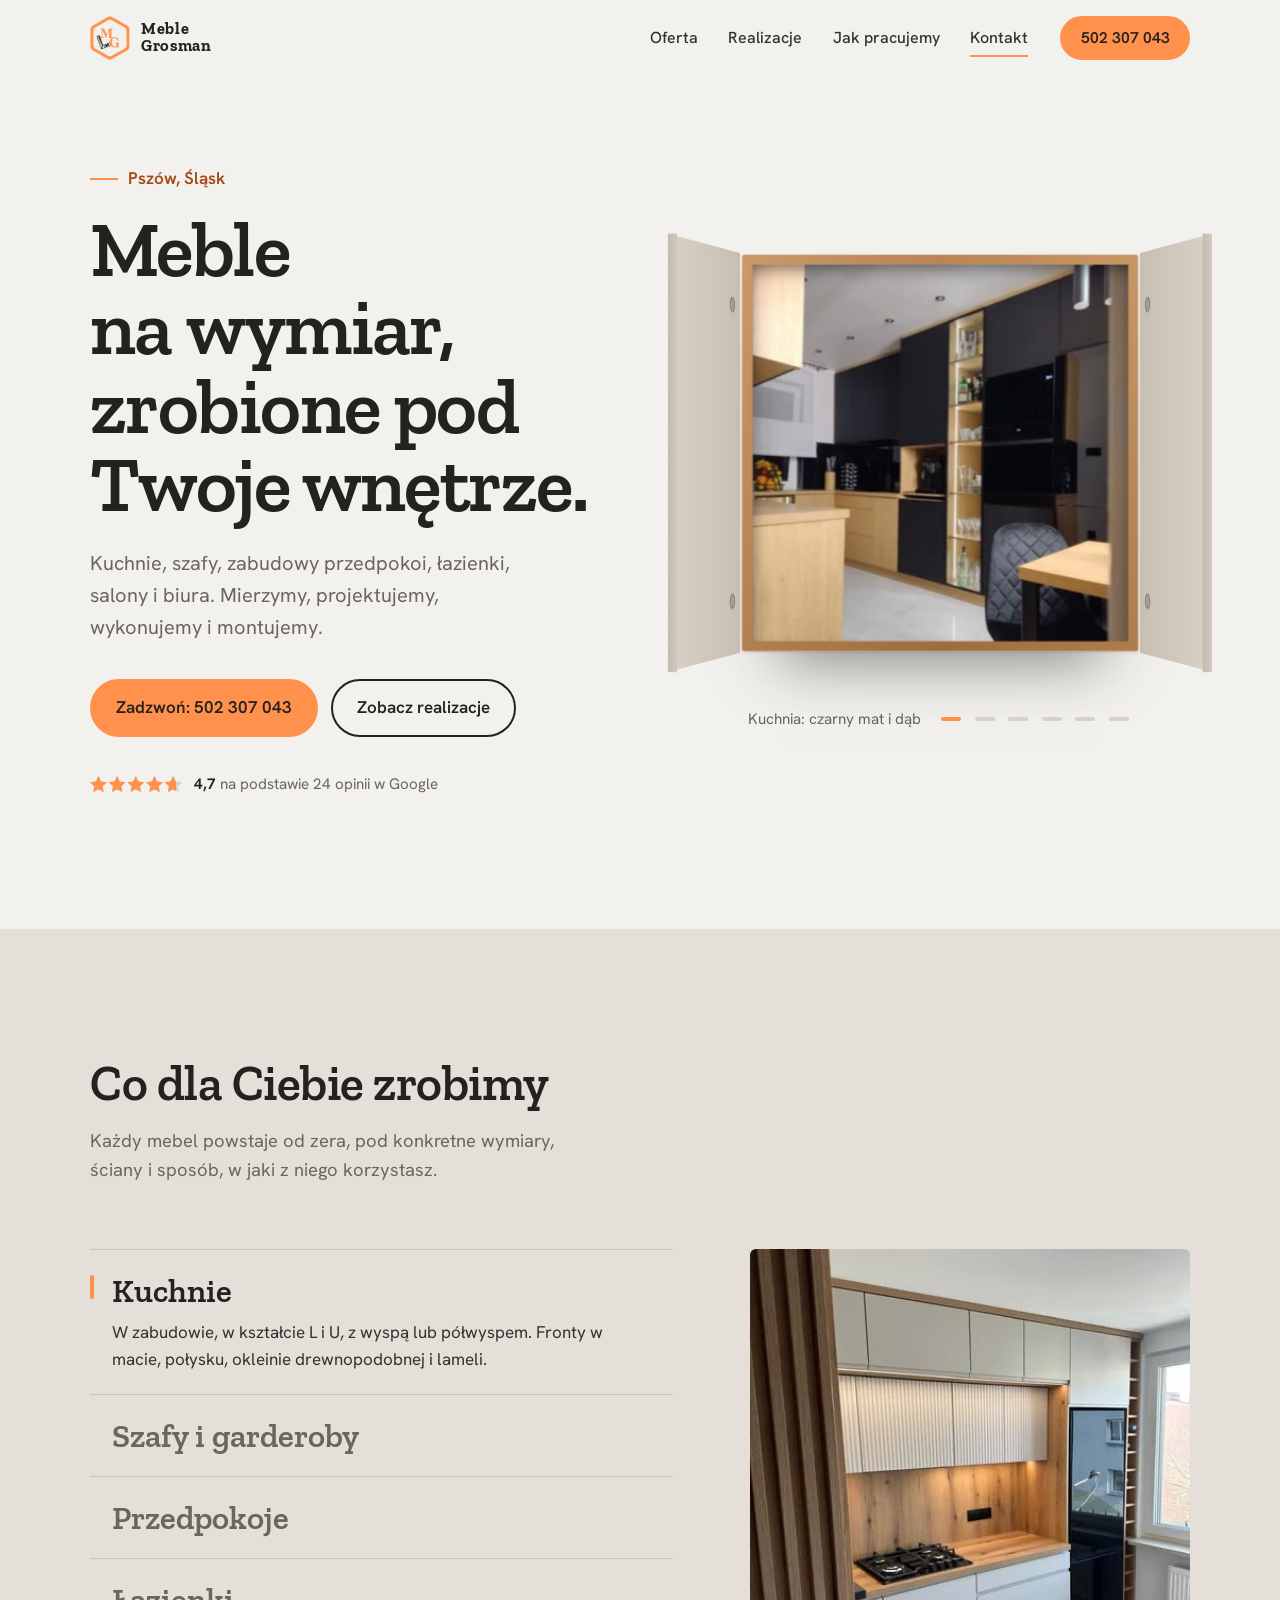
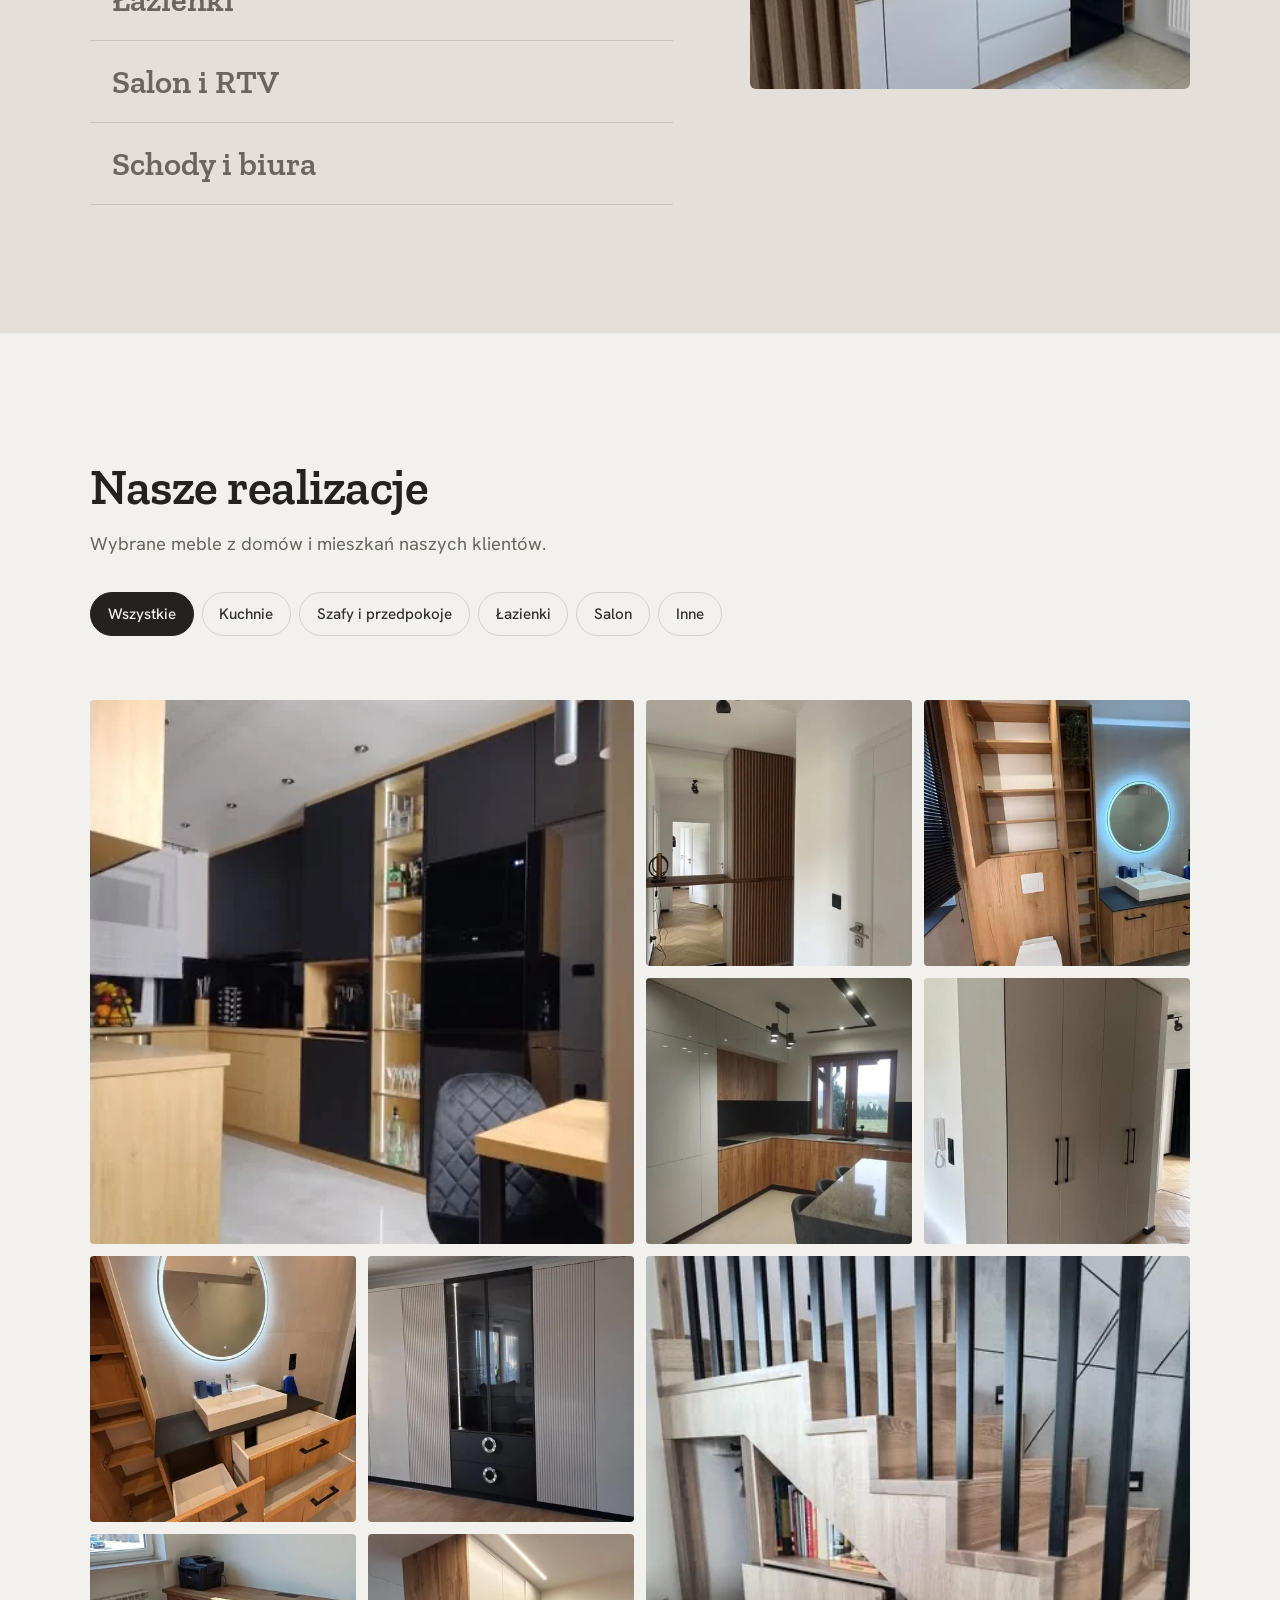
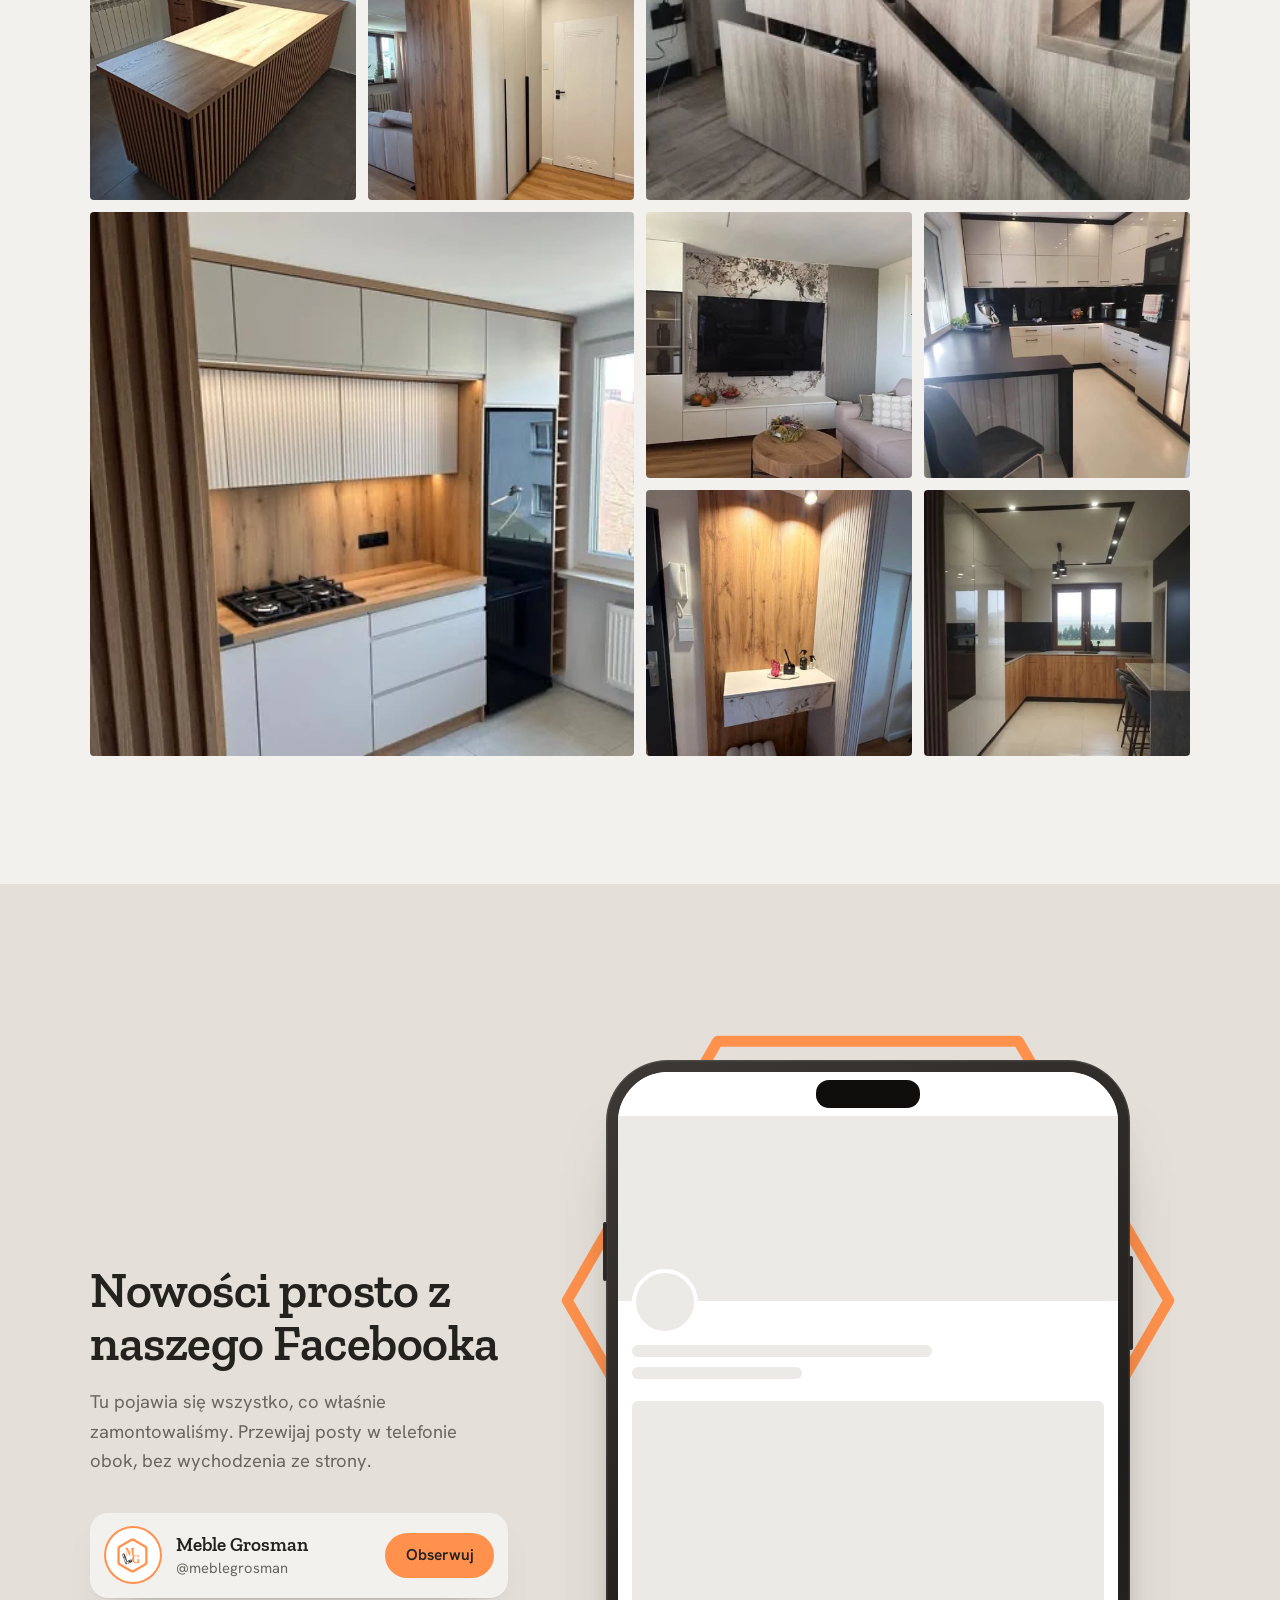
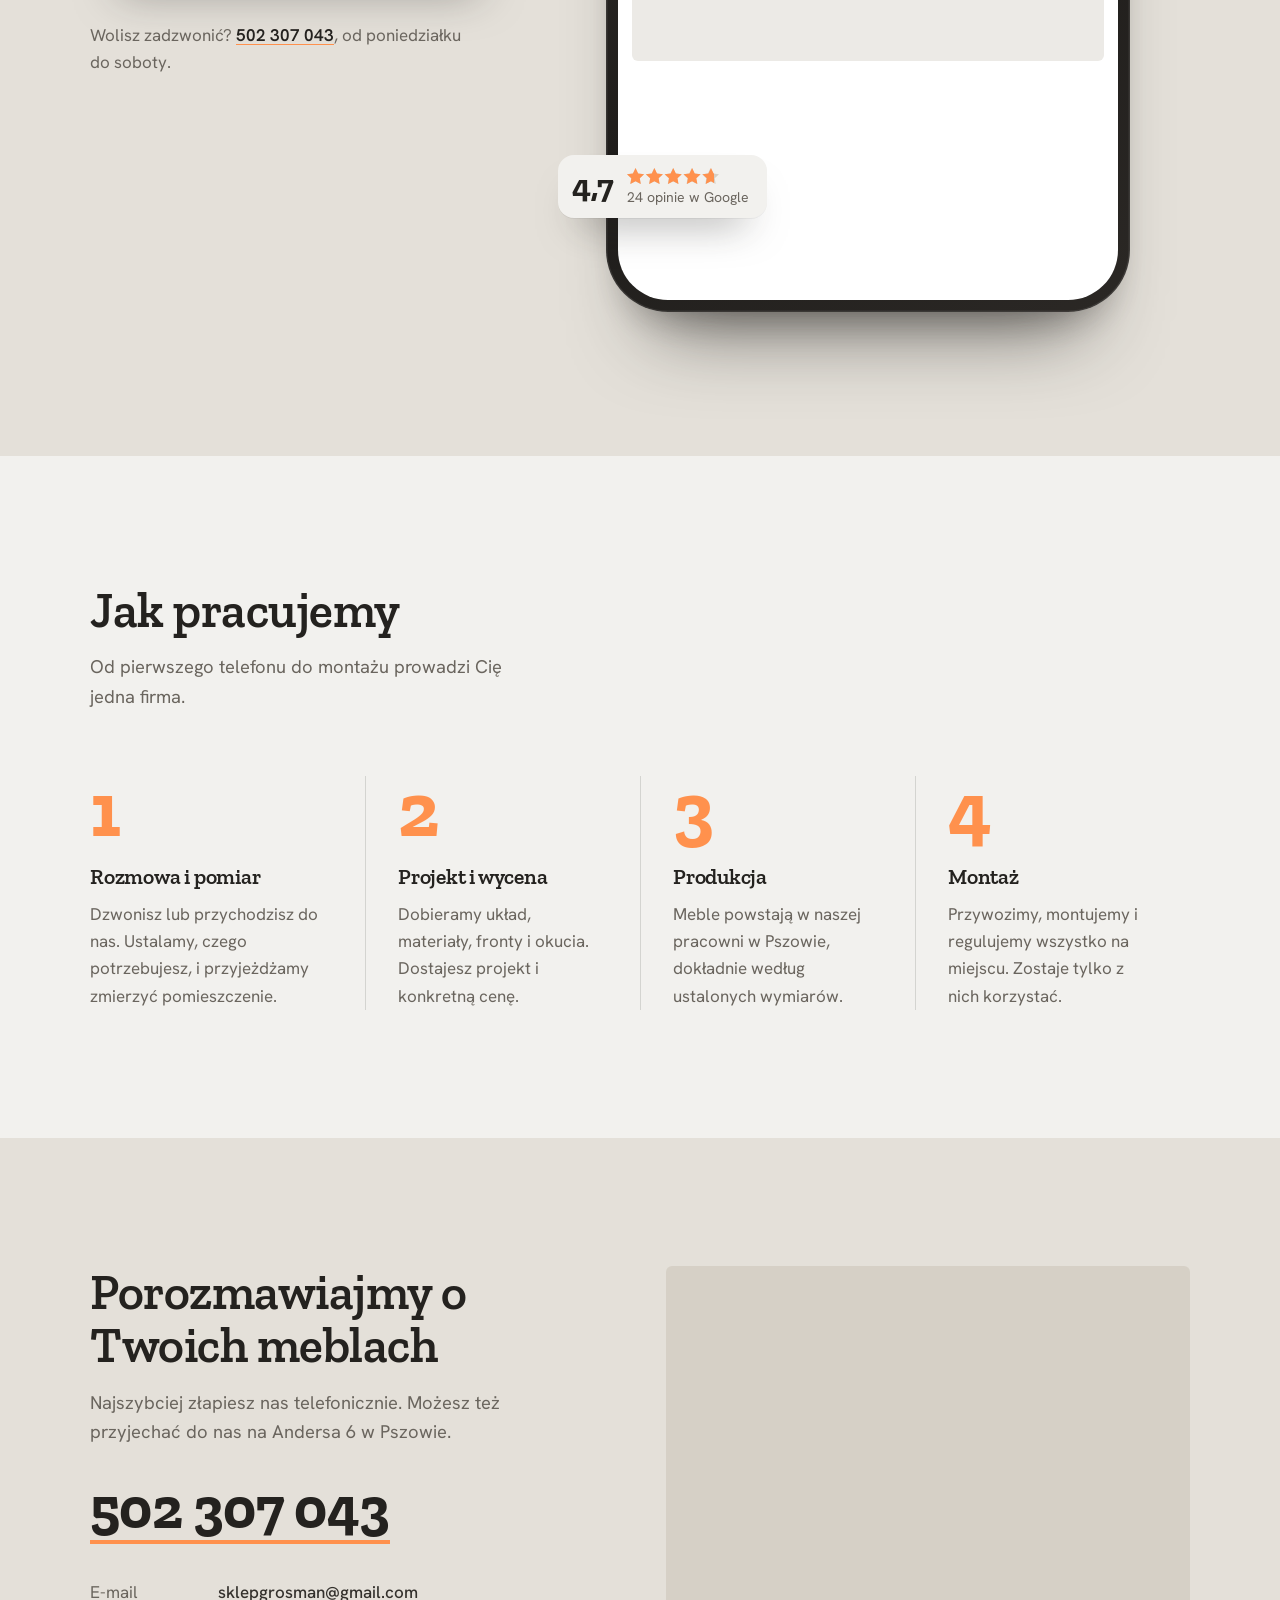
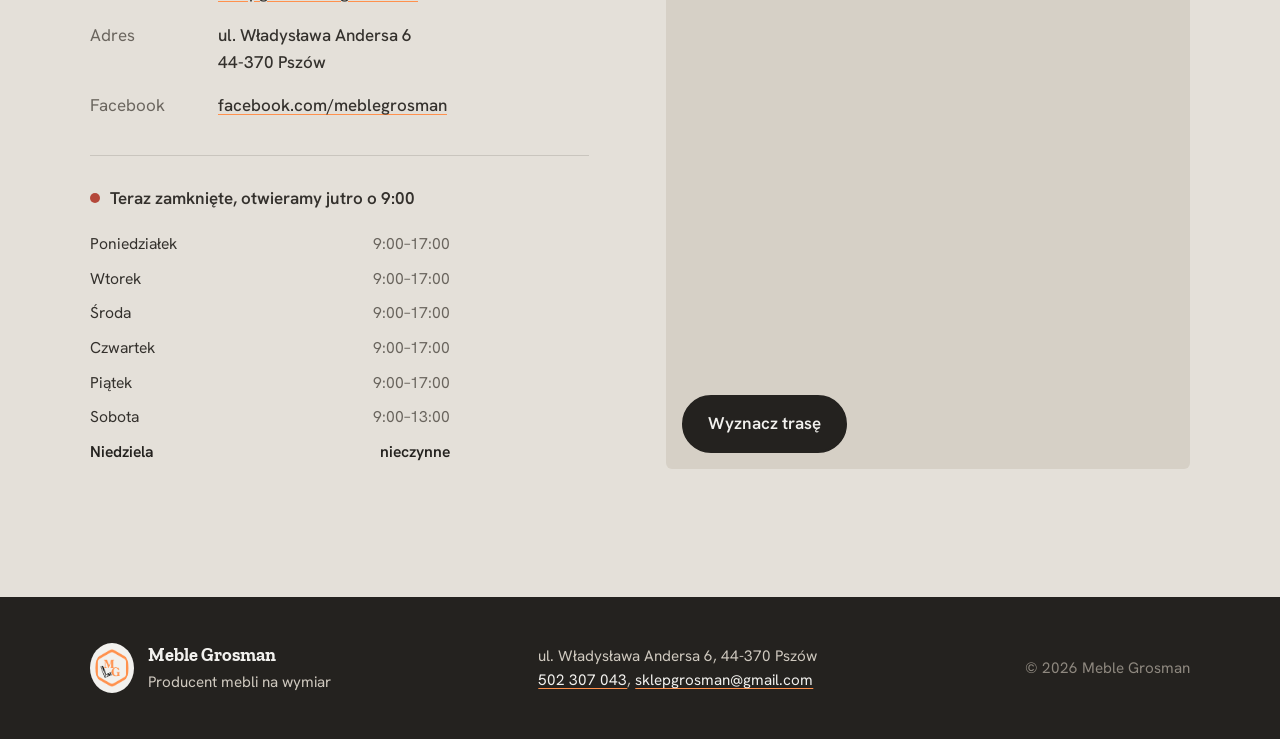
==== index.html @ c77ff55a "phon bigger" ====
<!doctype html>
<html lang="pl">
<head>
  <meta charset="utf-8">
  <meta name="viewport" content="width=device-width, initial-scale=1, viewport-fit=cover">
  <title>Meble Grosman | Meble na wymiar, Pszów</title>
  <meta name="description" content="Meble Grosman z Pszowa: kuchnie, szafy, zabudowy przedpokoi, meble łazienkowe, salonowe i biurowe robione na wymiar. Pomiar, projekt, produkcja i montaż. Tel. 502 307 043.">
  <meta name="theme-color" content="#F2F1EE">
  <link rel="icon" type="image/png" href="img/favicon.png">
  <link rel="apple-touch-icon" href="img/apple-touch-icon.png">

  <meta property="og:type" content="website">
  <meta property="og:title" content="Meble Grosman | Meble na wymiar, Pszów">
  <meta property="og:description" content="Kuchnie, szafy i zabudowy robione na wymiar w Pszowie. Zobacz nasze realizacje.">
  <meta property="og:image" content="img/kuchnia-czarna-dab.webp">
  <meta property="og:locale" content="pl_PL">

  <link rel="preconnect" href="https://fonts.googleapis.com">
  <link rel="preconnect" href="https://fonts.gstatic.com" crossorigin>
  <link href="https://fonts.googleapis.com/css2?family=Hanken+Grotesk:wght@400;500;600&family=Zilla+Slab:wght@500;600;700&display=swap" rel="stylesheet">
  <link rel="stylesheet" href="css/style.css">
  <script>document.documentElement.classList.add("js");</script>

  <script type="application/ld+json">
  {
    "@context": "https://schema.org",
    "@type": "FurnitureStore",
    "name": "Meble Grosman",
    "description": "Producent mebli na wymiar: kuchnie, szafy, zabudowy, meble łazienkowe i biurowe.",
    "telephone": "+48502307043",
    "email": "sklepgrosman@gmail.com",
    "image": "img/kuchnia-czarna-dab.webp",
    "logo": "img/logo-full.png",
    "address": {
      "@type": "PostalAddress",
      "streetAddress": "Władysława Andersa 6",
      "addressLocality": "Pszów",
      "postalCode": "44-370",
      "addressCountry": "PL"
    },
    "openingHoursSpecification": [
      {"@type": "OpeningHoursSpecification", "dayOfWeek": ["Monday","Tuesday","Wednesday","Thursday","Friday"], "opens": "09:00", "closes": "17:00"},
      {"@type": "OpeningHoursSpecification", "dayOfWeek": "Saturday", "opens": "09:00", "closes": "13:00"}
    ],
    "aggregateRating": {"@type": "AggregateRating", "ratingValue": "4.7", "reviewCount": "24"},
    "sameAs": ["https://www.facebook.com/meblegrosman"]
  }
  </script>
</head>
<body>
  <a class="skip" href="#tresc">Przejdź do treści</a>

  <header class="top" id="top">
    <div class="wrap top__inner">
      <a class="brand" href="#top" aria-label="Meble Grosman, strona główna">
        <img src="img/logo-mark.png" alt="" width="46" height="52">
        <span class="brand__name">Meble<br>Grosman</span>
      </a>
      <nav class="nav" id="nav" aria-label="Główna nawigacja">
        <a href="#oferta">Oferta</a>
        <a href="#realizacje">Realizacje</a>
        <a href="#jak-pracujemy">Jak pracujemy</a>
        <a href="#kontakt">Kontakt</a>
      </nav>
      <a class="btn btn--small top__call" href="tel:+48502307043">502 307 043</a>
      <button class="burger" id="burger" aria-expanded="false" aria-controls="nav" aria-label="Otwórz menu">
        <span></span><span></span>
      </button>
    </div>
  </header>

  <main id="tresc">

    <!-- HERO -->
    <section class="hero">
      <div class="wrap hero__grid">
        <div class="hero__text">
          <p class="hero__place">Pszów, Śląsk</p>
          <h1 class="hero__title">Meble na&nbsp;wymiar, zrobione pod Twoje wnętrze.</h1>
          <p class="hero__lead">Kuchnie, szafy, zabudowy przedpokoi, łazienki, salony i biura. Mierzymy, projektujemy, wykonujemy i montujemy.</p>
          <div class="hero__actions">
            <a class="btn" href="tel:+48502307043">Zadzwoń: 502 307 043</a>
            <a class="btn btn--ghost" href="#realizacje">Zobacz realizacje</a>
          </div>
          <a class="rating" href="https://www.google.com/maps/search/?api=1&query=Meble+Grosman+Andersa+6+Psz%C3%B3w" target="_blank" rel="noopener">
            <span class="rating__stars" aria-hidden="true"><span style="width:94%"></span></span>
            <span><strong>4,7</strong> na podstawie 24 opinii w Google</span>
          </a>
        </div>

        <figure class="hero__visual">
          <div class="cabinet" id="cabinet">
            <div class="cabinet__body">
              <div class="cabinet__inside">
                <img id="cabinetPhoto" src="img/kuchnia-czarna-dab.webp" alt="Kuchnia z czarnymi matowymi frontami i dębem" width="414" height="414" fetchpriority="high">
              </div>
            </div>
            <div class="door door--left" aria-hidden="true">
              <span class="door__face door__face--front"><i class="door__handle"></i></span>
              <span class="door__face door__face--back"><i class="door__hinge"></i><i class="door__hinge"></i></span>
              <span class="door__edge"></span>
            </div>
            <div class="door door--right" aria-hidden="true">
              <span class="door__face door__face--front"><i class="door__handle"></i></span>
              <span class="door__face door__face--back"><i class="door__hinge"></i><i class="door__hinge"></i></span>
              <span class="door__edge"></span>
            </div>
          </div>
          <figcaption class="hero__caption">
            <span id="cabinetCaption">Kuchnia: czarny mat i dąb</span>
            <span class="hero__dots" id="cabinetDots"></span>
          </figcaption>
        </figure>
      </div>
    </section>

    <!-- OFERTA -->
    <section class="offer" id="oferta">
      <div class="wrap">
        <div class="section-head">
          <h2>Co dla Ciebie zrobimy</h2>
          <p>Każdy mebel powstaje od zera, pod konkretne wymiary, ściany i sposób, w jaki z niego korzystasz.</p>
        </div>

        <div class="offer__grid">
          <ul class="offer__list" id="offerList">
            <li>
              <button class="offer__item is-active" data-img="img/kuchnia-lamele-dab.webp" data-alt="Kuchnia z lamelowymi frontami i dębowym blatem">
                <span class="offer__name">Kuchnie</span>
                <span class="offer__desc">W zabudowie, w kształcie L i U, z wyspą lub półwyspem. Fronty w macie, połysku, okleinie drewnopodobnej i lameli.</span>
              </button>
              <img class="offer__thumb" src="img/kuchnia-lamele-dab.webp" alt="" loading="lazy" width="414" height="414">
            </li>
            <li>
              <button class="offer__item" data-img="img/szafa-dab.webp" data-alt="Szafa wnękowa z białymi frontami i dębowym bokiem">
                <span class="offer__name">Szafy i garderoby</span>
                <span class="offer__desc">Szafy wnękowe i wolnostojące, od podłogi do sufitu, z wnętrzem rozplanowanym pod Twoje rzeczy.</span>
              </button>
              <img class="offer__thumb" src="img/szafa-dab.webp" alt="" loading="lazy" width="414" height="414">
            </li>
            <li>
              <button class="offer__item" data-img="img/przedpokoj-konsola.webp" data-alt="Przedpokój z dębową ścianą i konsolą">
                <span class="offer__name">Przedpokoje</span>
                <span class="offer__desc">Zabudowy wejścia, konsole, panele lamelowe i ukryte schowki tam, gdzie liczy się każdy centymetr.</span>
              </button>
              <img class="offer__thumb" src="img/przedpokoj-konsola.webp" alt="" loading="lazy" width="414" height="414">
            </li>
            <li>
              <button class="offer__item" data-img="img/lazienka-szafka.webp" data-alt="Szafka łazienkowa z umywalką nablatową">
                <span class="offer__name">Łazienki</span>
                <span class="offer__desc">Szafki pod umywalkę, wysokie słupki i zabudowy stelaża WC, odporne na wilgoć.</span>
              </button>
              <img class="offer__thumb" src="img/lazienka-szafka.webp" alt="" loading="lazy" width="414" height="414">
            </li>
            <li>
              <button class="offer__item" data-img="img/salon-rtv.webp" data-alt="Ściana RTV w salonie z białą szafką i lamelami">
                <span class="offer__name">Salon i RTV</span>
                <span class="offer__desc">Szafki RTV, witryny z podświetleniem i ściany z lameli, które spinają całe wnętrze.</span>
              </button>
              <img class="offer__thumb" src="img/salon-rtv.webp" alt="" loading="lazy" width="414" height="414">
            </li>
            <li>
              <button class="offer__item" data-img="img/schody-zabudowa.webp" data-alt="Zabudowa pod schodami z szufladami i półką na książki">
                <span class="offer__name">Schody i biura</span>
                <span class="offer__desc">Zabudowy pod schodami, biurka i meble do firm. Jeśli masz nietypowy pomysł, porozmawiajmy.</span>
              </button>
              <img class="offer__thumb" src="img/schody-zabudowa.webp" alt="" loading="lazy" width="414" height="414">
            </li>
          </ul>

          <div class="offer__preview" aria-hidden="true">
            <img id="offerPreview" src="img/kuchnia-lamele-dab.webp" alt="" width="414" height="414">
          </div>
        </div>
      </div>
    </section>

    <!-- REALIZACJE -->
    <section class="work" id="realizacje">
      <div class="wrap">
        <div class="section-head section-head--row">
          <div>
            <h2>Nasze realizacje</h2>
            <p>Wybrane meble z domów i mieszkań naszych klientów.</p>
          </div>
          <div class="filters" role="group" aria-label="Filtruj realizacje">
            <button class="chip is-active" data-filter="all" aria-pressed="true">Wszystkie</button>
            <button class="chip" data-filter="kuchnie" aria-pressed="false">Kuchnie</button>
            <button class="chip" data-filter="szafy" aria-pressed="false">Szafy i przedpokoje</button>
            <button class="chip" data-filter="lazienki" aria-pressed="false">Łazienki</button>
            <button class="chip" data-filter="salon" aria-pressed="false">Salon</button>
            <button class="chip" data-filter="inne" aria-pressed="false">Inne</button>
          </div>
        </div>

        <ul class="gallery" id="gallery">
          <li class="g-wide" data-cat="kuchnie"><button><img src="img/kuchnia-czarna-dab.webp" alt="Kuchnia z czarnymi matowymi frontami i dębem, podświetlany regał" loading="lazy" width="414" height="414"></button></li>
          <li data-cat="szafy"><button><img src="img/przedpokoj-lamele.webp" alt="Przedpokój z lamelową zabudową i półką" loading="lazy" width="414" height="414"></button></li>
          <li data-cat="lazienki"><button><img src="img/lazienka-zabudowa.webp" alt="Łazienka z dębową zabudową WC i regałami" loading="lazy" width="414" height="414"></button></li>
          <li data-cat="kuchnie"><button><img src="img/kuchnia-dab-polysk.webp" alt="Kuchnia w kształcie L z dębowymi szafkami i białym połyskiem" loading="lazy" width="414" height="414"></button></li>
          <li data-cat="szafy"><button><img src="img/szafa-przedpokoj.webp" alt="Beżowa szafa w przedpokoju z czarnymi uchwytami" loading="lazy" width="414" height="414"></button></li>
          <li class="g-wide g-right" data-cat="inne"><button><img src="img/schody-zabudowa.webp" alt="Zabudowa pod schodami z szufladami i półką na książki" loading="lazy" width="414" height="414"></button></li>
          <li data-cat="lazienki"><button><img src="img/lazienka-szafka.webp" alt="Szafka łazienkowa z szufladami i umywalką nablatową" loading="lazy" width="414" height="414"></button></li>
          <li data-cat="salon"><button><img src="img/salon-witryna.webp" alt="Witryna z podświetleniem między lamelowymi frontami" loading="lazy" width="414" height="414"></button></li>
          <li data-cat="inne"><button><img src="img/biurko-lamele.webp" alt="Narożne biurko z lamelowym panelem" loading="lazy" width="414" height="414"></button></li>
          <li data-cat="szafy"><button><img src="img/szafa-dab.webp" alt="Szafa z białymi frontami i dębowym bokiem" loading="lazy" width="414" height="414"></button></li>
          <li class="g-wide" data-cat="kuchnie"><button><img src="img/kuchnia-lamele-dab.webp" alt="Kuchnia z lamelowymi frontami i dębowym blatem" loading="lazy" width="414" height="414"></button></li>
          <li data-cat="salon"><button><img src="img/salon-rtv.webp" alt="Ściana RTV w salonie z białą szafką i lamelami" loading="lazy" width="414" height="414"></button></li>
          <li data-cat="kuchnie"><button><img src="img/kuchnia-bialo-czarna.webp" alt="Kuchnia z białymi frontami w połysku i czarnym blatem" loading="lazy" width="414" height="414"></button></li>
          <li data-cat="szafy"><button><img src="img/przedpokoj-konsola.webp" alt="Przedpokój z dębową ścianą i konsolą" loading="lazy" width="414" height="414"></button></li>
          <li data-cat="kuchnie"><button><img src="img/kuchnia-dab-polysk-2.webp" alt="Kuchnia z dębem i wysoką zabudową w połysku" loading="lazy" width="414" height="414"></button></li>
        </ul>
      </div>
    </section>

    <!-- FACEBOOK: profil w telefonie. Domyślnie oficjalna wtyczka strony,
         a po ustawieniu tokena własny feed z data/facebook.json (bez skryptów Facebooka). -->
    <section class="social" id="facebook" aria-labelledby="socialTitle">
      <div class="wrap social__grid">
        <div class="social__text">
          <h2 id="socialTitle">Nowości prosto z naszego Facebooka</h2>
          <p class="social__lead">Tu pojawia się wszystko, co właśnie zamontowaliśmy. Przewijaj posty w telefonie obok, bez wychodzenia ze strony.</p>

          <div class="profile">
            <span class="profile__avatar"><img src="img/logo-mark.png" alt="" width="40" height="45"></span>
            <span class="profile__who">
              <strong>Meble Grosman</strong>
              <span>@meblegrosman</span>
            </span>
            <a class="btn btn--small profile__follow" href="https://www.facebook.com/meblegrosman" target="_blank" rel="noopener">Obserwuj</a>
          </div>

          <p class="social__note">Wolisz zadzwonić? <a href="tel:+48502307043">502 307 043</a>, od poniedziałku do soboty.</p>
        </div>

        <div class="social__stage">
          <div class="phone-wrap">
            <svg class="social__hex" viewBox="0 0 200 174" aria-hidden="true" focusable="false">
              <polygon points="53,6 147,6 194,87 147,168 53,168 6,87" fill="none" stroke="currentColor" stroke-width="3.4" stroke-linejoin="round"/>
            </svg>
            <div class="phone">
              <span class="phone__button phone__button--a" aria-hidden="true"></span>
              <span class="phone__button phone__button--b" aria-hidden="true"></span>
              <div class="phone__screen">
                <div class="phone__bar" aria-hidden="true"><span class="phone__island"></span></div>
                <div class="phone__content" id="phoneContent">
                  <div class="phone__skeleton" aria-hidden="true">
                    <span class="sk sk--cover"></span>
                    <span class="sk sk--avatar"></span>
                    <span class="sk sk--line"></span>
                    <span class="sk sk--line sk--short"></span>
                    <span class="sk sk--post"></span>
                  </div>
                </div>
              </div>
            </div>
            <a class="float-card" href="https://www.google.com/maps/search/?api=1&query=Meble+Grosman+Andersa+6+Psz%C3%B3w" target="_blank" rel="noopener">
              <span class="float-card__score">4,7</span>
              <span class="float-card__text">
                <span class="rating__stars" aria-hidden="true"><span style="width:94%"></span></span>
                <span>24 opinie w Google</span>
              </span>
            </a>
          </div>
        </div>
      </div>
    </section>

    <!-- JAK PRACUJEMY -->
    <section class="process" id="jak-pracujemy">
      <div class="wrap">
        <div class="section-head">
          <h2>Jak pracujemy</h2>
          <p>Od pierwszego telefonu do montażu prowadzi Cię jedna firma.</p>
        </div>
        <ol class="steps">
          <li>
            <span class="steps__no" aria-hidden="true">1</span>
            <h3>Rozmowa i pomiar</h3>
            <p>Dzwonisz lub przychodzisz do nas. Ustalamy, czego potrzebujesz, i przyjeżdżamy zmierzyć pomieszczenie.</p>
          </li>
          <li>
            <span class="steps__no" aria-hidden="true">2</span>
            <h3>Projekt i wycena</h3>
            <p>Dobieramy układ, materiały, fronty i okucia. Dostajesz projekt i konkretną cenę.</p>
          </li>
          <li>
            <span class="steps__no" aria-hidden="true">3</span>
            <h3>Produkcja</h3>
            <p>Meble powstają w naszej pracowni w Pszowie, dokładnie według ustalonych wymiarów.</p>
          </li>
          <li>
            <span class="steps__no" aria-hidden="true">4</span>
            <h3>Montaż</h3>
            <p>Przywozimy, montujemy i regulujemy wszystko na miejscu. Zostaje tylko z nich korzystać.</p>
          </li>
        </ol>
      </div>
    </section>

    <!-- KONTAKT -->
    <section class="contact" id="kontakt">
      <div class="wrap contact__grid">
        <div class="contact__info">
          <h2>Porozmawiajmy o Twoich meblach</h2>
          <p class="contact__lead">Najszybciej złapiesz nas telefonicznie. Możesz też przyjechać do nas na Andersa 6 w Pszowie.</p>

          <a class="contact__phone" href="tel:+48502307043">502 307 043</a>

          <dl class="contact__list">
            <div><dt>E-mail</dt><dd><a href="mailto:sklepgrosman@gmail.com">sklepgrosman@gmail.com</a></dd></div>
            <div><dt>Adres</dt><dd>ul. Władysława Andersa 6<br>44-370 Pszów</dd></div>
            <div><dt>Facebook</dt><dd><a href="https://www.facebook.com/meblegrosman" target="_blank" rel="noopener">facebook.com/meblegrosman</a></dd></div>
          </dl>

          <div class="hours">
            <p class="hours__status" id="openStatus">Godziny otwarcia</p>
            <table class="hours__table">
              <tbody>
                <tr data-day="1"><th scope="row">Poniedziałek</th><td>9:00–17:00</td></tr>
                <tr data-day="2"><th scope="row">Wtorek</th><td>9:00–17:00</td></tr>
                <tr data-day="3"><th scope="row">Środa</th><td>9:00–17:00</td></tr>
                <tr data-day="4"><th scope="row">Czwartek</th><td>9:00–17:00</td></tr>
                <tr data-day="5"><th scope="row">Piątek</th><td>9:00–17:00</td></tr>
                <tr data-day="6"><th scope="row">Sobota</th><td>9:00–13:00</td></tr>
                <tr data-day="0"><th scope="row">Niedziela</th><td>nieczynne</td></tr>
              </tbody>
            </table>
          </div>
        </div>

        <div class="contact__map">
          <iframe title="Mapa dojazdu do Meble Grosman, Andersa 6, Pszów" src="https://maps.google.com/maps?q=Meble%20Grosman%2C%20W%C5%82adys%C5%82awa%20Andersa%206%2C%2044-370%20Psz%C3%B3w&z=15&output=embed" loading="lazy" referrerpolicy="no-referrer-when-downgrade"></iframe>
          <a class="btn btn--dark contact__route" href="https://www.google.com/maps/dir/?api=1&destination=W%C5%82adys%C5%82awa+Andersa+6%2C+44-370+Psz%C3%B3w" target="_blank" rel="noopener">Wyznacz trasę</a>
        </div>
      </div>
    </section>
  </main>

  <footer class="foot">
    <div class="wrap foot__inner">
      <div class="foot__brand">
        <img src="img/logo-mark.png" alt="" width="34" height="38">
        <div>
          <strong>Meble Grosman</strong>
          <span>Producent mebli na wymiar</span>
        </div>
      </div>
      <p class="foot__meta">ul. Władysława Andersa 6, 44-370 Pszów<br>
        <a href="tel:+48502307043">502 307 043</a>, <a href="mailto:sklepgrosman@gmail.com">sklepgrosman@gmail.com</a></p>
      <p class="foot__copy">© <span id="year">2026</span> Meble Grosman</p>
    </div>
  </footer>

  <a class="callbar" href="tel:+48502307043">Zadzwoń: 502 307 043</a>

  <dialog class="lightbox" id="lightbox" aria-label="Podgląd zdjęcia">
    <button class="lightbox__close" id="lbClose" aria-label="Zamknij podgląd">
      <svg viewBox="0 0 24 24" width="22" height="22" aria-hidden="true"><path d="M5 5l14 14M19 5L5 19" stroke="currentColor" stroke-width="2" fill="none" stroke-linecap="round"/></svg>
    </button>
    <button class="lightbox__nav lightbox__nav--prev" id="lbPrev" aria-label="Poprzednie zdjęcie">
      <svg viewBox="0 0 24 24" width="26" height="26" aria-hidden="true"><path d="M15 5l-7 7 7 7" stroke="currentColor" stroke-width="2" fill="none" stroke-linecap="round" stroke-linejoin="round"/></svg>
    </button>
    <figure>
      <img id="lbImg" src="" alt="">
      <figcaption>
        <span class="lightbox__count" id="lbCount"></span>
        <span class="lightbox__text" id="lbCap"></span>
        <a class="lightbox__link" id="lbLink" href="#" target="_blank" rel="noopener" hidden>Zobacz post na Facebooku</a>
      </figcaption>
    </figure>
    <button class="lightbox__nav lightbox__nav--next" id="lbNext" aria-label="Następne zdjęcie">
      <svg viewBox="0 0 24 24" width="26" height="26" aria-hidden="true"><path d="M9 5l7 7-7 7" stroke="currentColor" stroke-width="2" fill="none" stroke-linecap="round" stroke-linejoin="round"/></svg>
    </button>
  </dialog>

  <script src="js/main.js" defer></script>
</body>
</html>
---- css/style.css ----
/* =========================================================
   Meble Grosman
   Kolory: papier, kamień (matowe fronty), grafit, dąb, pomarańcz z logo
   ========================================================= */

:root {
  --paper: #F2F1EE;
  --stone: #E4E0D9;
  --stone-2: #D6D0C6;
  --graphite: #24221F;
  --ink: #34312D;
  --muted: #6A655E;
  --oak: #A9733F;
  --orange: #FF914D;
  --orange-ink: #A44614;   /* pomarańcz do tekstu na jasnym tle (kontrast AA) */
  --line: rgba(36, 34, 31, .14);

  --f-display: "Zilla Slab", "Rockwell", "Roboto Slab", Georgia, serif;
  --f-body: "Hanken Grotesk", "Segoe UI", system-ui, -apple-system, sans-serif;

  --wrap: 1180px;
  --gutter: clamp(1.25rem, 4vw, 2.5rem);
  --section: clamp(4.5rem, 10vw, 8rem);

  --top-h: 76px;
  box-sizing: border-box;
  padding-top: env(safe-area-inset-top, 0px);
  padding-bottom: env(safe-area-inset-bottom, 0px);
}

*, *::before, *::after { box-sizing: inherit; }

html {
  scroll-behavior: smooth;
  scroll-padding-top: calc(var(--top-h) + env(safe-area-inset-top, 0px));
  -webkit-text-size-adjust: 100%;
}

body {
  margin: 0;
  background: var(--paper);
  color: var(--ink);
  font-family: var(--f-body);
  font-size: 1.0625rem;
  line-height: 1.6;
  -webkit-font-smoothing: antialiased;
  text-rendering: optimizeLegibility;
}

img { max-width: 100%; display: block; }
a { color: inherit; }
button { font: inherit; color: inherit; }

h1, h2, h3 {
  font-family: var(--f-display);
  color: var(--graphite);
  font-weight: 600;
  line-height: 1.08;
  letter-spacing: -0.01em;
  margin: 0;
}
h2 { font-size: clamp(2rem, 4.2vw, 3.1rem); }
h3 { font-size: 1.35rem; line-height: 1.2; }
p { margin: 0; text-wrap: pretty; }
h1, h2, h3 { text-wrap: balance; }

.wrap {
  width: 100%;
  max-width: var(--wrap);
  margin-inline: auto;
  padding-inline: var(--gutter);
}

:focus-visible {
  outline: 3px solid var(--orange);
  outline-offset: 3px;
  border-radius: 2px;
}

.skip {
  position: absolute;
  left: 1rem;
  top: -100px;
  z-index: 100;
  background: var(--graphite);
  color: var(--paper);
  padding: .6rem 1rem;
  text-decoration: none;
}
.skip:focus { top: 1rem; }

/* ---------- Buttons ---------- */
.btn {
  display: inline-flex;
  align-items: center;
  justify-content: center;
  gap: .5rem;
  min-height: 52px;
  padding: .85rem 1.5rem;
  border: 2px solid var(--orange);
  border-radius: 999px;
  background: var(--orange);
  color: var(--graphite);
  font-weight: 600;
  text-decoration: none;
  cursor: pointer;
  transition: background-color .2s, border-color .2s, color .2s, transform .2s;
  white-space: nowrap;
}
.btn:hover { background: #ff7f2f; border-color: #ff7f2f; }
.btn:active { transform: translateY(1px); }

.btn--ghost {
  background: transparent;
  border-color: var(--graphite);
}
.btn--ghost:hover { background: var(--graphite); border-color: var(--graphite); color: var(--paper); }

.btn--dark {
  background: var(--graphite);
  border-color: var(--graphite);
  color: var(--paper);
}
.btn--dark:hover { background: #000; border-color: #000; }

.btn--small { min-height: 44px; padding: .5rem 1.15rem; font-size: .975rem; }

/* ---------- Header ---------- */
.top {
  position: sticky;
  top: env(safe-area-inset-top, 0px);
  z-index: 50;
  background: rgba(242, 241, 238, .86);
  backdrop-filter: saturate(140%) blur(12px);
  -webkit-backdrop-filter: saturate(140%) blur(12px);
  border-bottom: 1px solid transparent;
  transition: border-color .3s;
}
.top.is-scrolled { border-bottom-color: var(--line); }

.top__inner {
  height: var(--top-h);
  display: flex;
  align-items: center;
  gap: 2rem;
}

.brand {
  display: flex;
  align-items: center;
  gap: .7rem;
  text-decoration: none;
  margin-right: auto;
}
.brand img { width: 40px; height: auto; }
.brand__name {
  font-family: var(--f-display);
  font-weight: 700;
  font-size: 1.02rem;
  line-height: 1.02;
  color: var(--graphite);
  letter-spacing: .04em;
}

.nav {
  display: flex;
  gap: 1.9rem;
}
.nav a {
  text-decoration: none;
  font-weight: 500;
  font-size: 1rem;
  color: var(--ink);
  padding: .4rem 0;
  background: linear-gradient(var(--orange), var(--orange)) left bottom / 0 2px no-repeat;
  transition: background-size .25s;
}
.nav a:hover,
.nav a.is-current { background-size: 100% 2px; }

.burger {
  display: none;
  width: 46px;
  height: 46px;
  border: 0;
  background: transparent;
  cursor: pointer;
  position: relative;
}
.burger span {
  position: absolute;
  left: 11px;
  right: 11px;
  height: 2px;
  background: var(--graphite);
  transition: transform .3s, top .3s;
}
.burger span:first-child { top: 18px; }
.burger span:last-child { top: 26px; }
.burger[aria-expanded="true"] span:first-child { top: 22px; transform: rotate(45deg); }
.burger[aria-expanded="true"] span:last-child { top: 22px; transform: rotate(-45deg); }

/* ---------- Hero ---------- */
.hero {
  padding-block: clamp(2.5rem, 7vw, 5.5rem) var(--section);
  overflow: hidden;
}
.hero__grid {
  display: grid;
  grid-template-columns: 1.05fr 1fr;
  gap: clamp(2rem, 6vw, 5rem);
  align-items: center;
}

.hero__place {
  font-weight: 600;
  color: var(--orange-ink);
  margin-bottom: 1.1rem;
  display: flex;
  align-items: center;
  gap: .65rem;
}
.hero__place::before {
  content: "";
  width: 28px;
  height: 2px;
  background: var(--orange);
}

.hero__title {
  font-size: clamp(2.6rem, 6.2vw, 4.9rem);
  font-weight: 600;
  line-height: 1.0;
  letter-spacing: -0.02em;
  max-width: 14ch;
}

.hero__lead {
  margin-top: 1.5rem;
  font-size: clamp(1.08rem, 1.6vw, 1.25rem);
  color: var(--muted);
  max-width: 40ch;
}

.hero__actions {
  display: flex;
  flex-wrap: wrap;
  gap: .8rem;
  margin-top: 2.2rem;
}

.rating {
  display: inline-flex;
  align-items: center;
  gap: .75rem;
  margin-top: 2.2rem;
  font-size: .95rem;
  color: var(--muted);
  text-decoration: none;
}
.rating strong { color: var(--graphite); }
.rating:hover span:last-child { text-decoration: underline; }
.rating__stars {
  position: relative;
  flex: none;
  width: 92px;
  height: 17px;
  background: url("data:image/svg+xml,%3Csvg xmlns='http://www.w3.org/2000/svg' viewBox='0 0 92 17'%3E%3Cg fill='%23D6D0C6'%3E%3Cpath id='s' d='M8.5 0l2.6 5.4 5.9.8-4.3 4.1 1 5.8-5.2-2.8-5.2 2.8 1-5.8L0 6.2l5.9-.8z'/%3E%3Cuse href='%23s' x='18.75'/%3E%3Cuse href='%23s' x='37.5'/%3E%3Cuse href='%23s' x='56.25'/%3E%3Cuse href='%23s' x='75'/%3E%3C/g%3E%3C/svg%3E") no-repeat;
  background-size: 92px 17px;
}
.rating__stars span {
  position: absolute;
  inset: 0 auto 0 0;
  background: url("data:image/svg+xml,%3Csvg xmlns='http://www.w3.org/2000/svg' viewBox='0 0 92 17'%3E%3Cg fill='%23FF914D'%3E%3Cpath id='s' d='M8.5 0l2.6 5.4 5.9.8-4.3 4.1 1 5.8-5.2-2.8-5.2 2.8 1-5.8L0 6.2l5.9-.8z'/%3E%3Cuse href='%23s' x='18.75'/%3E%3Cuse href='%23s' x='37.5'/%3E%3Cuse href='%23s' x='56.25'/%3E%3Cuse href='%23s' x='75'/%3E%3C/g%3E%3C/svg%3E") no-repeat left / 92px 17px;
}

/* Szafka: dwa fronty otwierają się w 3D i odsłaniają realizację */
.hero__visual {
  margin: 0;
  justify-self: center;
  width: 100%;
  max-width: 560px;
  display: grid;
  justify-items: center;
}

.cabinet {
  --w: min(400px, 70vw);
  --open: 104deg;
  position: relative;
  width: var(--w);
  aspect-ratio: 1 / 1;
  margin-block: 1.25rem 2.25rem;
  perspective: 2200px;
  transform-style: preserve-3d;
}

/* korpus z dębu, cofnięty za fronty */
.cabinet__body {
  position: absolute;
  inset: 0;
  padding: clamp(8px, 2.6%, 12px);
  border-radius: 3px;
  background:
    linear-gradient(90deg, rgba(255, 255, 255, .10), rgba(0, 0, 0, .06) 50%, rgba(255, 255, 255, .08)),
    linear-gradient(180deg, #C58F5A, #A9733F);
  transform: translateZ(-18px);
  box-shadow:
    0 2px 0 rgba(0, 0, 0, .05),
    0 46px 60px -38px rgba(36, 34, 31, .55);
}
.cabinet__inside {
  position: relative;
  width: 100%;
  height: 100%;
  overflow: hidden;
  border-radius: 1px;
  background: var(--graphite);
}
.cabinet__inside img {
  width: 100%;
  height: 100%;
  object-fit: cover;
}
/* głębia wnętrza: cień pod wieńcem i przy bokach */
.cabinet__inside::after {
  content: "";
  position: absolute;
  inset: 0;
  pointer-events: none;
  box-shadow:
    inset 0 16px 18px -12px rgba(0, 0, 0, .5),
    inset 12px 0 16px -12px rgba(0, 0, 0, .35),
    inset -12px 0 16px -12px rgba(0, 0, 0, .35);
}

.door {
  position: absolute;
  top: 0;
  bottom: 0;
  width: calc(50% - 1px);
  transform-style: preserve-3d;
}
.door--left { left: 0; transform-origin: left center; transform: rotateY(calc(var(--open) * -1)); }
.door--right { right: 0; transform-origin: right center; transform: rotateY(var(--open)); }

.door__face {
  position: absolute;
  inset: 0;
  border-radius: 2px;
  -webkit-backface-visibility: hidden;
  backface-visibility: hidden;
}
.door__face--front {
  background: linear-gradient(180deg, #E4DED5 0%, #D6CEC2 100%);
  box-shadow: inset 0 0 0 1px rgba(255, 255, 255, .35), inset 0 -1px 0 rgba(0, 0, 0, .06);
}
/* front ciemnieje, kiedy obraca się od światła */
.door__face--front::after {
  content: "";
  position: absolute;
  inset: 0;
  border-radius: inherit;
  background: rgba(36, 34, 31, .3);
  opacity: 1;
}
.door__face--back {
  transform: rotateY(180deg);
  background: linear-gradient(90deg, #D9D2C7, #C7BEB1);
}
.door--right .door__face--back { background: linear-gradient(270deg, #D9D2C7, #C7BEB1); }

.door__handle {
  position: absolute;
  top: 29%;
  height: 42%;
  width: 6px;
  border-radius: 3px;
  background: linear-gradient(90deg, #34312D, #161513);
  box-shadow: 2px 3px 5px rgba(0, 0, 0, .22);
}
.door--left .door__handle { right: 7%; }
.door--right .door__handle { left: 7%; }

/* puszki zawiasów po wewnętrznej stronie frontu */
.door__hinge {
  position: absolute;
  width: 9%;
  aspect-ratio: 1;
  border-radius: 50%;
  background: radial-gradient(circle, #A79F93 0 42%, #8E867A 43% 58%, #BDB5A9 59%);
}
.door__hinge:first-child { top: 11%; }
.door__hinge:last-child { bottom: 11%; }
.door--left .door__hinge { right: 7%; }
.door--right .door__hinge { left: 7%; }

/* grubość płyty widoczna na krawędzi otwartego frontu */
.door__edge {
  position: absolute;
  top: 0;
  bottom: 0;
  width: 9px;
  background: linear-gradient(90deg, #C3BBAE, #D2CABE);
}
.door--left .door__edge { left: 100%; transform-origin: left center; transform: rotateY(90deg); }
.door--right .door__edge { right: 100%; transform-origin: right center; transform: rotateY(-90deg); }

/* Stan zamknięty (tylko z JS, bez JS szafka jest od razu otwarta) */
.js .cabinet:not(.is-open) .door { transform: none; }
.js .cabinet:not(.is-open) .door__face--front::after { opacity: 0; }
.js .cabinet:not(.is-open) .cabinet__inside img { filter: brightness(.42) saturate(.8); }

/* zamykanie: długi, miękki koniec jak w cichym domyku */
.js .cabinet .door { transition: transform 1.15s cubic-bezier(.32, 0, .1, 1); }
.js .cabinet .door--right { transition-delay: .05s; }
.js .cabinet .door__face--front::after { transition: opacity 1.1s ease; }
.js .cabinet .cabinet__inside img { transition: filter .35s ease .7s; }
/* otwieranie: płynny rozbieg, potem światło we wnętrzu */
.js .cabinet.is-open .door { transition: transform 1.45s cubic-bezier(.6, .02, .2, 1); }
.js .cabinet.is-open .door--right { transition-delay: .09s; }
.js .cabinet.is-open .cabinet__inside img { transition: filter .9s ease .3s; }

.hero__caption {
  display: flex;
  justify-content: space-between;
  align-items: center;
  gap: 1rem;
  margin-top: 1rem;
  font-size: .95rem;
  color: var(--muted);
  min-height: 28px;
}
.hero__dots { display: flex; gap: .35rem; }
.hero__dots button {
  width: 28px;
  height: 28px;
  border: 0;
  padding: 0;
  background: transparent;
  cursor: pointer;
  position: relative;
}
.hero__dots button::after {
  content: "";
  position: absolute;
  left: 4px;
  right: 4px;
  top: 12px;
  height: 4px;
  border-radius: 2px;
  background: var(--stone-2);
  transition: background-color .3s;
}
.hero__dots button[aria-current="true"]::after { background: var(--orange); }

/* ---------- Section heads ---------- */
.section-head {
  max-width: 640px;
  margin-bottom: clamp(2.5rem, 5vw, 4rem);
}
.section-head p {
  margin-top: 1rem;
  color: var(--muted);
  font-size: 1.15rem;
  max-width: 48ch;
}
.section-head--row {
  max-width: none;
  display: flex;
  justify-content: space-between;
  align-items: flex-end;
  gap: 2rem;
  flex-wrap: wrap;
}

/* ---------- Oferta ---------- */
.offer {
  padding-block: var(--section);
  background: var(--stone);
}
.offer__grid {
  display: grid;
  grid-template-columns: 1fr minmax(0, 440px);
  gap: clamp(2rem, 6vw, 6rem);
  align-items: start;
}
.offer__list {
  list-style: none;
  margin: 0;
  padding: 0;
  border-top: 1px solid var(--line);
}
.offer__list li {
  border-bottom: 1px solid var(--line);
}
.offer__item {
  display: grid;
  width: 100%;
  text-align: left;
  border: 0;
  background: transparent;
  padding: 1.35rem 0 1.35rem 1.4rem;
  cursor: pointer;
  position: relative;
}
.offer__item::before {
  content: "";
  position: absolute;
  left: 0;
  top: 1.55rem;
  height: 1.5rem;
  width: 4px;
  border-radius: 2px;
  background: var(--orange);
  transform: scaleY(0);
  transition: transform .3s;
}
.offer__item.is-active::before { transform: scaleY(1); }
.offer__name {
  font-family: var(--f-display);
  font-weight: 600;
  font-size: clamp(1.5rem, 2.6vw, 2.05rem);
  line-height: 1.15;
  color: var(--muted);
  transition: color .25s;
}
.offer__item:hover .offer__name,
.offer__item.is-active .offer__name { color: var(--graphite); }

.offer__desc {
  display: block;
  max-height: 0;
  overflow: hidden;
  opacity: 0;
  color: var(--ink);
  max-width: 50ch;
  transition: max-height .4s ease, margin .35s ease, opacity .35s;
}
.offer__item.is-active .offer__desc {
  max-height: 9rem;
  margin-top: .55rem;
  opacity: 1;
}

.offer__thumb { display: none; }

.offer__preview {
  position: sticky;
  top: calc(var(--top-h) + 2rem);
  aspect-ratio: 1 / 1;
  border-radius: 6px;
  overflow: hidden;
  background: var(--stone-2);
}
.offer__preview img {
  width: 100%;
  height: 100%;
  object-fit: cover;
  transition: opacity .35s ease;
}
.offer__preview img.is-fading { opacity: 0; }

/* ---------- Realizacje ---------- */
.work { padding-block: var(--section); }

.filters {
  display: flex;
  flex-wrap: wrap;
  gap: .5rem;
}
.chip {
  border: 1.5px solid var(--line);
  background: transparent;
  border-radius: 999px;
  padding: .55rem 1.05rem;
  min-height: 44px;
  font-weight: 500;
  font-size: .95rem;
  cursor: pointer;
  transition: background-color .2s, border-color .2s, color .2s;
}
.chip:hover { border-color: var(--graphite); }
.chip.is-active {
  background: var(--graphite);
  border-color: var(--graphite);
  color: var(--paper);
}

.gallery {
  list-style: none;
  margin: 0;
  padding: 0;
  display: grid;
  grid-template-columns: repeat(4, 1fr);
  grid-auto-flow: dense;
  gap: 12px;
}
.gallery li { aspect-ratio: 1 / 1; }
.gallery li.g-wide { grid-column: span 2; grid-row: span 2; }
.gallery li.g-right { grid-column: 3 / span 2; }
.gallery.is-filtered li.g-wide { grid-column: auto; grid-row: auto; }
.gallery li[hidden] { display: none; }
.gallery button {
  display: block;
  width: 100%;
  height: 100%;
  padding: 0;
  border: 0;
  background: var(--stone);
  border-radius: 4px;
  overflow: hidden;
  cursor: zoom-in;
}
.gallery img {
  width: 100%;
  height: 100%;
  object-fit: cover;
  transition: transform .6s cubic-bezier(.2, .8, .2, 1), filter .3s;
}
.gallery button:hover img { transform: scale(1.035); }

.gallery.is-filtering li { animation: tile-in .45s ease both; }
@keyframes tile-in {
  from { opacity: 0; transform: scale(.97); }
  to { opacity: 1; transform: none; }
}

/* ---------- Facebook: profil w telefonie ---------- */
.social {
  padding-block: var(--section);
  background: var(--stone);
  overflow: hidden;
}
.social__grid {
  display: grid;
  grid-template-columns: minmax(0, 1fr) auto;
  gap: clamp(1.5rem, 3vw, 3rem);
  align-items: center;
}
.social__text h2 { max-width: 19ch; }
.social__lead {
  margin-top: 1.1rem;
  color: var(--muted);
  font-size: 1.15rem;
  max-width: 42ch;
}

.profile {
  margin-top: 2.25rem;
  max-width: 470px;
  display: grid;
  grid-template-columns: auto minmax(0, 1fr) auto;
  align-items: center;
  gap: .9rem;
  padding: .85rem;
  border-radius: 18px;
  background: var(--paper);
  box-shadow: 0 1px 0 rgba(36, 34, 31, .05), 0 22px 44px -30px rgba(36, 34, 31, .5);
}
.profile__avatar {
  width: 58px;
  height: 58px;
  border-radius: 50%;
  background: #fff;
  display: grid;
  place-items: center;
  box-shadow: inset 0 0 0 2px var(--orange);
}
.profile__avatar img { width: 31px; height: auto; }
.profile__who { display: grid; line-height: 1.3; min-width: 0; }
.profile__who strong {
  font-family: var(--f-display);
  font-weight: 600;
  font-size: 1.2rem;
  color: var(--graphite);
}
.profile__who span {
  font-size: .92rem;
  color: var(--muted);
  overflow: hidden;
  text-overflow: ellipsis;
  white-space: nowrap;
}
.social__note { margin-top: 1.5rem; color: var(--muted); }
.social__note a {
  color: var(--graphite);
  font-weight: 600;
  text-decoration-color: var(--orange);
  text-underline-offset: 3px;
}

.social__stage {
  position: relative;
  display: grid;
  place-items: center;
  /* miejsce na sześciokąt nad telefonem i po bokach */
  padding: 3rem 60px 1rem;
}
/* 500 px ekranu to maksymalna szerokość, w jakiej Facebook rysuje wtyczkę strony */
.phone-wrap {
  --phone-w: 524px;
  position: relative;
  width: var(--phone-w);
  max-width: 100%;
}
/* sześciokąt z logo jako tło za górą telefonu */
.social__hex {
  position: absolute;
  left: -58px;
  top: -38px;
  width: calc(100% + 116px);
  color: var(--orange);
  pointer-events: none;
}
/* karta z oceną "wystająca" zza telefonu */
.float-card {
  position: absolute;
  z-index: 2;
  left: -48px;
  bottom: 11%;
  display: flex;
  align-items: center;
  gap: .8rem;
  padding: .8rem 1.1rem .8rem .9rem;
  border-radius: 16px;
  background: var(--paper);
  color: var(--ink);
  text-decoration: none;
  box-shadow: 0 1px 0 rgba(36, 34, 31, .05), 0 24px 40px -22px rgba(36, 34, 31, .55);
  transition: transform .25s ease;
}
.float-card:hover { transform: translateY(-2px); }
.float-card__score {
  font-family: var(--f-display);
  font-weight: 700;
  font-size: 2.1rem;
  line-height: 1;
  color: var(--graphite);
}
.float-card__text {
  display: grid;
  gap: .25rem;
  font-size: .88rem;
  color: var(--muted);
  line-height: 1.2;
}

.phone {
  position: relative;
  z-index: 1;
  width: 100%;
  height: clamp(760px, calc(100vh - 3rem), 940px);
  height: clamp(760px, calc(100svh - 3rem), 940px);
  padding: 12px;
  border-radius: 62px;
  background: linear-gradient(150deg, #3D3935 0%, #1F1D1B 60%, #2B2825 100%);
  box-shadow:
    inset 0 0 0 1.5px rgba(255, 255, 255, .09),
    0 60px 80px -48px rgba(36, 34, 31, .7),
    0 24px 40px -28px rgba(36, 34, 31, .45);
}
.phone__button {
  position: absolute;
  width: 4px;
  border-radius: 2px;
  background: #2B2825;
}
.phone__button--a { right: -3px; top: 23%; height: 11%; }
.phone__button--b { left: -3px; top: 19%; height: 7%; }
.phone__screen {
  position: relative;
  height: 100%;
  display: flex;
  flex-direction: column;
  overflow: hidden;
  border-radius: 50px;
  background: #fff;
  isolation: isolate;
}
.phone__bar {
  flex: none;
  height: 44px;
  display: grid;
  place-items: center;
  background: #fff;
}
.phone__island {
  width: 104px;
  height: 28px;
  border-radius: 13px;
  background: #0F0E0D;
}
.phone__content {
  position: relative;
  flex: 1;
  min-height: 0;
  overflow: hidden;
}
.phone__content iframe {
  position: absolute;
  inset: 0;
  width: 100%;
  height: 100%;
  border: 0;
  opacity: 0;
  transition: opacity .5s ease;
}
.phone__content iframe.is-loaded { opacity: 1; }

/* szkielet, zanim Facebook się wczyta */
.phone__skeleton {
  position: absolute;
  inset: 0;
  display: grid;
  align-content: start;
  gap: 10px;
}
.sk {
  display: block;
  background: #ECEAE6;
  border-radius: 6px;
  animation: pulse 1.6s ease-in-out infinite;
}
.sk--cover { aspect-ratio: 2.7 / 1; border-radius: 0; }
.sk--avatar {
  width: 66px;
  height: 66px;
  margin: -42px 0 0 14px;
  border-radius: 50%;
  border: 4px solid #fff;
  animation: none;
}
.sk--line { width: 60%; height: 12px; margin: 0 14px; }
.sk--short { width: 34%; }
.sk--post { height: 260px; margin: 12px 14px 0; }
@keyframes pulse { 50% { opacity: .5; } }

/* własny feed (gdy działa token Graph API): wygląda jak profil, ale bez skryptów Facebooka */
.fbfeed {
  position: absolute;
  inset: 0;
  overflow-y: auto;
  background: #EFEDEA;
  scrollbar-width: none;
  font-size: 1rem;
}
.fbfeed::-webkit-scrollbar { display: none; }
.fbfeed__head { background: #fff; padding-bottom: 14px; margin-bottom: 8px; }
.fbfeed__cover {
  aspect-ratio: 2.7 / 1;
  background: var(--stone-2) center / cover no-repeat;
}
.fbfeed__avatar {
  width: 76px;
  height: 76px;
  margin: -40px 0 0 14px;
  border-radius: 50%;
  background: #fff;
  display: grid;
  place-items: center;
  box-shadow: 0 0 0 4px #fff, inset 0 0 0 2px var(--orange);
  position: relative;
}
.fbfeed__avatar img { width: 40px; height: auto; }
.fbfeed__name { padding: 8px 14px 0; }
.fbfeed__name strong {
  display: block;
  font-family: var(--f-display);
  font-weight: 600;
  font-size: 1.3rem;
  color: var(--graphite);
}
.fbfeed__name span { font-size: .85rem; color: var(--muted); }
.fbfeed__follow {
  display: flex;
  margin: 12px 14px 0;
  min-height: 40px;
  width: auto;
  font-size: .92rem;
}

.fbpost { background: #fff; margin-bottom: 8px; padding: 12px 0; }
.fbpost__head {
  display: flex;
  align-items: center;
  gap: 10px;
  padding: 0 14px;
}
.fbpost__avatar {
  flex: none;
  width: 38px;
  height: 38px;
  border-radius: 50%;
  background: #fff;
  display: grid;
  place-items: center;
  box-shadow: inset 0 0 0 1.5px var(--orange);
}
.fbpost__avatar img { width: 20px; height: auto; }
.fbpost__head strong { display: block; font-size: .95rem; color: var(--graphite); line-height: 1.2; }
.fbpost__head time { font-size: .8rem; color: var(--muted); }
.fbpost__text {
  padding: 8px 14px 10px;
  font-size: .98rem;
  line-height: 1.45;
  white-space: pre-line;
  overflow-wrap: anywhere;
  display: -webkit-box;
  -webkit-line-clamp: 5;
  -webkit-box-orient: vertical;
  overflow: hidden;
}
.fbpost__media {
  position: relative;
  display: grid;
  gap: 2px;
  width: 100%;
  padding: 0;
  border: 0;
  background: #EFEDEA;
  cursor: zoom-in;
  overflow: hidden;
}
a.fbpost__media { cursor: pointer; }
.fbpost__media img { width: 100%; height: 100%; object-fit: cover; display: block; min-height: 0; }
.fbpost__media--1 { aspect-ratio: 4 / 5; }
.fbpost__media--2 { aspect-ratio: 1 / .62; grid-template-columns: 1fr 1fr; }
.fbpost__media--3 { aspect-ratio: 1 / 1; grid-template-columns: 2fr 1fr; grid-template-rows: 1fr 1fr; }
.fbpost__media--3 img:first-child { grid-row: span 2; }
.fbpost__media--4 { aspect-ratio: 1 / 1; grid-template-columns: 1fr 1fr; grid-template-rows: 1fr 1fr; }
.fbpost__extra {
  position: absolute;
  right: 0;
  bottom: 0;
  width: calc(50% - 1px);
  height: calc(50% - 1px);
  display: grid;
  place-items: center;
  background: rgba(20, 18, 16, .5);
  color: #fff;
  font-size: 1.6rem;
  font-weight: 600;
}
.fbpost__play {
  position: absolute;
  inset: 0;
  display: grid;
  place-items: center;
}
.fbpost__play span {
  width: 58px;
  height: 58px;
  border-radius: 50%;
  display: grid;
  place-items: center;
  background: rgba(20, 18, 16, .65);
  color: #fff;
}
.fbpost__link {
  display: inline-block;
  margin: 10px 14px 0;
  font-size: .9rem;
  font-weight: 600;
  color: var(--graphite);
  text-decoration: underline;
  text-decoration-color: var(--orange);
  text-decoration-thickness: 2px;
  text-underline-offset: 4px;
}
.fbfeed__end {
  display: block;
  margin: 4px 14px 18px;
  padding: 14px;
  border-radius: 12px;
  background: var(--graphite);
  color: var(--paper);
  text-align: center;
  font-weight: 600;
  text-decoration: none;
}

/* ---------- Jak pracujemy ---------- */
.process {
  padding-block: var(--section);
  background: var(--paper);
}
.steps {
  list-style: none;
  margin: 0;
  padding: 0;
  display: grid;
  grid-template-columns: repeat(4, 1fr);
  gap: 0;
  counter-reset: none;
}
.steps li {
  position: relative;
  padding: 0 clamp(1rem, 2.5vw, 2rem) 0 0;
}
.steps li + li {
  padding-left: clamp(1rem, 2.5vw, 2rem);
  border-left: 1px solid var(--line);
}
.steps__no {
  display: block;
  font-family: var(--f-display);
  font-weight: 700;
  font-size: clamp(3.5rem, 6vw, 5rem);
  line-height: .9;
  color: var(--orange);
  margin-bottom: 1.25rem;
}
.steps h3 { margin-bottom: .6rem; }
.steps p { color: var(--muted); }

/* ---------- Kontakt ---------- */
.contact {
  padding-block: var(--section);
  background: var(--stone);
}
.contact__grid {
  display: grid;
  grid-template-columns: 1fr 1.05fr;
  gap: clamp(2.5rem, 6vw, 5rem);
  align-items: stretch;
}
.contact__lead {
  margin-top: 1rem;
  color: var(--muted);
  font-size: 1.15rem;
  max-width: 44ch;
}
.contact__phone {
  display: inline-block;
  margin-top: 2rem;
  font-family: var(--f-display);
  font-weight: 700;
  font-size: clamp(2.4rem, 5.5vw, 3.6rem);
  line-height: 1;
  color: var(--graphite);
  text-decoration: none;
  letter-spacing: -0.01em;
  border-bottom: 4px solid var(--orange);
  padding-bottom: .15rem;
}
.contact__phone:hover { color: var(--orange-ink); }

.contact__list {
  margin: 2.2rem 0 0;
  display: grid;
  gap: 1rem;
}
.contact__list div {
  display: grid;
  grid-template-columns: 7rem 1fr;
  gap: 1rem;
}
.contact__list dt { color: var(--muted); }
.contact__list dd { margin: 0; font-weight: 500; }
.contact__list a { text-decoration-color: var(--orange); text-underline-offset: 3px; }
.contact__list a:hover { color: var(--orange-ink); }

.hours {
  margin-top: 2.2rem;
  padding-top: 1.8rem;
  border-top: 1px solid var(--line);
}
.hours__status {
  font-weight: 600;
  display: flex;
  align-items: center;
  gap: .6rem;
  margin-bottom: .9rem;
}
.hours__status::before {
  content: "";
  width: 10px;
  height: 10px;
  border-radius: 50%;
  background: var(--stone-2);
}
.hours__status.is-open::before { background: #3C8A4E; box-shadow: 0 0 0 4px rgba(60, 138, 78, .18); }
.hours__status.is-closed::before { background: #B4483A; }

.hours__table {
  border-collapse: collapse;
  width: 100%;
  max-width: 360px;
  font-size: .98rem;
}
.hours__table th,
.hours__table td {
  text-align: left;
  font-weight: 400;
  padding: .3rem 0;
}
.hours__table td { text-align: right; color: var(--muted); }
.hours__table tr.is-today th,
.hours__table tr.is-today td { font-weight: 600; color: var(--graphite); }

.contact__map {
  position: relative;
  min-height: 420px;
  border-radius: 6px;
  overflow: hidden;
  background: var(--stone-2);
}
.contact__map iframe {
  position: absolute;
  inset: 0;
  width: 100%;
  height: 100%;
  border: 0;
  filter: grayscale(.35) contrast(1.02);
}
.contact__route {
  position: absolute;
  left: 1rem;
  bottom: 1rem;
}

/* ---------- Footer ---------- */
.foot {
  background: var(--graphite);
  color: #CFC9BF;
  padding-block: 2.75rem;
  font-size: .95rem;
}
.foot__inner {
  display: flex;
  flex-wrap: wrap;
  gap: 1.5rem 3rem;
  align-items: center;
  justify-content: space-between;
}
.foot__brand {
  display: flex;
  align-items: center;
  gap: .85rem;
}
.foot__brand img {
  width: 34px;
  background: var(--paper);
  border-radius: 50%;
  padding: 6px 5px;
  box-sizing: content-box;
}
.foot__brand strong {
  display: block;
  font-family: var(--f-display);
  color: var(--paper);
  font-size: 1.15rem;
}
.foot__meta a { color: var(--paper); text-decoration-color: var(--orange); text-underline-offset: 3px; }
.foot__copy { color: #8E887F; }

/* ---------- Mobile call bar ---------- */
.callbar {
  display: none;
  position: fixed;
  left: 1rem;
  right: 1rem;
  bottom: calc(1rem + env(safe-area-inset-bottom, 0px));
  z-index: 40;
  min-height: 54px;
  align-items: center;
  justify-content: center;
  background: var(--orange);
  color: var(--graphite);
  border-radius: 999px;
  font-weight: 600;
  text-decoration: none;
  box-shadow: 0 10px 30px -10px rgba(36, 34, 31, .55);
  transform: translateY(160%);
  transition: transform .35s cubic-bezier(.2, .8, .2, 1);
}
.callbar.is-visible { transform: none; }

/* ---------- Lightbox ---------- */
.lightbox {
  border: 0;
  padding: 0;
  background: transparent;
  max-width: 100vw;
  max-height: 100vh;
  width: 100vw;
  height: 100vh;
  height: 100dvh;
  overflow: hidden;
}
.lightbox[open] {
  display: grid;
  grid-template-columns: auto 1fr auto;
  align-items: center;
}
.lightbox::backdrop { background: rgba(24, 22, 20, .92); }
.lightbox figure {
  margin: 0;
  display: grid;
  justify-items: center;
  gap: 1rem;
  padding: 1rem;
}
.lightbox img {
  display: block;
  width: auto;
  height: auto;
  max-width: min(88vw, 1100px);
  max-height: 74vh;
  max-height: 74dvh;
  border-radius: 4px;
  animation: lb-in .35s ease;
}
.lightbox img.is-square {
  width: min(74vh, 86vw, 640px);
  aspect-ratio: 1 / 1;
  object-fit: cover;
}
@keyframes lb-in { from { opacity: 0; transform: scale(.98); } }
.lightbox figcaption {
  display: grid;
  justify-items: center;
  gap: .45rem;
  color: #E7E2DA;
  text-align: center;
  max-width: 62ch;
}
.lightbox__count { font-size: .85rem; color: #A9A298; }
.lightbox__count:empty { display: none; }
.lightbox__text {
  display: -webkit-box;
  -webkit-line-clamp: 3;
  -webkit-box-orient: vertical;
  overflow: hidden;
  white-space: pre-line;
}
.lightbox__link {
  color: var(--orange);
  font-weight: 600;
  text-underline-offset: 4px;
}
.lightbox__link[hidden] { display: none; }
.lightbox__close,
.lightbox__nav {
  border: 0;
  background: rgba(242, 241, 238, .1);
  color: var(--paper);
  width: 52px;
  height: 52px;
  border-radius: 50%;
  display: grid;
  place-items: center;
  cursor: pointer;
  margin: 1rem;
  transition: background-color .2s;
}
.lightbox__close:hover,
.lightbox__nav:hover { background: rgba(242, 241, 238, .22); }
.lightbox__close {
  position: absolute;
  top: calc(.25rem + env(safe-area-inset-top, 0px));
  right: .25rem;
  z-index: 2;
}

/* ---------- Responsive ---------- */
@media (max-width: 1180px) {
  .social__grid { grid-template-columns: 1fr; }
  .social__text h2 { max-width: 18ch; }
  .social__stage { padding-top: 3.5rem; }
}

@media (max-width: 980px) {
  .hero__grid { grid-template-columns: 1fr; }
  .hero__title { max-width: 16ch; }

  .offer__grid { grid-template-columns: 1fr; }
  .offer__preview { display: none; }
  .offer__list li {
    display: grid;
    grid-template-columns: 1fr 92px;
    gap: 1rem;
    align-items: center;
  }
  .offer__thumb {
    display: block;
    width: 92px;
    height: 92px;
    object-fit: cover;
    border-radius: 4px;
    opacity: .55;
    transition: opacity .3s;
  }
  .offer__list li:has(.is-active) .offer__thumb { opacity: 1; }

  .steps { grid-template-columns: 1fr 1fr; gap: 2.5rem 0; }
  .steps li:nth-child(3) { padding-left: 0; border-left: 0; }

  .contact__grid { grid-template-columns: 1fr; }
  .gallery { grid-template-columns: repeat(3, 1fr); }
  .gallery li.g-right { grid-column: span 2; }
}

@media (max-width: 820px) {
  :root { --top-h: 66px; }
  .burger { display: block; }
  .top__call { display: none; }
  .nav {
    position: fixed;
    inset: calc(var(--top-h) + env(safe-area-inset-top, 0px)) 0 auto 0;
    flex-direction: column;
    gap: 0;
    background: var(--paper);
    padding: .5rem var(--gutter) 1.5rem;
    border-bottom: 1px solid var(--line);
    box-shadow: 0 20px 40px -24px rgba(36, 34, 31, .35);
    transform: translateY(-8px);
    opacity: 0;
    visibility: hidden;
    transition: opacity .25s, transform .25s, visibility 0s .25s;
  }
  .nav.is-open {
    opacity: 1;
    visibility: visible;
    transform: none;
    transition: opacity .25s, transform .25s;
  }
  .nav a {
    font-family: var(--f-display);
    font-size: 1.6rem;
    font-weight: 600;
    padding: .7rem 0;
    border-bottom: 1px solid var(--line);
    background: none;
  }
  .callbar { display: flex; }
  .foot { padding-bottom: calc(2.75rem + 70px); }
}

@media (max-width: 640px) {
  body { font-size: 1rem; }
  .social__stage { padding: 2.25rem 0 3.25rem; }
  .phone-wrap { width: 100%; }
  .phone {
    height: clamp(560px, calc(100vh - 8rem), 780px);
    height: clamp(560px, calc(100svh - 8rem), 780px);
    padding: 10px;
    border-radius: 50px;
  }
  .phone__screen { border-radius: 40px; }
  .phone__bar { height: 38px; }
  .phone__island { width: 90px; height: 25px; }
  .social__hex { left: -14px; top: -24px; width: calc(100% + 28px); }
  .float-card { left: 50%; bottom: -30px; translate: -50% 0; padding: .65rem .9rem .65rem .75rem; white-space: nowrap; }
  .float-card__score { font-size: 1.8rem; }
  .profile { grid-template-columns: auto minmax(0, 1fr); }
  .profile__follow { grid-column: 1 / -1; }
  .hero__actions .btn { flex: 1 1 100%; }
  .gallery { grid-template-columns: repeat(2, 1fr); gap: 8px; }
  .steps { grid-template-columns: 1fr; gap: 2rem; }
  .steps li, .steps li + li { padding: 0 0 0 0; border-left: 0; }
  .steps li { display: grid; grid-template-columns: 3.2rem 1fr; column-gap: 1rem; }
  .steps__no { grid-row: span 2; font-size: 3rem; margin: 0; }
  .contact__list div { grid-template-columns: 1fr; gap: .1rem; }
  .contact__map { min-height: 340px; }
  .lightbox[open] { grid-template-columns: 1fr 1fr; grid-template-rows: 1fr auto; }
  .lightbox figure { grid-column: 1 / -1; grid-row: 1; }
  .lightbox__nav--prev { grid-row: 2; justify-self: end; }
  .lightbox__nav--next { grid-row: 2; justify-self: start; }
  .lightbox img { max-width: 94vw; }
  .lightbox img.is-square { width: 92vw; }
}

@media (prefers-reduced-motion: reduce) {
  html { scroll-behavior: auto; }
  *, *::before, *::after {
    animation-duration: .01ms !important;
    animation-delay: 0ms !important;
    transition-duration: .01ms !important;
    transition-delay: 0ms !important;
  }
}
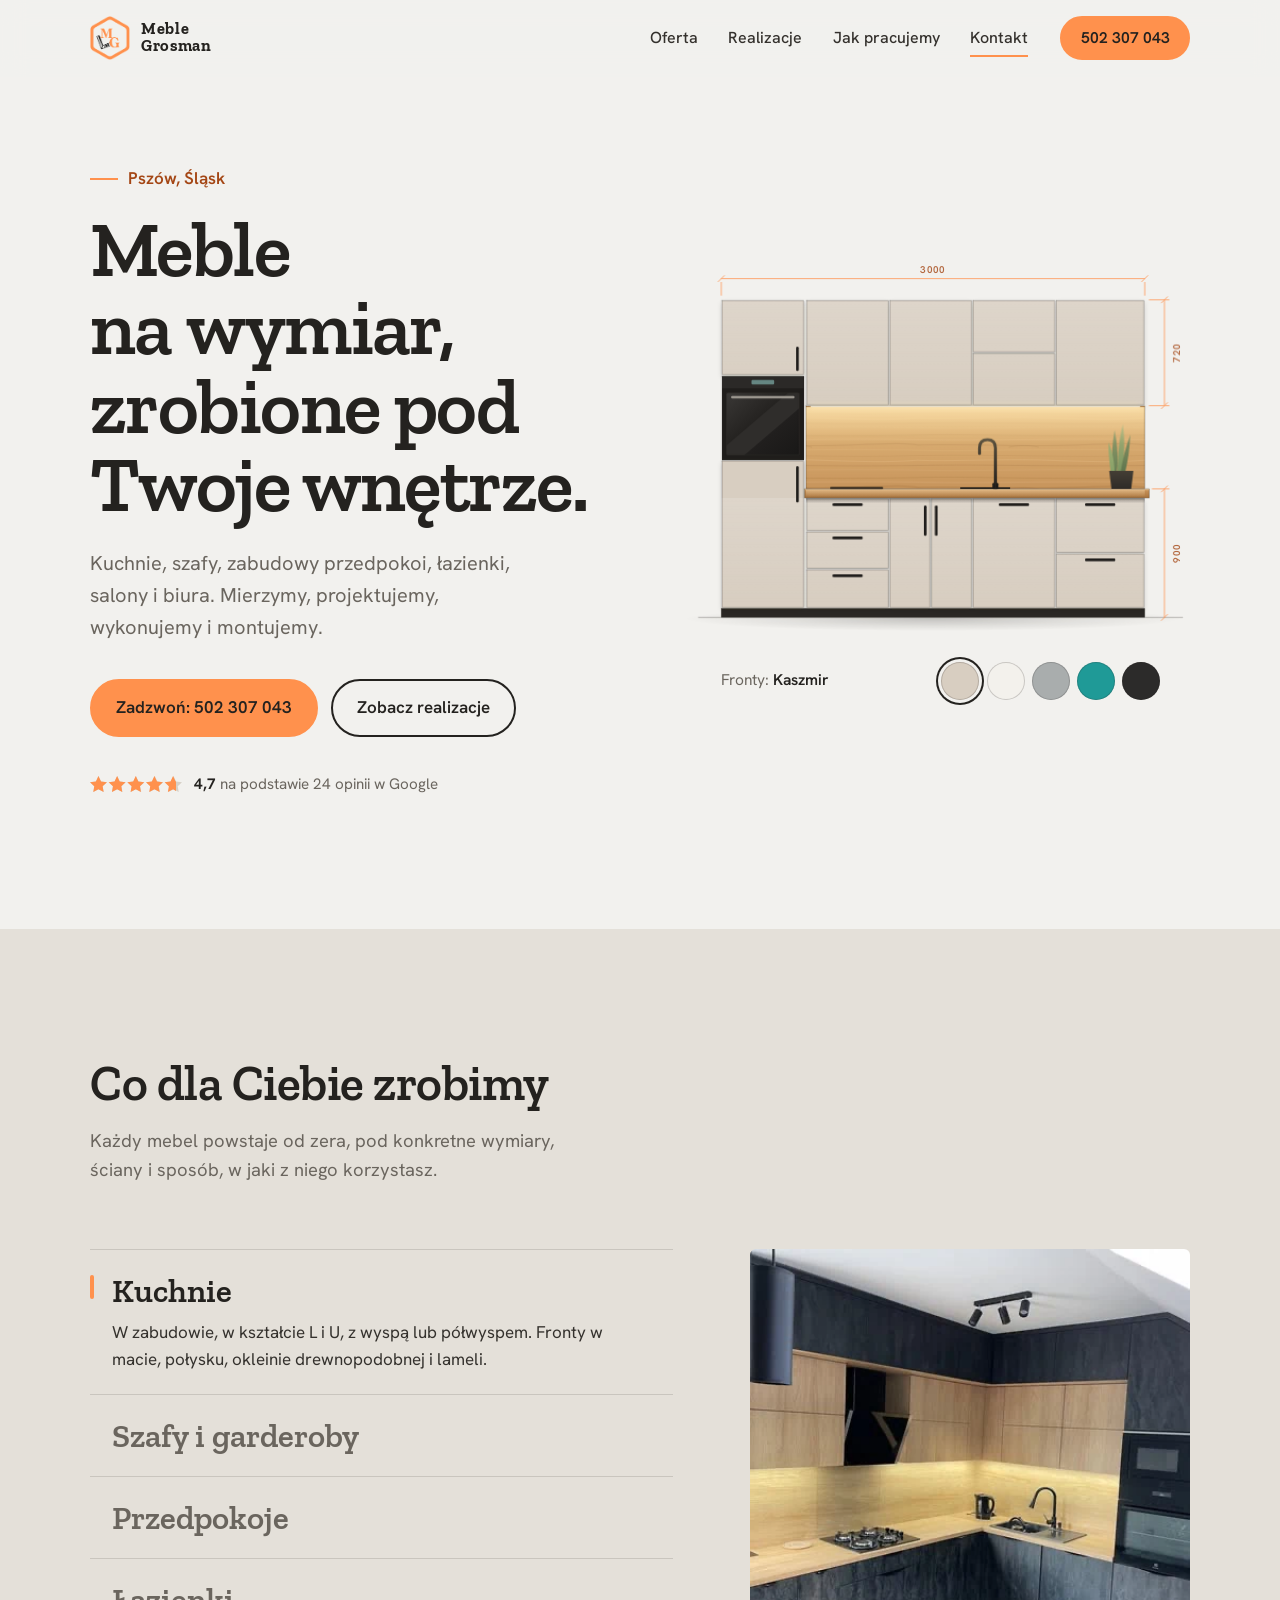
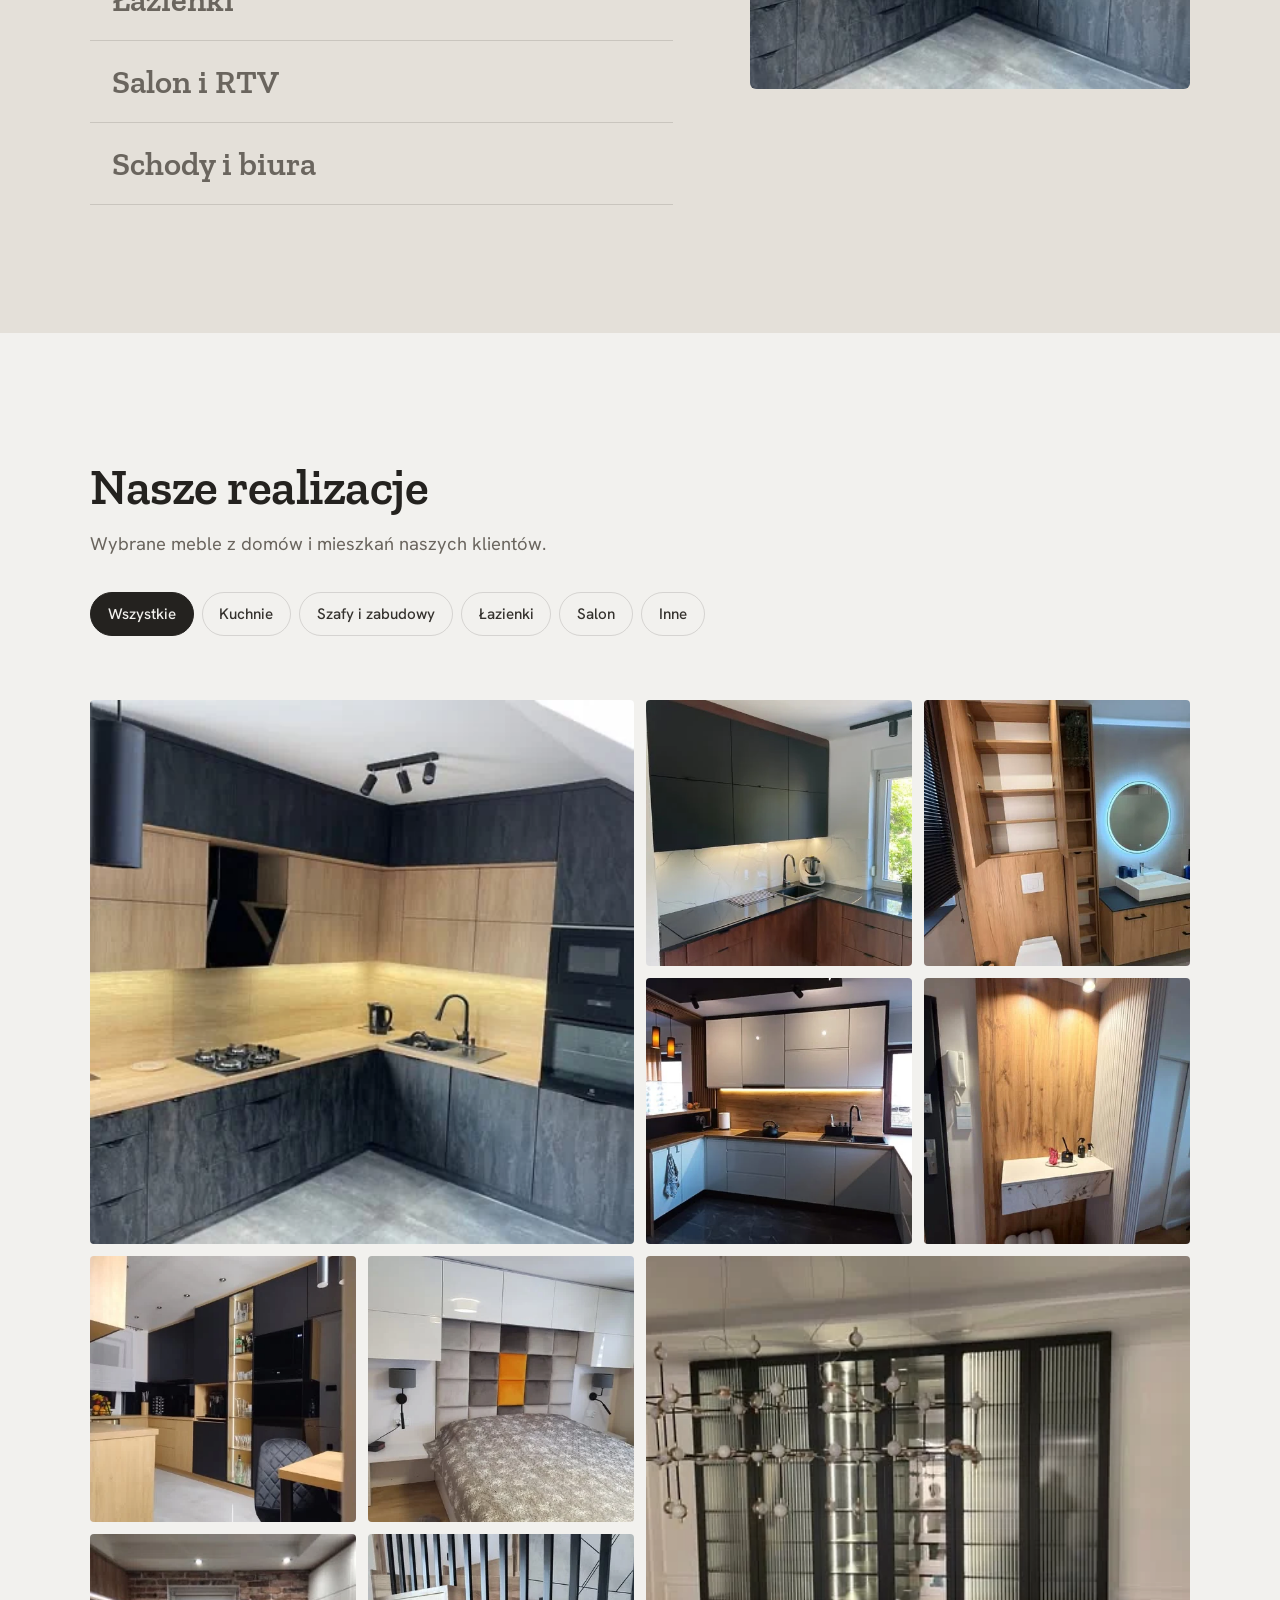
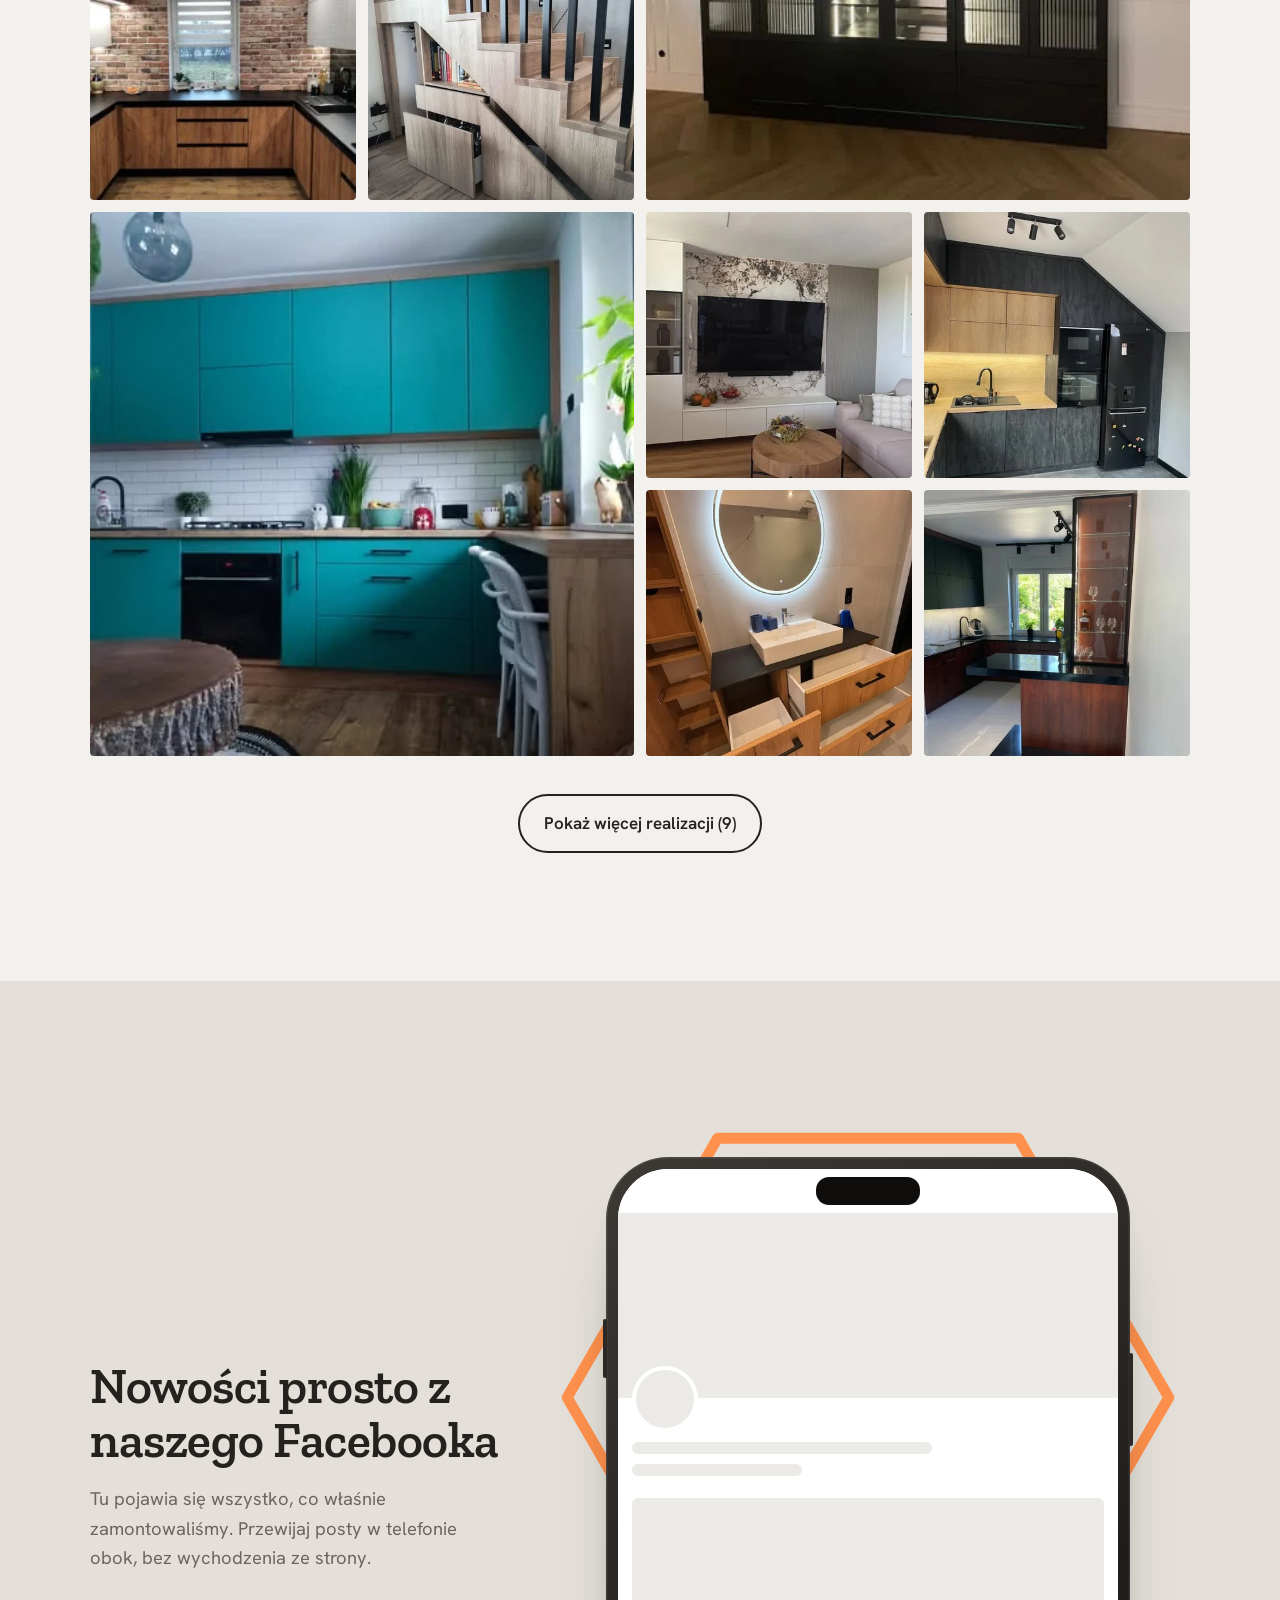
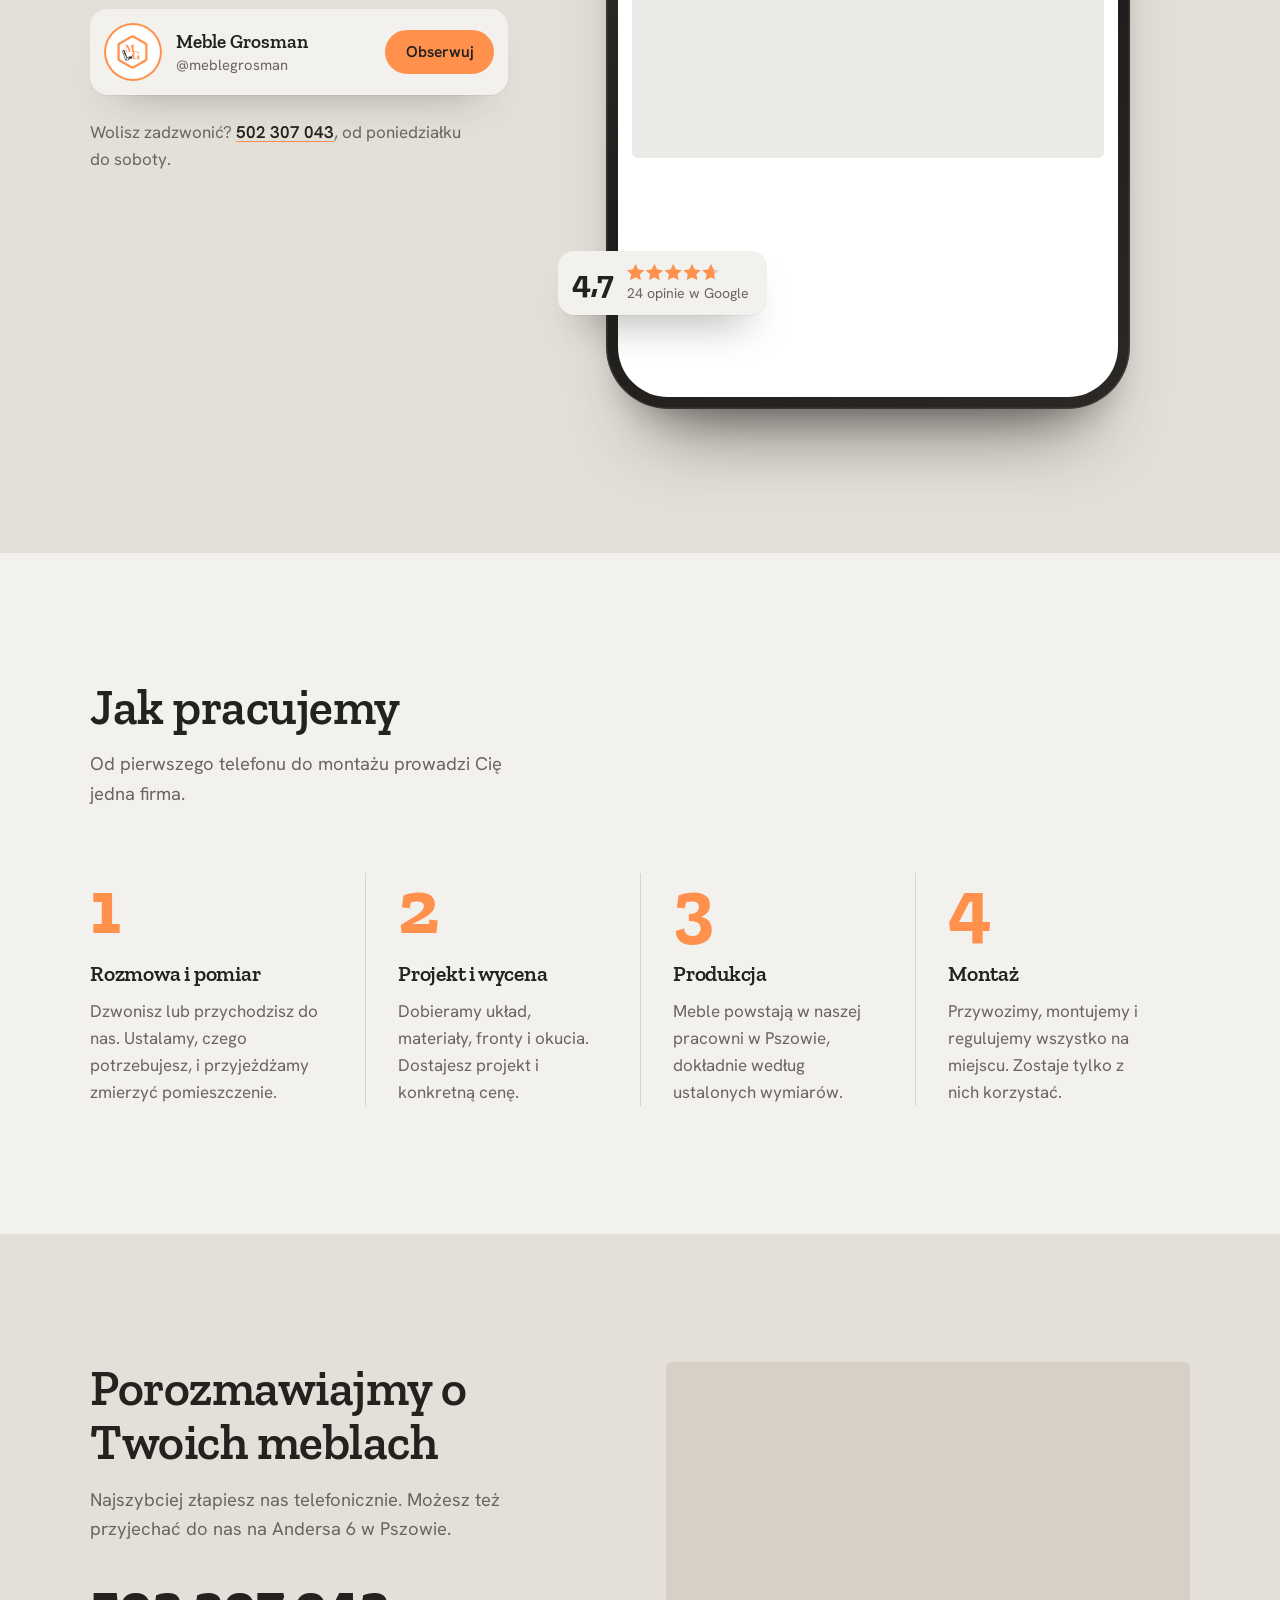
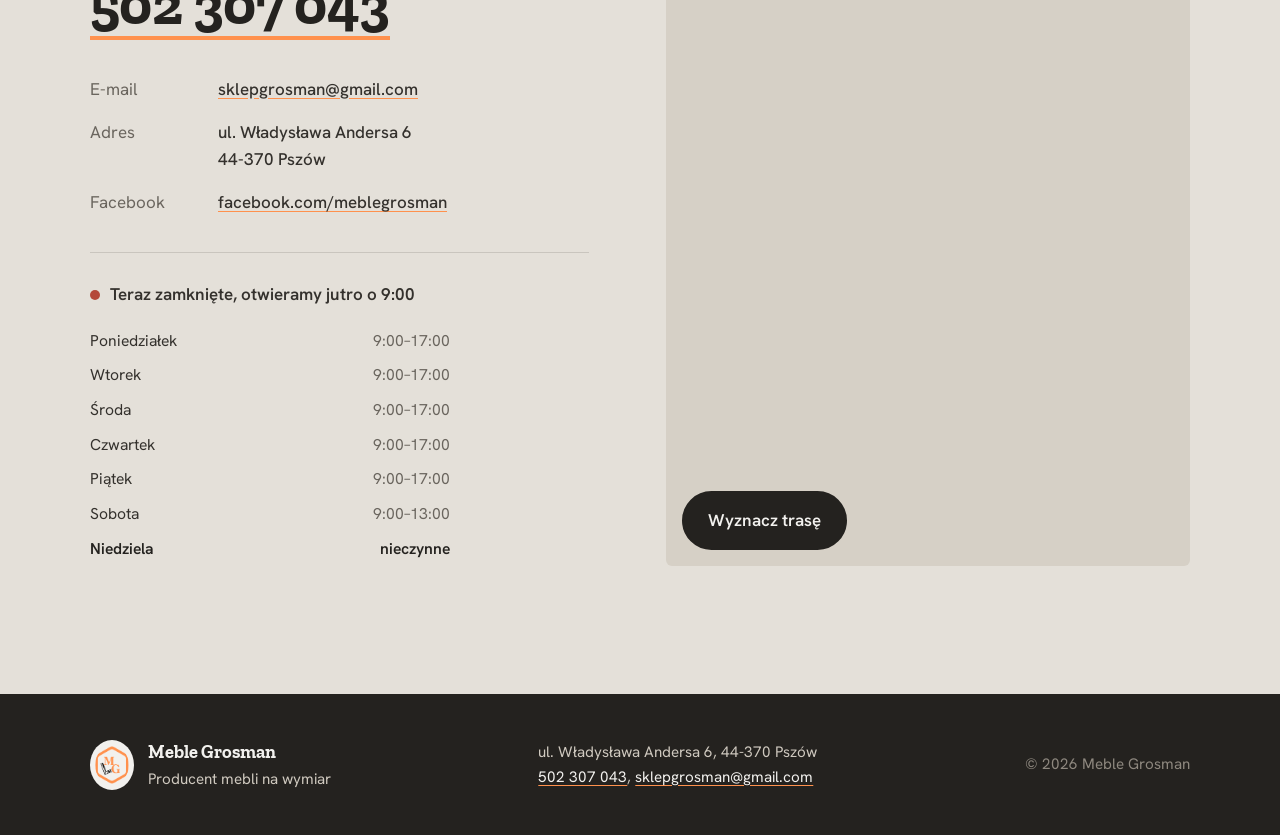
==== commit 7a8856ac: "big change" ====
--- a/index.html
+++ b/index.html
@@ -12,7 +12,7 @@
   <meta property="og:type" content="website">
   <meta property="og:title" content="Meble Grosman | Meble na wymiar, Pszów">
   <meta property="og:description" content="Kuchnie, szafy i zabudowy robione na wymiar w Pszowie. Zobacz nasze realizacje.">
-  <meta property="og:image" content="img/kuchnia-czarna-dab.webp">
+  <meta property="og:image" content="img/kuchnia-grafit-dab.webp">
   <meta property="og:locale" content="pl_PL">
 
   <link rel="preconnect" href="https://fonts.googleapis.com">
@@ -29,7 +29,7 @@
     "description": "Producent mebli na wymiar: kuchnie, szafy, zabudowy, meble łazienkowe i biurowe.",
     "telephone": "+48502307043",
     "email": "sklepgrosman@gmail.com",
-    "image": "img/kuchnia-czarna-dab.webp",
+    "image": "img/kuchnia-grafit-dab.webp",
     "logo": "img/logo-full.png",
     "address": {
       "@type": "PostalAddress",
@@ -89,26 +89,189 @@
         </div>
 
         <figure class="hero__visual">
-          <div class="cabinet" id="cabinet">
-            <div class="cabinet__body">
-              <div class="cabinet__inside">
-                <img id="cabinetPhoto" src="img/kuchnia-czarna-dab.webp" alt="Kuchnia z czarnymi matowymi frontami i dębem" width="414" height="414" fetchpriority="high">
-              </div>
-            </div>
-            <div class="door door--left" aria-hidden="true">
-              <span class="door__face door__face--front"><i class="door__handle"></i></span>
-              <span class="door__face door__face--back"><i class="door__hinge"></i><i class="door__hinge"></i></span>
-              <span class="door__edge"></span>
-            </div>
-            <div class="door door--right" aria-hidden="true">
-              <span class="door__face door__face--front"><i class="door__handle"></i></span>
-              <span class="door__face door__face--back"><i class="door__hinge"></i><i class="door__hinge"></i></span>
-              <span class="door__edge"></span>
-            </div>
-          </div>
-          <figcaption class="hero__caption">
-            <span id="cabinetCaption">Kuchnia: czarny mat i dąb</span>
-            <span class="hero__dots" id="cabinetDots"></span>
+<svg class="kitchen" id="kitchen" viewBox="0 0 660 500" role="img" aria-labelledby="kitchenTitle" xmlns="http://www.w3.org/2000/svg">
+            <title id="kitchenTitle">Projekt kuchni na wymiar: od rysunku z wymiarami do gotowej zabudowy z podświetleniem</title>
+            <defs>
+              <pattern id="kGrid" width="16" height="16" patternUnits="userSpaceOnUse">
+                <path d="M16 0H0V16" fill="none" stroke="#24221F" stroke-opacity=".08" stroke-width="1"/>
+              </pattern>
+              <pattern id="kOak" width="300" height="56" patternUnits="userSpaceOnUse">
+                <rect width="300" height="56" fill="#C8955C"/>
+                <path d="M0 5C70 3 150 8 300 5" stroke="#A97640" stroke-opacity=".45" stroke-width="1.2" fill="none"/>
+                <path d="M0 11C90 13 190 9 300 11" stroke="#DDB07A" stroke-opacity=".55" stroke-width="1" fill="none"/>
+                <path d="M0 18C60 16 130 21 210 18S280 16 300 18" stroke="#9E6C38" stroke-opacity=".35" stroke-width="1.6" fill="none"/>
+                <path d="M0 25C80 27 170 22 300 25" stroke="#D9AA72" stroke-opacity=".5" stroke-width=".8" fill="none"/>
+                <path d="M0 32C100 30 200 35 300 32" stroke="#B07D46" stroke-opacity=".4" stroke-width="1.1" fill="none"/>
+                <path d="M0 38C40 40 110 36 170 38S260 41 300 38" stroke="#E2B784" stroke-opacity=".45" stroke-width="1" fill="none"/>
+                <path d="M0 45C90 43 180 47 300 45" stroke="#A06E3A" stroke-opacity=".38" stroke-width="1.3" fill="none"/>
+                <path d="M0 51C70 53 160 49 300 51" stroke="#D6A874" stroke-opacity=".5" stroke-width=".9" fill="none"/>
+                <path d="M120 21c14-3 28-3 40 0" stroke="#8F5F2F" stroke-opacity=".35" stroke-width="1" fill="none"/>
+              </pattern>
+              <linearGradient id="kEdge" x1="0" y1="0" x2="0" y2="1">
+                <stop offset="0" stop-color="#E0B27C"/><stop offset=".25" stop-color="#C38E55"/><stop offset="1" stop-color="#A9743E"/>
+              </linearGradient>
+              <linearGradient id="kSheen" x1="0" y1="0" x2="0" y2="1">
+                <stop offset="0" stop-color="#fff" stop-opacity=".16"/><stop offset="1" stop-color="#fff" stop-opacity="0"/>
+              </linearGradient>
+              <linearGradient id="kShade" x1="0" y1="0" x2="0" y2="1">
+                <stop offset="0" stop-color="#1A1816" stop-opacity=".38"/><stop offset="1" stop-color="#1A1816" stop-opacity="0"/>
+              </linearGradient>
+              <linearGradient id="kLight" x1="0" y1="0" x2="0" y2="1">
+                <stop offset="0" stop-color="#FFE6B0" stop-opacity=".9"/>
+                <stop offset=".45" stop-color="#FFE0A0" stop-opacity=".28"/>
+                <stop offset="1" stop-color="#FFE0A0" stop-opacity="0"/>
+              </linearGradient>
+              <linearGradient id="kCounterLight" x1="0" y1="0" x2="0" y2="1">
+                <stop offset="0" stop-color="#FFE9BE" stop-opacity=".55"/><stop offset="1" stop-color="#FFE9BE" stop-opacity="0"/>
+              </linearGradient>
+              <linearGradient id="kGlass" x1="0" y1="0" x2="1" y2="1">
+                <stop offset="0" stop-color="#3A3836"/><stop offset=".42" stop-color="#252321"/>
+                <stop offset=".43" stop-color="#2F2D2B"/><stop offset=".62" stop-color="#2F2D2B"/>
+                <stop offset=".63" stop-color="#211F1E"/><stop offset="1" stop-color="#191817"/>
+              </linearGradient>
+              <radialGradient id="kFloor" cx=".5" cy=".5" r=".5">
+                <stop offset="0" stop-color="#24221F" stop-opacity=".22"/><stop offset=".6" stop-color="#24221F" stop-opacity=".08"/>
+                <stop offset="1" stop-color="#24221F" stop-opacity="0"/>
+              </radialGradient>
+              <filter id="kDrop" x="-5%" y="-5%" width="110%" height="115%">
+                <feDropShadow dx="0" dy="3" stdDeviation="3.5" flood-color="#24221F" flood-opacity=".16"/>
+              </filter>
+              <filter id="kGlow" x="-10%" y="-600%" width="120%" height="1300%"><feGaussianBlur stdDeviation="3.2"/></filter>
+              <mask id="kWoodMask" maskUnits="userSpaceOnUse" x="0" y="0" width="660" height="500">
+                <rect class="k-wipe" style="--d:1.35s" x="150" y="190" width="452" height="110" fill="#fff"/>
+                <rect class="k-wipe" style="--d:1.6s" x="148" y="298" width="460" height="16" fill="#fff"/>
+              </mask>
+            </defs>
+            <rect class="k-grid" x="0" y="0" width="660" height="470" fill="url(#kGrid)"/>
+            <ellipse class="k-floor" cx="320" cy="472" rx="330" ry="16" fill="url(#kFloor)"/>
+            <g class="k-materials">
+            <g mask="url(#kWoodMask)">
+            <rect x="152" y="190" width="448" height="110" fill="url(#kOak)"/>
+            <rect x="150" y="300" width="456" height="12" fill="url(#kEdge)"/>
+            <rect x="150" y="300" width="456" height="1.5" fill="#F0CB98" opacity=".8"/>
+            </g>
+            <rect class="k-fade" style="--d:1.9s" x="40" y="458" width="560" height="12" fill="#2B2825"/>
+            <g filter="url(#kDrop)">
+            <rect class="k-front" style="--i:1.1" x="41" y="51" width="108" height="98" rx="1"/>
+            <rect class="k-front" style="--i:1.8" x="41" y="263" width="108" height="194" rx="1"/>
+            <rect class="k-front" style="--i:3.5" x="153" y="51" width="108" height="138" rx="1"/>
+            <rect class="k-front" style="--i:6.0" x="263" y="51" width="108" height="138" rx="1"/>
+            <rect class="k-front" style="--i:8.4" x="373" y="51" width="108" height="68" rx="1"/>
+            <rect class="k-front" style="--i:8.7" x="373" y="121" width="108" height="68" rx="1"/>
+            <rect class="k-front" style="--i:10.9" x="483" y="51" width="116" height="138" rx="1"/>
+            <rect class="k-front" style="--i:4.4" x="153" y="313" width="108" height="42" rx="1"/>
+            <rect class="k-front" style="--i:4.6" x="153" y="357" width="108" height="48" rx="1"/>
+            <rect class="k-front" style="--i:4.7" x="153" y="407" width="108" height="50" rx="1"/>
+            <rect class="k-front" style="--i:6.9" x="263" y="313" width="53" height="144" rx="1"/>
+            <rect class="k-front" style="--i:8.1" x="318" y="313" width="53" height="144" rx="1"/>
+            <rect class="k-front" style="--i:9.3" x="373" y="313" width="108" height="144" rx="1"/>
+            <rect class="k-front" style="--i:11.8" x="483" y="313" width="116" height="71" rx="1"/>
+            <rect class="k-front" style="--i:12.0" x="483" y="386" width="116" height="71" rx="1"/>
+            </g>
+            <rect class="k-sheen" x="40" y="50" width="560" height="140" fill="url(#kSheen)"/>
+            <rect class="k-sheen" x="40" y="312" width="560" height="146" fill="url(#kSheen)"/>
+            <rect class="k-sheen" x="152" y="312" width="448" height="7" fill="url(#kShade)"/>
+            <g class="k-fade" style="--d:2.05s">
+            <rect x="41" y="151" width="108" height="110" fill="#1F1D1B"/>
+            <rect x="41" y="151" width="108" height="16" fill="#2B2927"/>
+            <rect x="80" y="156" width="30" height="6" rx="1.5" fill="#79A6A1" opacity=".75"/>
+            <rect x="47" y="173" width="96" height="82" rx="2" fill="url(#kGlass)"/>
+            <rect x="53" y="177" width="84" height="3.5" rx="1.75" fill="#9C978F"/>
+            </g>
+            <rect class="k-handle" style="--i:3.5" x="139" y="112" width="3.5" height="32" rx="1.6"/>
+            <rect class="k-handle" style="--i:4.0" x="139" y="270" width="3.5" height="48" rx="1.6"/>
+            <rect class="k-handle" style="--i:5.2" x="187" y="319" width="40" height="3.5" rx="1.6"/>
+            <rect class="k-handle" style="--i:5.4" x="187" y="363" width="40" height="3.5" rx="1.6"/>
+            <rect class="k-handle" style="--i:5.5" x="187" y="413" width="40" height="3.5" rx="1.6"/>
+            <rect class="k-handle" style="--i:7.9" x="308" y="322" width="3.5" height="40" rx="1.6"/>
+            <rect class="k-handle" style="--i:8.2" x="322.5" y="322" width="3.5" height="40" rx="1.6"/>
+            <rect class="k-handle" style="--i:10.1" x="407" y="319" width="40" height="3.5" rx="1.6"/>
+            <rect class="k-handle" style="--i:12.6" x="521" y="319" width="40" height="3.5" rx="1.6"/>
+            <rect class="k-handle" style="--i:12.9" x="521" y="392" width="40" height="3.5" rx="1.6"/>
+            <rect class="k-fade" style="--d:2.2s" x="184" y="297.5" width="70" height="2.5" rx="1" fill="#151413"/>
+            <rect class="k-fade" style="--d:2.2s" x="356" y="298" width="66" height="2" fill="#151413"/>
+            <g class="k-rise" style="--d:2.35s">
+            <rect x="398.5" y="292" width="8" height="8" rx="1.5" fill="#1C1A18"/>
+            <path d="M402.5 294V246q0-11-10.5-11t-10.5 11v7" fill="none" stroke="#1C1A18" stroke-width="4" stroke-linecap="round"/>
+            </g>
+            <g class="k-rise" style="--d:2.5s">
+            <path d="M560 222c4 18 5 40 3 56h-6c-1-20 0-38 3-56z" fill="#55744C"/>
+            <path d="M571 214c3 22 2 44-1 64h-6c0-22 2-44 7-64z" fill="#6B8D5A"/>
+            <path d="M581 228c-1 18-3 34-7 50h-6c3-18 7-34 13-50z" fill="#4C6A45"/>
+            <path d="M552 238c5 12 8 26 8 40h-5c-2-14-3-27-3-40z" fill="#7A9A62"/>
+            <path d="M553 276h32l-3 24h-26z" fill="#2E2B28"/>
+            </g>
+            <g class="k-led">
+            <rect x="152" y="192" width="448" height="108" fill="url(#kLight)"/>
+            <rect x="152" y="301" width="448" height="10" fill="url(#kCounterLight)" opacity=".7"/>
+            <rect x="158" y="190" width="436" height="3" fill="#FFE9B8" filter="url(#kGlow)"/>
+            <rect x="158" y="190" width="436" height="2" rx="1" fill="#FFF7E2"/>
+            </g>
+            </g>
+            <g class="k-blueprint" fill="none">
+            <path class="k-line" style="--d:0.2s" d="M41 51H149V149H41Z" pathLength="1"/>
+            <path class="k-line" style="--d:0.2s" d="M41 263H149V457H41Z" pathLength="1"/>
+            <path class="k-line" style="--d:0.34s" d="M153 51H261V189H153Z" pathLength="1"/>
+            <path class="k-line" style="--d:0.48s" d="M263 51H371V189H263Z" pathLength="1"/>
+            <path class="k-line" style="--d:0.61s" d="M373 51H481V119H373Z" pathLength="1"/>
+            <path class="k-line" style="--d:0.61s" d="M373 121H481V189H373Z" pathLength="1"/>
+            <path class="k-line" style="--d:0.75s" d="M483 51H599V189H483Z" pathLength="1"/>
+            <path class="k-line" style="--d:0.34s" d="M153 313H261V355H153Z" pathLength="1"/>
+            <path class="k-line" style="--d:0.34s" d="M153 357H261V405H153Z" pathLength="1"/>
+            <path class="k-line" style="--d:0.34s" d="M153 407H261V457H153Z" pathLength="1"/>
+            <path class="k-line" style="--d:0.48s" d="M263 313H316V457H263Z" pathLength="1"/>
+            <path class="k-line" style="--d:0.55s" d="M318 313H371V457H318Z" pathLength="1"/>
+            <path class="k-line" style="--d:0.61s" d="M373 313H481V457H373Z" pathLength="1"/>
+            <path class="k-line" style="--d:0.75s" d="M483 313H599V384H483Z" pathLength="1"/>
+            <path class="k-line" style="--d:0.75s" d="M483 386H599V457H483Z" pathLength="1"/>
+            <path class="k-line" style="--d:0.44000000000000006s" d="M152 190H600V300H152Z" pathLength="1"/>
+            <path class="k-line" style="--d:0.54s" d="M150 300H606V312H150Z" pathLength="1"/>
+            <path class="k-line" style="--d:0.5s" d="M40 458H600V470H40Z" pathLength="1"/>
+            <path class="k-line" style="--d:0.30000000000000004s" d="M41 151H149V261H41Z" pathLength="1"/>
+            <path class="k-line" style="--d:0.45999999999999996s" d="M47 173H143V255H47Z" pathLength="1"/>
+            <path class="k-line" style="--d:0.05s" d="M10 470H650" pathLength="1"/>
+            <path class="k-line" style="--d:1.0s" d="M402.5 300V246q0-11-10.5-11t-10.5 11v7" pathLength="1"/>
+            </g>
+            <g class="k-gaps" fill="none">
+            <path d="M41 51H149V149H41Z"/>
+            <path d="M41 263H149V457H41Z"/>
+            <path d="M153 51H261V189H153Z"/>
+            <path d="M263 51H371V189H263Z"/>
+            <path d="M373 51H481V119H373Z"/>
+            <path d="M373 121H481V189H373Z"/>
+            <path d="M483 51H599V189H483Z"/>
+            <path d="M153 313H261V355H153Z"/>
+            <path d="M153 357H261V405H153Z"/>
+            <path d="M153 407H261V457H153Z"/>
+            <path d="M263 313H316V457H263Z"/>
+            <path d="M318 313H371V457H318Z"/>
+            <path d="M373 313H481V457H373Z"/>
+            <path d="M483 313H599V384H483Z"/>
+            <path d="M483 386H599V457H483Z"/>
+            </g>
+            <g class="k-dims">
+            <path class="k-line k-dim" style="--d:0.45s" d="M40 22H600" pathLength="1"/>
+            <path class="k-line k-dim" style="--d:0.4s" d="M40 27V44" pathLength="1"/>
+            <path class="k-line k-dim" style="--d:0.4s" d="M600 27V44" pathLength="1"/>
+            <path class="k-line k-dim" style="--d:0.9s" d="M36 26l8-8" pathLength="1"/>
+            <path class="k-line k-dim" style="--d:0.9s" d="M596 26l8-8" pathLength="1"/>
+            <path class="k-line k-dim" style="--d:0.7s" d="M626 50V190" pathLength="1"/>
+            <path class="k-line k-dim" style="--d:0.6s" d="M606 50H632" pathLength="1"/>
+            <path class="k-line k-dim" style="--d:0.6s" d="M606 190H632" pathLength="1"/>
+            <path class="k-line k-dim" style="--d:1.1s" d="M622 54l8-8" pathLength="1"/>
+            <path class="k-line k-dim" style="--d:1.1s" d="M622 194l8-8" pathLength="1"/>
+            <path class="k-line k-dim" style="--d:0.8s" d="M626 300V470" pathLength="1"/>
+            <path class="k-line k-dim" style="--d:0.7s" d="M610 300H632" pathLength="1"/>
+            <path class="k-line k-dim" style="--d:1.2s" d="M622 304l8-8" pathLength="1"/>
+            <path class="k-line k-dim" style="--d:1.2s" d="M622 474l8-8" pathLength="1"/>
+            <text class="k-label" x="320" y="14" text-anchor="middle">3000</text>
+            <text class="k-label" transform="translate(646 120) rotate(-90)" text-anchor="middle">720</text>
+            <text class="k-label" transform="translate(646 385) rotate(-90)" text-anchor="middle">900</text>
+            </g>
+            </svg>
+          <figcaption class="kitchen-ui">
+            <span class="kitchen-ui__label">Fronty: <strong id="frontName">Kaszmir</strong></span>
+            <span class="swatches" id="swatches" role="group" aria-label="Wybierz kolor frontów"></span>
           </figcaption>
         </figure>
       </div>
@@ -125,11 +288,11 @@
         <div class="offer__grid">
           <ul class="offer__list" id="offerList">
             <li>
-              <button class="offer__item is-active" data-img="img/kuchnia-lamele-dab.webp" data-alt="Kuchnia z lamelowymi frontami i dębowym blatem">
+              <button class="offer__item is-active" data-img="img/kuchnia-grafit-dab.webp" data-alt="Kuchnia w kształcie L: grafitowe fronty, dąb i LED">
                 <span class="offer__name">Kuchnie</span>
                 <span class="offer__desc">W zabudowie, w kształcie L i U, z wyspą lub półwyspem. Fronty w macie, połysku, okleinie drewnopodobnej i lameli.</span>
               </button>
-              <img class="offer__thumb" src="img/kuchnia-lamele-dab.webp" alt="" loading="lazy" width="414" height="414">
+              <img class="offer__thumb" src="img/kuchnia-grafit-dab.webp" alt="" loading="lazy" width="414" height="414">
             </li>
             <li>
               <button class="offer__item" data-img="img/szafa-dab.webp" data-alt="Szafa wnękowa z białymi frontami i dębowym bokiem">
@@ -153,11 +316,11 @@
               <img class="offer__thumb" src="img/lazienka-szafka.webp" alt="" loading="lazy" width="414" height="414">
             </li>
             <li>
-              <button class="offer__item" data-img="img/salon-rtv.webp" data-alt="Ściana RTV w salonie z białą szafką i lamelami">
+              <button class="offer__item" data-img="img/salon-witryny-czarne.webp" data-alt="Czarne witryny z ryflowanym szkłem">
                 <span class="offer__name">Salon i RTV</span>
                 <span class="offer__desc">Szafki RTV, witryny z podświetleniem i ściany z lameli, które spinają całe wnętrze.</span>
               </button>
-              <img class="offer__thumb" src="img/salon-rtv.webp" alt="" loading="lazy" width="414" height="414">
+              <img class="offer__thumb" src="img/salon-witryny-czarne.webp" alt="" loading="lazy" width="414" height="414">
             </li>
             <li>
               <button class="offer__item" data-img="img/schody-zabudowa.webp" data-alt="Zabudowa pod schodami z szufladami i półką na książki">
@@ -169,7 +332,7 @@
           </ul>
 
           <div class="offer__preview" aria-hidden="true">
-            <img id="offerPreview" src="img/kuchnia-lamele-dab.webp" alt="" width="414" height="414">
+            <img id="offerPreview" src="img/kuchnia-grafit-dab.webp" alt="" width="414" height="414">
           </div>
         </div>
       </div>
@@ -186,7 +349,7 @@
           <div class="filters" role="group" aria-label="Filtruj realizacje">
             <button class="chip is-active" data-filter="all" aria-pressed="true">Wszystkie</button>
             <button class="chip" data-filter="kuchnie" aria-pressed="false">Kuchnie</button>
-            <button class="chip" data-filter="szafy" aria-pressed="false">Szafy i przedpokoje</button>
+            <button class="chip" data-filter="szafy" aria-pressed="false">Szafy i zabudowy</button>
             <button class="chip" data-filter="lazienki" aria-pressed="false">Łazienki</button>
             <button class="chip" data-filter="salon" aria-pressed="false">Salon</button>
             <button class="chip" data-filter="inne" aria-pressed="false">Inne</button>
@@ -194,22 +357,34 @@
         </div>
 
         <ul class="gallery" id="gallery">
-          <li class="g-wide" data-cat="kuchnie"><button><img src="img/kuchnia-czarna-dab.webp" alt="Kuchnia z czarnymi matowymi frontami i dębem, podświetlany regał" loading="lazy" width="414" height="414"></button></li>
-          <li data-cat="szafy"><button><img src="img/przedpokoj-lamele.webp" alt="Przedpokój z lamelową zabudową i półką" loading="lazy" width="414" height="414"></button></li>
+          <li class="g-wide" data-cat="kuchnie"><button><img src="img/kuchnia-grafit-dab.webp" alt="Kuchnia w kształcie L: grafitowe fronty, dąb i podświetlenie LED" loading="lazy" width="414" height="414"></button></li>
+          <li data-cat="kuchnie"><button><img src="img/kuchnia-czarna-marmur.webp" alt="Kuchnia z czarnymi matowymi szafkami, blatem w marmurze i frontami w orzechu" loading="lazy" width="414" height="414"></button></li>
           <li data-cat="lazienki"><button><img src="img/lazienka-zabudowa.webp" alt="Łazienka z dębową zabudową WC i regałami" loading="lazy" width="414" height="414"></button></li>
-          <li data-cat="kuchnie"><button><img src="img/kuchnia-dab-polysk.webp" alt="Kuchnia w kształcie L z dębowymi szafkami i białym połyskiem" loading="lazy" width="414" height="414"></button></li>
-          <li data-cat="szafy"><button><img src="img/szafa-przedpokoj.webp" alt="Beżowa szafa w przedpokoju z czarnymi uchwytami" loading="lazy" width="414" height="414"></button></li>
-          <li class="g-wide g-right" data-cat="inne"><button><img src="img/schody-zabudowa.webp" alt="Zabudowa pod schodami z szufladami i półką na książki" loading="lazy" width="414" height="414"></button></li>
+          <li data-cat="kuchnie"><button><img src="img/kuchnia-biala-polysk-led.webp" alt="Kuchnia z białymi frontami w połysku, dębową blendą i LED" loading="lazy" width="414" height="414"></button></li>
+          <li data-cat="szafy"><button><img src="img/przedpokoj-konsola.webp" alt="Przedpokój z dębową ścianą i konsolą" loading="lazy" width="414" height="414"></button></li>
+          <li class="g-wide g-right" data-cat="salon"><button><img src="img/salon-witryny-czarne.webp" alt="Czarne witryny z ryflowanym szkłem i podświetleniem" loading="lazy" width="414" height="414"></button></li>
+          <li data-cat="kuchnie"><button><img src="img/kuchnia-czarna-dab.webp" alt="Kuchnia z czarnymi matowymi frontami i dębem, podświetlany regał" loading="lazy" width="414" height="414"></button></li>
+          <li data-cat="szafy"><button><img src="img/sypialnia-panele.webp" alt="Sypialnia: zabudowa nad łóżkiem i tapicerowane panele" loading="lazy" width="414" height="414"></button></li>
+          <li data-cat="kuchnie"><button><img src="img/kuchnia-cegla.webp" alt="Kuchnia w dębie z czarnym blatem przy ścianie z cegły" loading="lazy" width="414" height="414"></button></li>
+          <li data-cat="inne"><button><img src="img/schody-zabudowa.webp" alt="Zabudowa pod schodami z szufladami i półką na książki" loading="lazy" width="414" height="414"></button></li>
+          <li class="g-wide" data-cat="kuchnie"><button><img src="img/kuchnia-turkus.webp" alt="Kuchnia z turkusowymi frontami i dębowym blatem" loading="lazy" width="414" height="414"></button></li>
+          <li data-cat="salon"><button><img src="img/salon-rtv.webp" alt="Ściana RTV w salonie z białą szafką i lamelami" loading="lazy" width="414" height="414"></button></li>
+          <li data-cat="kuchnie"><button><img src="img/kuchnia-grafit-skos.webp" alt="Grafitowa kuchnia ze słupkiem pod skosem dachu" loading="lazy" width="414" height="414"></button></li>
           <li data-cat="lazienki"><button><img src="img/lazienka-szafka.webp" alt="Szafka łazienkowa z szufladami i umywalką nablatową" loading="lazy" width="414" height="414"></button></li>
-          <li data-cat="salon"><button><img src="img/salon-witryna.webp" alt="Witryna z podświetleniem między lamelowymi frontami" loading="lazy" width="414" height="414"></button></li>
-          <li data-cat="inne"><button><img src="img/biurko-lamele.webp" alt="Narożne biurko z lamelowym panelem" loading="lazy" width="414" height="414"></button></li>
-          <li data-cat="szafy"><button><img src="img/szafa-dab.webp" alt="Szafa z białymi frontami i dębowym bokiem" loading="lazy" width="414" height="414"></button></li>
-          <li class="g-wide" data-cat="kuchnie"><button><img src="img/kuchnia-lamele-dab.webp" alt="Kuchnia z lamelowymi frontami i dębowym blatem" loading="lazy" width="414" height="414"></button></li>
-          <li data-cat="salon"><button><img src="img/salon-rtv.webp" alt="Ściana RTV w salonie z białą szafką i lamelami" loading="lazy" width="414" height="414"></button></li>
-          <li data-cat="kuchnie"><button><img src="img/kuchnia-bialo-czarna.webp" alt="Kuchnia z białymi frontami w połysku i czarnym blatem" loading="lazy" width="414" height="414"></button></li>
-          <li data-cat="szafy"><button><img src="img/przedpokoj-konsola.webp" alt="Przedpokój z dębową ścianą i konsolą" loading="lazy" width="414" height="414"></button></li>
-          <li data-cat="kuchnie"><button><img src="img/kuchnia-dab-polysk-2.webp" alt="Kuchnia z dębem i wysoką zabudową w połysku" loading="lazy" width="414" height="414"></button></li>
+          <li data-cat="kuchnie"><button><img src="img/kuchnia-witryna-orzech.webp" alt="Kuchnia z półwyspem i podświetlaną witryną w orzechu" loading="lazy" width="414" height="414"></button></li>
+          <li class="g-wide g-right" data-cat="kuchnie" data-more><button><img src="img/kuchnia-lamele-dab.webp" alt="Kuchnia z lamelowymi frontami i dębowym blatem" loading="lazy" width="414" height="414"></button></li>
+          <li data-cat="kuchnie" data-more><button><img src="img/kuchnia-szara-okap.webp" alt="Szara kuchnia z czarnym okapem i ciemnym blatem" loading="lazy" width="414" height="414"></button></li>
+          <li data-cat="salon" data-more><button><img src="img/salon-witryna.webp" alt="Witryna z podświetleniem między lamelowymi frontami" loading="lazy" width="414" height="414"></button></li>
+          <li data-cat="inne" data-more><button><img src="img/biurko-lamele.webp" alt="Narożne biurko z lamelowym panelem" loading="lazy" width="414" height="414"></button></li>
+          <li data-cat="szafy" data-more><button><img src="img/szafa-dab.webp" alt="Szafa z białymi frontami i dębowym bokiem" loading="lazy" width="414" height="414"></button></li>
+          <li data-cat="kuchnie" data-more><button><img src="img/kuchnia-biala-dab-led.webp" alt="Biała kuchnia z dębowym blatem i podświetleniem LED" loading="lazy" width="414" height="414"></button></li>
+          <li data-cat="szafy" data-more><button><img src="img/przedpokoj-lamele.webp" alt="Przedpokój z lamelową zabudową i półką" loading="lazy" width="414" height="414"></button></li>
+          <li data-cat="kuchnie" data-more><button><img src="img/kuchnia-ciemna-wieczor.webp" alt="Kuchnia z ciemnymi szafkami górnymi i dębowymi dolnymi" loading="lazy" width="414" height="414"></button></li>
+          <li data-cat="kuchnie" data-more><button><img src="img/kuchnia-szara-klasyczna.webp" alt="Szara kuchnia w stylu klasycznym z witrynkami" loading="lazy" width="414" height="414"></button></li>
         </ul>
+        <div class="gallery__more">
+          <button class="btn btn--ghost" id="galleryMore" type="button">Pokaż więcej realizacji (9)</button>
+        </div>
       </div>
     </section>
 
--- a/css/style.css
+++ b/css/style.css
@@ -274,185 +274,151 @@
   background: url("data:image/svg+xml,%3Csvg xmlns='http://www.w3.org/2000/svg' viewBox='0 0 92 17'%3E%3Cg fill='%23FF914D'%3E%3Cpath id='s' d='M8.5 0l2.6 5.4 5.9.8-4.3 4.1 1 5.8-5.2-2.8-5.2 2.8 1-5.8L0 6.2l5.9-.8z'/%3E%3Cuse href='%23s' x='18.75'/%3E%3Cuse href='%23s' x='37.5'/%3E%3Cuse href='%23s' x='56.25'/%3E%3Cuse href='%23s' x='75'/%3E%3C/g%3E%3C/svg%3E") no-repeat left / 92px 17px;
 }
 
-/* Szafka: dwa fronty otwierają się w 3D i odsłaniają realizację */
+/* Rysunek kuchni: kreski projektu, wymiary, montaż frontów, światło LED */
 .hero__visual {
   margin: 0;
-  justify-self: center;
   width: 100%;
-  max-width: 560px;
-  display: grid;
-  justify-items: center;
-}
-
-.cabinet {
-  --w: min(400px, 70vw);
-  --open: 104deg;
-  position: relative;
-  width: var(--w);
-  aspect-ratio: 1 / 1;
-  margin-block: 1.25rem 2.25rem;
-  perspective: 2200px;
-  transform-style: preserve-3d;
-}
-
-/* korpus z dębu, cofnięty za fronty */
-.cabinet__body {
-  position: absolute;
-  inset: 0;
-  padding: clamp(8px, 2.6%, 12px);
-  border-radius: 3px;
-  background:
-    linear-gradient(90deg, rgba(255, 255, 255, .10), rgba(0, 0, 0, .06) 50%, rgba(255, 255, 255, .08)),
-    linear-gradient(180deg, #C58F5A, #A9733F);
-  transform: translateZ(-18px);
+  max-width: 620px;
+  justify-self: end;
+}
+.kitchen {
+  --front: #D8CEC1;
+  --handle: #1F1D1B;
+  display: block;
+  width: 100%;
+  height: auto;
+  overflow: visible;
+}
+
+/* siatka projektu: jest na starcie, znika po montażu */
+.k-grid { opacity: 0; animation: k-grid 3.9s ease forwards; }
+@keyframes k-grid { 8% { opacity: 1; } 72% { opacity: 1; } 100% { opacity: 0; } }
+.k-floor { opacity: 0; animation: k-fade .8s ease 2.1s forwards; }
+
+/* kreski rysowane od lewej, potem zostają jako delikatne fugi między frontami */
+.k-line {
+  stroke: #3A3733;
+  stroke-width: 1.15;
+  stroke-linejoin: round;
+  stroke-linecap: round;
+  stroke-dasharray: 1;
+  stroke-dashoffset: 1;
+  animation: k-draw .9s cubic-bezier(.55, 0, .25, 1) forwards;
+  animation-delay: var(--d, 0s);
+}
+@keyframes k-draw { to { stroke-dashoffset: 0; } }
+.k-blueprint { animation: k-settle .9s ease 3.1s forwards; }
+@keyframes k-settle { to { opacity: .38; } }
+
+.k-gaps { opacity: 0; transition: opacity .8s ease; }
+.k-gaps path { stroke: #fff; stroke-width: 1.2; }
+.kitchen[data-tone="dark"] .k-gaps { opacity: .2; }
+
+/* wymiary w kolorze marki */
+.k-dim { stroke: var(--orange); stroke-width: 1.25; }
+.k-label {
+  fill: var(--orange-ink);
+  font: 600 13px var(--f-body);
+  letter-spacing: .04em;
+  opacity: 0;
+  animation: k-fade .5s ease 1.1s forwards;
+}
+.k-dims { animation: k-dims-settle .9s ease 3.4s forwards; }
+@keyframes k-dims-settle { to { opacity: .8; } }
+
+/* materiały */
+.k-wipe {
+  transform-box: fill-box;
+  transform-origin: 0 50%;
+  transform: scaleX(0);
+  animation: k-wipe .95s cubic-bezier(.6, 0, .2, 1) forwards;
+  animation-delay: var(--d, 0s);
+}
+@keyframes k-wipe { to { transform: scaleX(1); } }
+
+.k-front {
+  fill: var(--front);
+  opacity: 0;
+  transform-box: fill-box;
+  transform-origin: 50% 100%;
+  animation: k-mount .65s cubic-bezier(.2, .8, .2, 1) forwards;
+  animation-delay: calc(1.55s + var(--i) * 50ms);
+  transition: fill .8s ease calc(var(--i) * 45ms);
+}
+@keyframes k-mount {
+  from { opacity: 0; transform: translateY(7px); }
+  to { opacity: 1; transform: none; }
+}
+.k-handle {
+  fill: var(--handle);
+  opacity: 0;
+  animation: k-fade .45s ease forwards;
+  animation-delay: calc(2.2s + var(--i) * 35ms);
+  transition: fill .8s ease calc(var(--i) * 45ms);
+}
+.k-sheen { opacity: 0; animation: k-fade .8s ease 2.2s forwards; }
+.k-fade { opacity: 0; animation: k-fade .6s ease forwards; animation-delay: var(--d, 0s); }
+.k-rise {
+  opacity: 0;
+  transform-box: fill-box;
+  transform-origin: 50% 100%;
+  animation: k-mount .6s cubic-bezier(.2, .8, .2, 1) forwards;
+  animation-delay: var(--d, 0s);
+}
+@keyframes k-fade { to { opacity: 1; } }
+
+/* LED pod szafkami zapala się z krótkim mrugnięciem */
+.k-led { opacity: 0; animation: k-led 1s linear 2.95s forwards; }
+@keyframes k-led {
+  0% { opacity: 0; }
+  18% { opacity: .85; }
+  28% { opacity: .15; }
+  42%, 100% { opacity: 1; }
+}
+
+/* wybór koloru frontów */
+.kitchen-ui {
+  display: flex;
+  flex-wrap: wrap;
+  align-items: center;
+  justify-content: space-between;
+  gap: .75rem 1rem;
+  margin-top: 1.1rem;
+  padding-inline: 6%;
+  min-height: 46px;
+  font-size: .97rem;
+  color: var(--muted);
+  opacity: 0;
+  animation: k-fade .6s ease 3.3s forwards;
+}
+.kitchen-ui strong {
+  display: inline-block;
+  min-width: 5.9em;   /* stała szerokość: zmiana nazwy koloru nie przesuwa próbek */
+  color: var(--graphite);
+  font-weight: 600;
+}
+.swatches { display: flex; gap: .45rem; }
+.swatch {
+  width: 38px;
+  height: 38px;
+  padding: 0;
+  border: 0;
+  border-radius: 50%;
+  background: var(--c);
+  cursor: pointer;
   box-shadow:
-    0 2px 0 rgba(0, 0, 0, .05),
-    0 46px 60px -38px rgba(36, 34, 31, .55);
-}
-.cabinet__inside {
-  position: relative;
-  width: 100%;
-  height: 100%;
-  overflow: hidden;
-  border-radius: 1px;
-  background: var(--graphite);
-}
-.cabinet__inside img {
-  width: 100%;
-  height: 100%;
-  object-fit: cover;
-}
-/* głębia wnętrza: cień pod wieńcem i przy bokach */
-.cabinet__inside::after {
-  content: "";
-  position: absolute;
-  inset: 0;
-  pointer-events: none;
+    inset 0 0 0 1px rgba(36, 34, 31, .2),
+    0 0 0 3px var(--paper),
+    0 0 0 4.5px transparent;
+  transition: box-shadow .25s ease, transform .2s ease;
+}
+.swatch:hover { transform: scale(1.08); }
+.swatch[aria-pressed="true"] {
   box-shadow:
-    inset 0 16px 18px -12px rgba(0, 0, 0, .5),
-    inset 12px 0 16px -12px rgba(0, 0, 0, .35),
-    inset -12px 0 16px -12px rgba(0, 0, 0, .35);
-}
-
-.door {
-  position: absolute;
-  top: 0;
-  bottom: 0;
-  width: calc(50% - 1px);
-  transform-style: preserve-3d;
-}
-.door--left { left: 0; transform-origin: left center; transform: rotateY(calc(var(--open) * -1)); }
-.door--right { right: 0; transform-origin: right center; transform: rotateY(var(--open)); }
-
-.door__face {
-  position: absolute;
-  inset: 0;
-  border-radius: 2px;
-  -webkit-backface-visibility: hidden;
-  backface-visibility: hidden;
-}
-.door__face--front {
-  background: linear-gradient(180deg, #E4DED5 0%, #D6CEC2 100%);
-  box-shadow: inset 0 0 0 1px rgba(255, 255, 255, .35), inset 0 -1px 0 rgba(0, 0, 0, .06);
-}
-/* front ciemnieje, kiedy obraca się od światła */
-.door__face--front::after {
-  content: "";
-  position: absolute;
-  inset: 0;
-  border-radius: inherit;
-  background: rgba(36, 34, 31, .3);
-  opacity: 1;
-}
-.door__face--back {
-  transform: rotateY(180deg);
-  background: linear-gradient(90deg, #D9D2C7, #C7BEB1);
-}
-.door--right .door__face--back { background: linear-gradient(270deg, #D9D2C7, #C7BEB1); }
-
-.door__handle {
-  position: absolute;
-  top: 29%;
-  height: 42%;
-  width: 6px;
-  border-radius: 3px;
-  background: linear-gradient(90deg, #34312D, #161513);
-  box-shadow: 2px 3px 5px rgba(0, 0, 0, .22);
-}
-.door--left .door__handle { right: 7%; }
-.door--right .door__handle { left: 7%; }
-
-/* puszki zawiasów po wewnętrznej stronie frontu */
-.door__hinge {
-  position: absolute;
-  width: 9%;
-  aspect-ratio: 1;
-  border-radius: 50%;
-  background: radial-gradient(circle, #A79F93 0 42%, #8E867A 43% 58%, #BDB5A9 59%);
-}
-.door__hinge:first-child { top: 11%; }
-.door__hinge:last-child { bottom: 11%; }
-.door--left .door__hinge { right: 7%; }
-.door--right .door__hinge { left: 7%; }
-
-/* grubość płyty widoczna na krawędzi otwartego frontu */
-.door__edge {
-  position: absolute;
-  top: 0;
-  bottom: 0;
-  width: 9px;
-  background: linear-gradient(90deg, #C3BBAE, #D2CABE);
-}
-.door--left .door__edge { left: 100%; transform-origin: left center; transform: rotateY(90deg); }
-.door--right .door__edge { right: 100%; transform-origin: right center; transform: rotateY(-90deg); }
-
-/* Stan zamknięty (tylko z JS, bez JS szafka jest od razu otwarta) */
-.js .cabinet:not(.is-open) .door { transform: none; }
-.js .cabinet:not(.is-open) .door__face--front::after { opacity: 0; }
-.js .cabinet:not(.is-open) .cabinet__inside img { filter: brightness(.42) saturate(.8); }
-
-/* zamykanie: długi, miękki koniec jak w cichym domyku */
-.js .cabinet .door { transition: transform 1.15s cubic-bezier(.32, 0, .1, 1); }
-.js .cabinet .door--right { transition-delay: .05s; }
-.js .cabinet .door__face--front::after { transition: opacity 1.1s ease; }
-.js .cabinet .cabinet__inside img { transition: filter .35s ease .7s; }
-/* otwieranie: płynny rozbieg, potem światło we wnętrzu */
-.js .cabinet.is-open .door { transition: transform 1.45s cubic-bezier(.6, .02, .2, 1); }
-.js .cabinet.is-open .door--right { transition-delay: .09s; }
-.js .cabinet.is-open .cabinet__inside img { transition: filter .9s ease .3s; }
-
-.hero__caption {
-  display: flex;
-  justify-content: space-between;
-  align-items: center;
-  gap: 1rem;
-  margin-top: 1rem;
-  font-size: .95rem;
-  color: var(--muted);
-  min-height: 28px;
-}
-.hero__dots { display: flex; gap: .35rem; }
-.hero__dots button {
-  width: 28px;
-  height: 28px;
-  border: 0;
-  padding: 0;
-  background: transparent;
-  cursor: pointer;
-  position: relative;
-}
-.hero__dots button::after {
-  content: "";
-  position: absolute;
-  left: 4px;
-  right: 4px;
-  top: 12px;
-  height: 4px;
-  border-radius: 2px;
-  background: var(--stone-2);
-  transition: background-color .3s;
-}
-.hero__dots button[aria-current="true"]::after { background: var(--orange); }
+    inset 0 0 0 1px rgba(36, 34, 31, .2),
+    0 0 0 3px var(--paper),
+    0 0 0 5px var(--graphite);
+}
 
 /* ---------- Section heads ---------- */
 .section-head {
@@ -601,6 +567,13 @@
 .gallery li.g-right { grid-column: 3 / span 2; }
 .gallery.is-filtered li.g-wide { grid-column: auto; grid-row: auto; }
 .gallery li[hidden] { display: none; }
+.gallery:not(.is-expanded):not(.is-filtered) li[data-more] { display: none; }
+.gallery__more {
+  display: flex;
+  justify-content: center;
+  margin-top: clamp(1.75rem, 3vw, 2.5rem);
+}
+.gallery__more[hidden] { display: none; }
 .gallery button {
   display: block;
   width: 100%;
@@ -1273,6 +1246,7 @@
 
 @media (max-width: 980px) {
   .hero__grid { grid-template-columns: 1fr; }
+  .hero__visual { justify-self: center; }
   .hero__title { max-width: 16ch; }
 
   .offer__grid { grid-template-columns: 1fr; }
@@ -1340,6 +1314,7 @@
 
 @media (max-width: 640px) {
   body { font-size: 1rem; }
+  .k-label { font-size: 19px; }
   .social__stage { padding: 2.25rem 0 3.25rem; }
   .phone-wrap { width: 100%; }
   .phone {
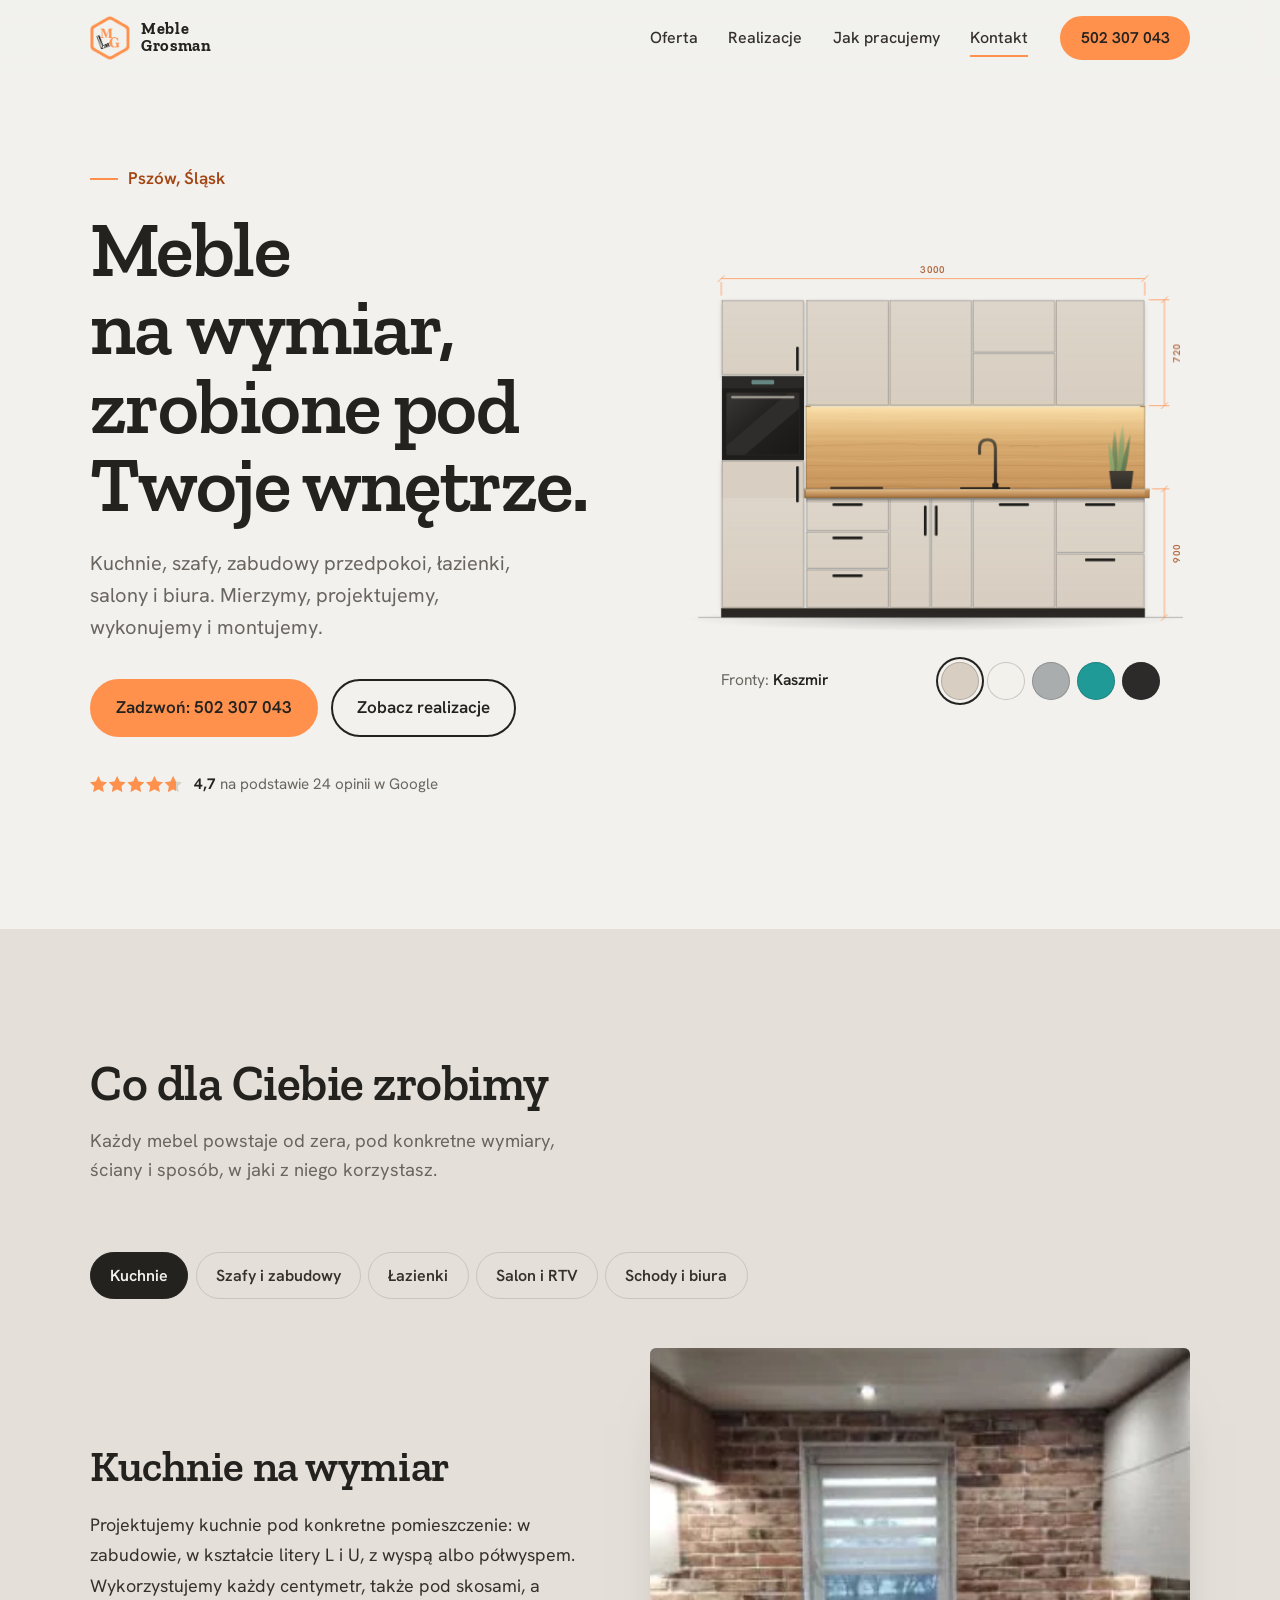
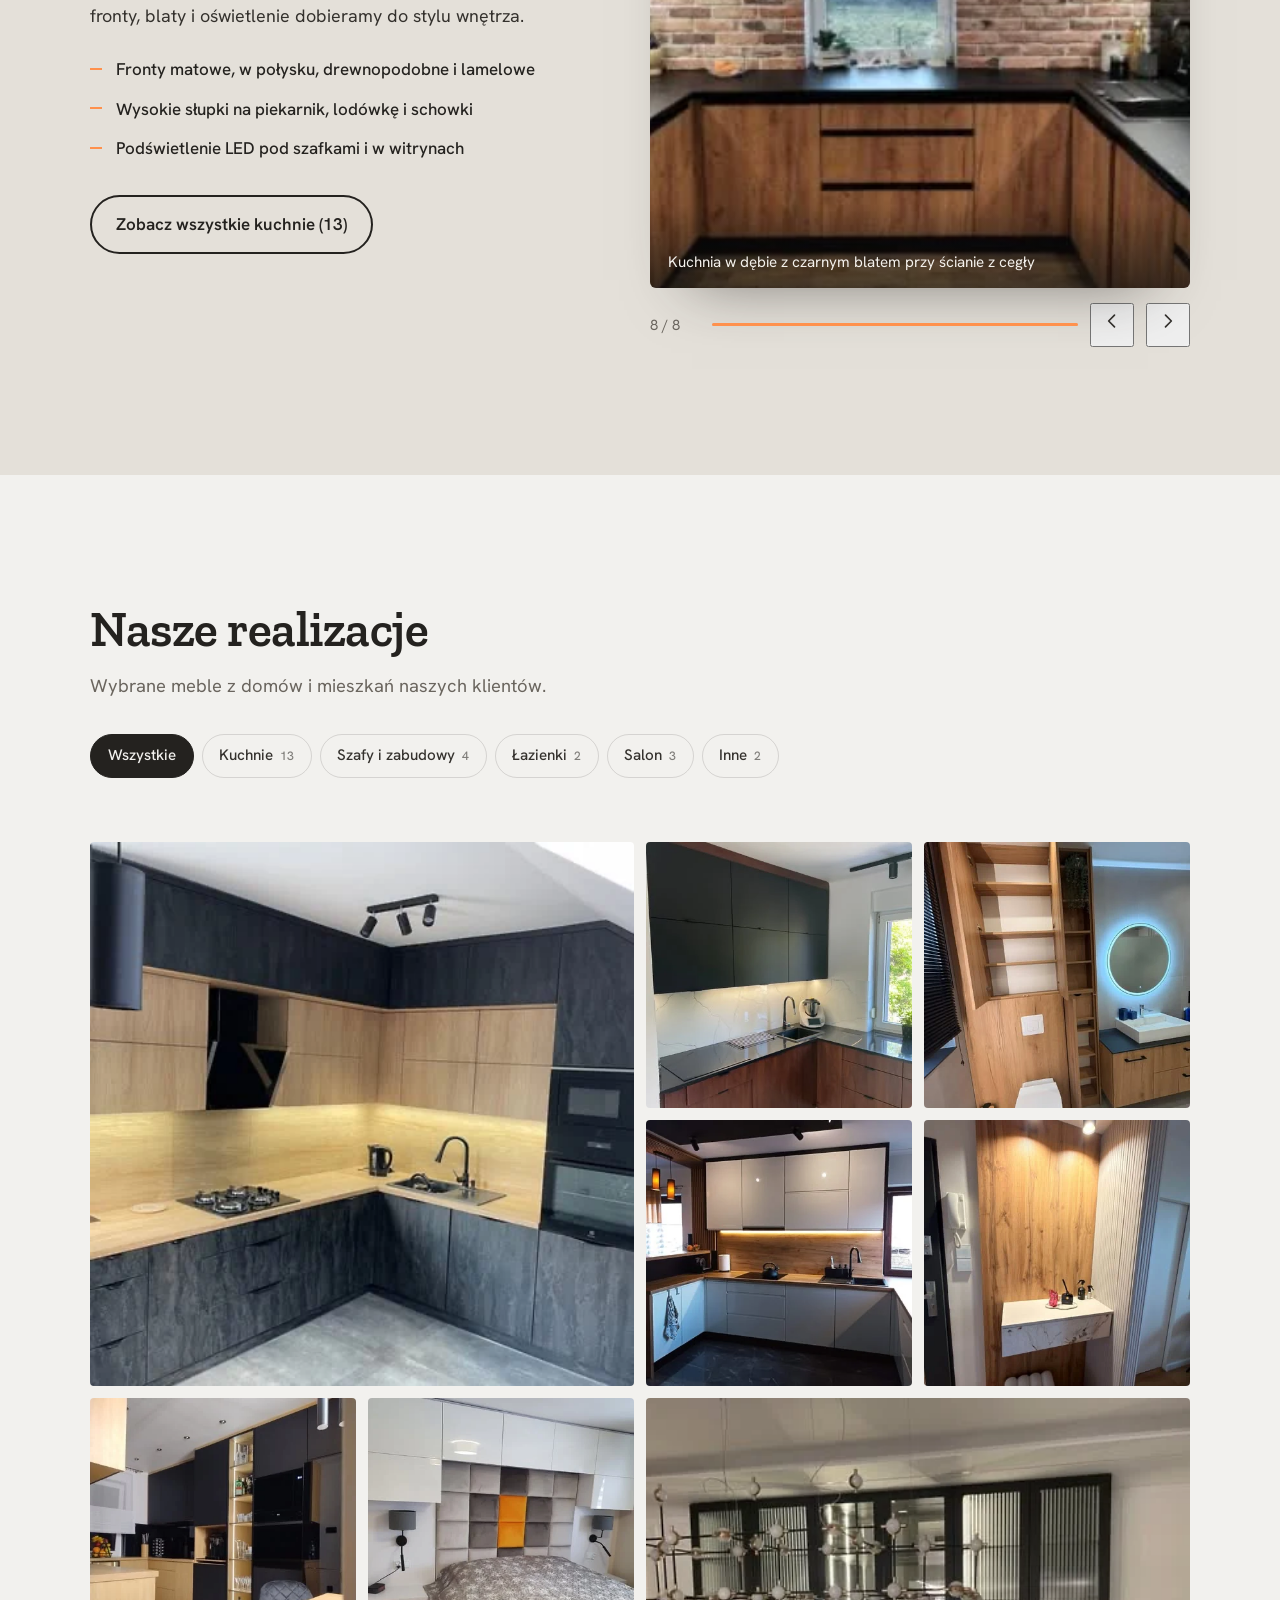
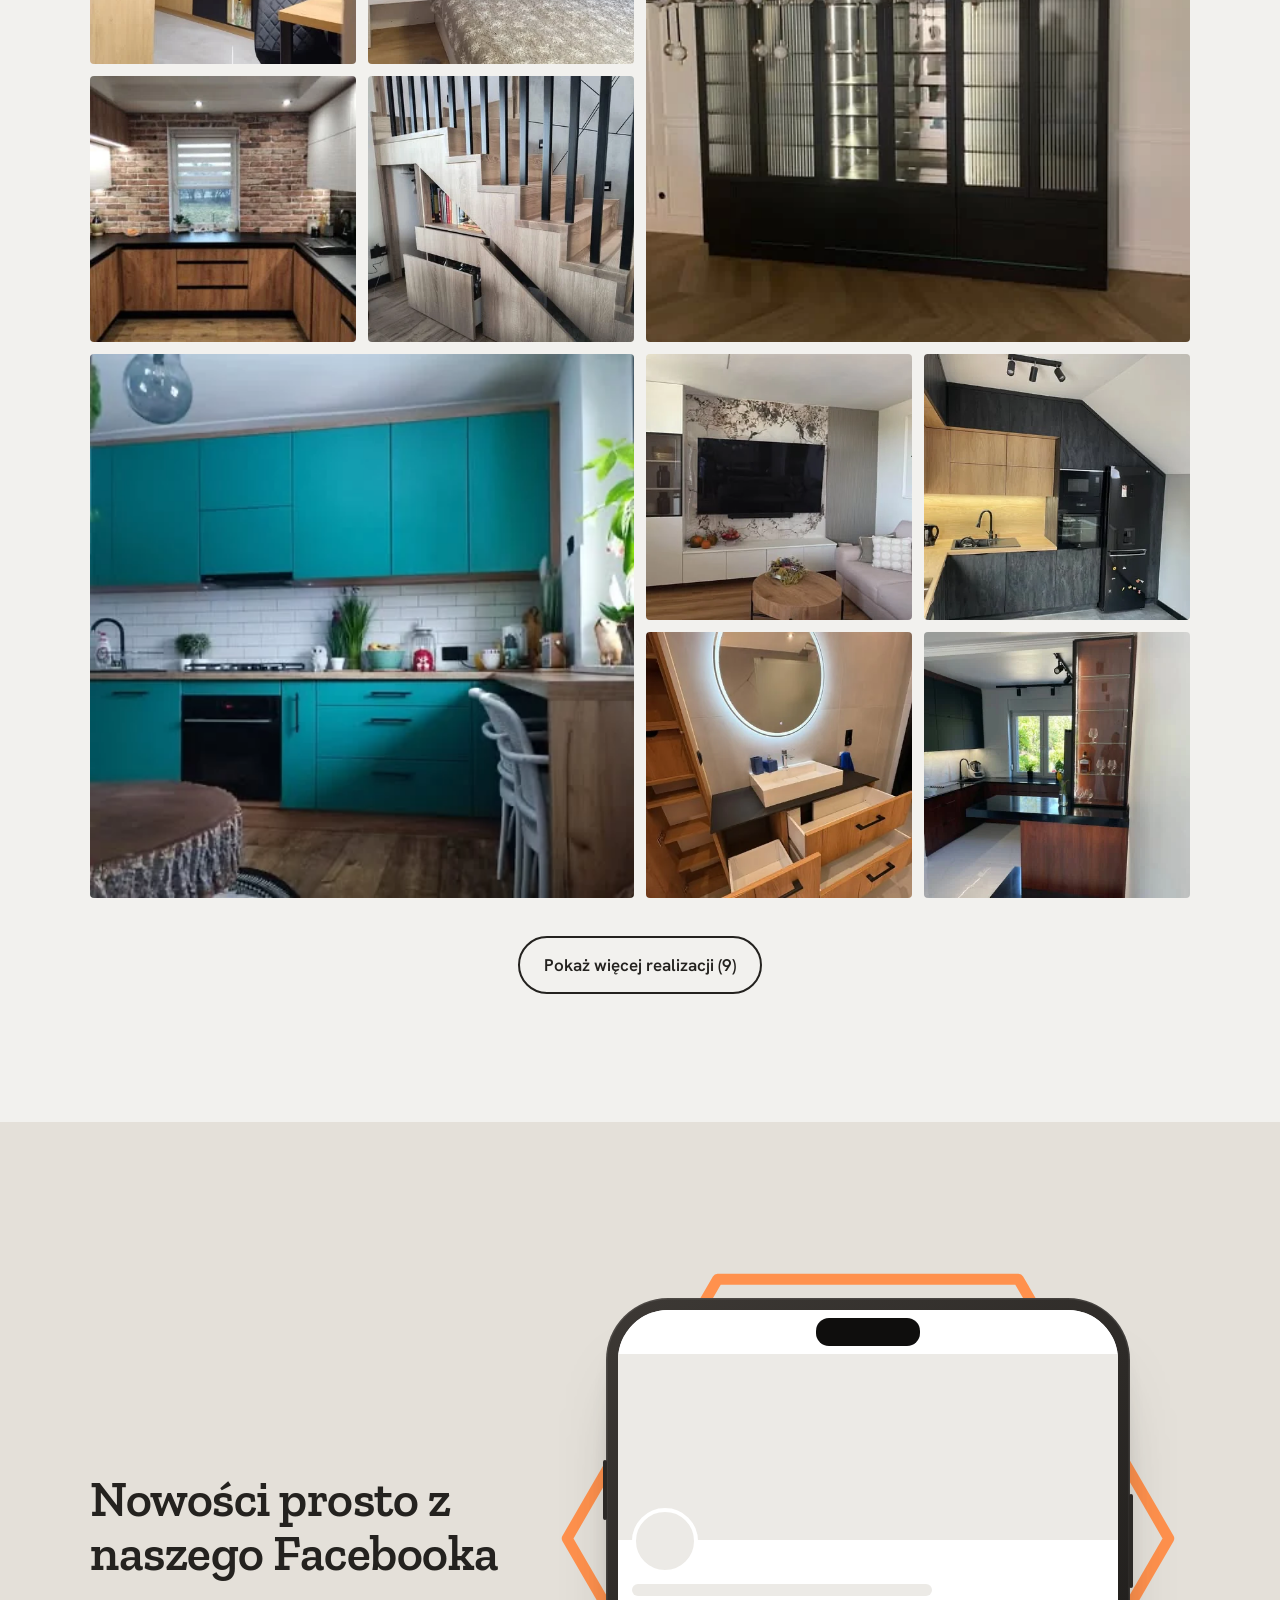
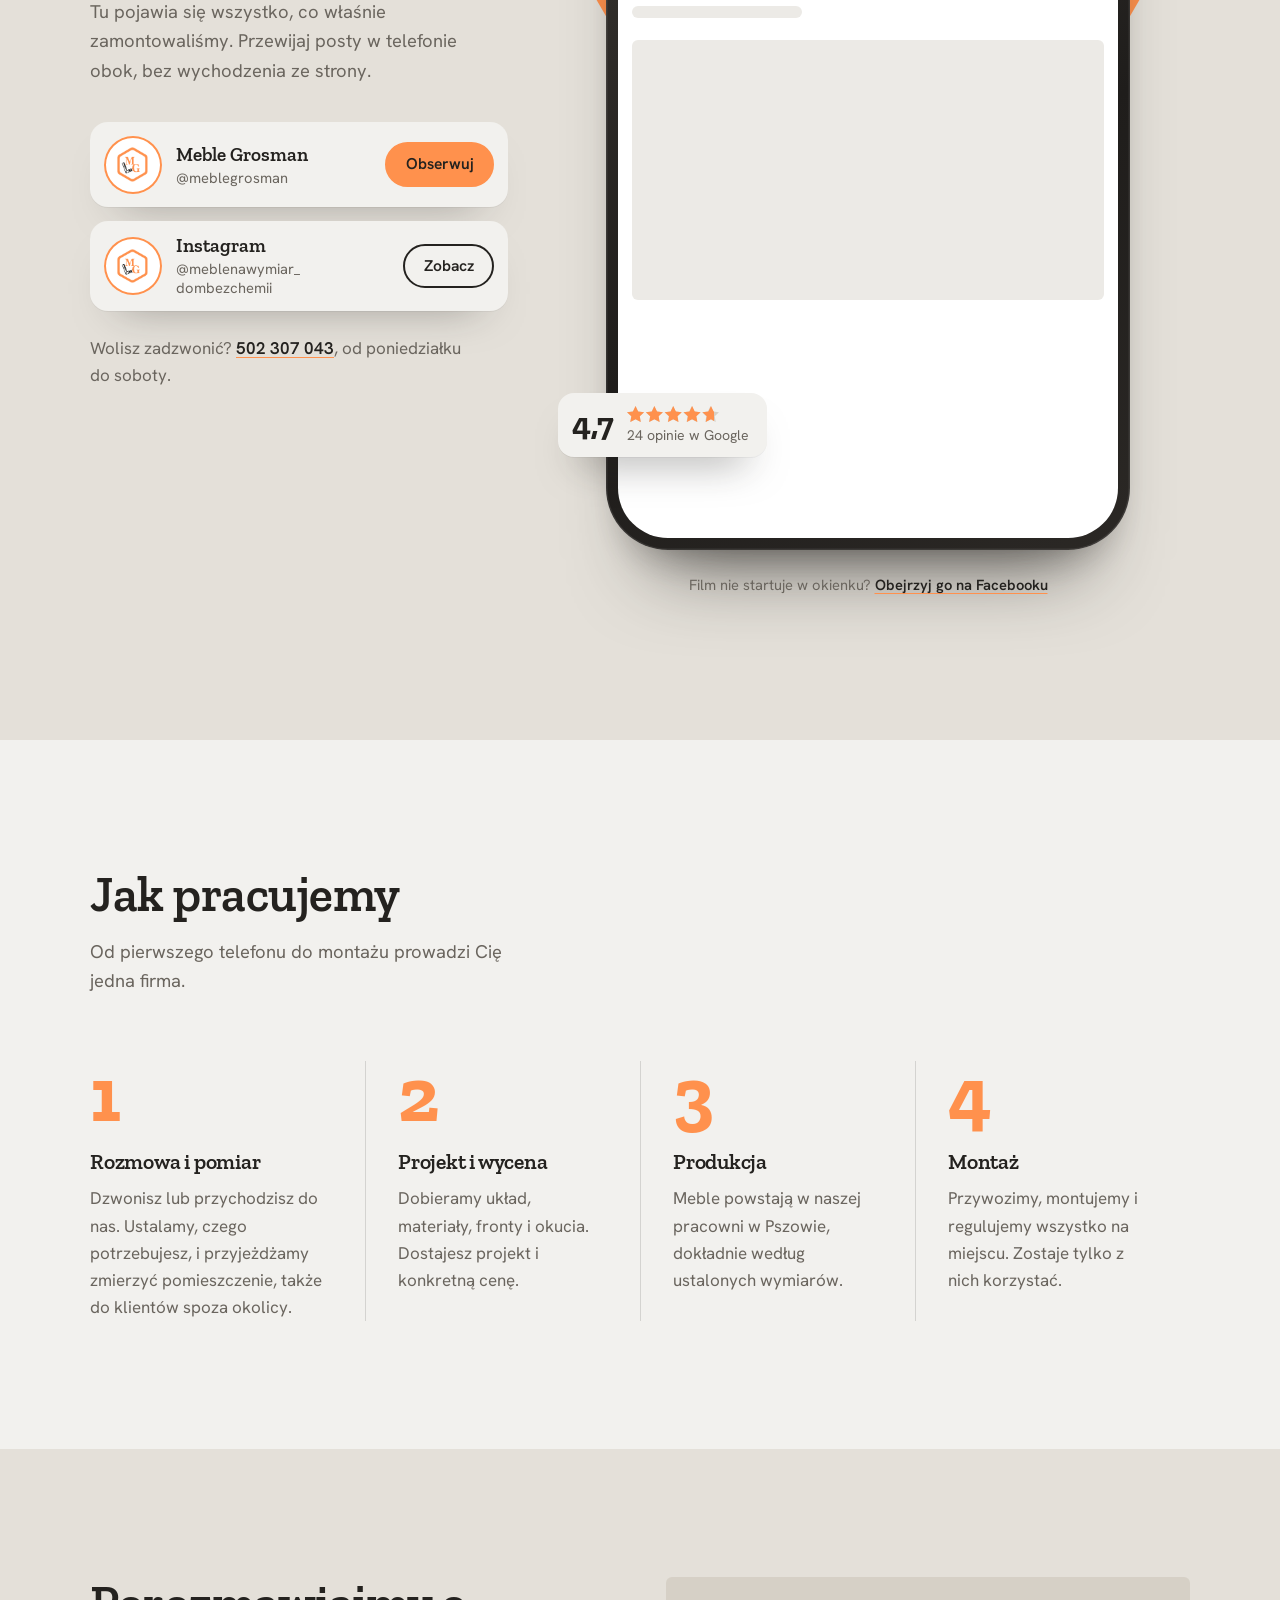
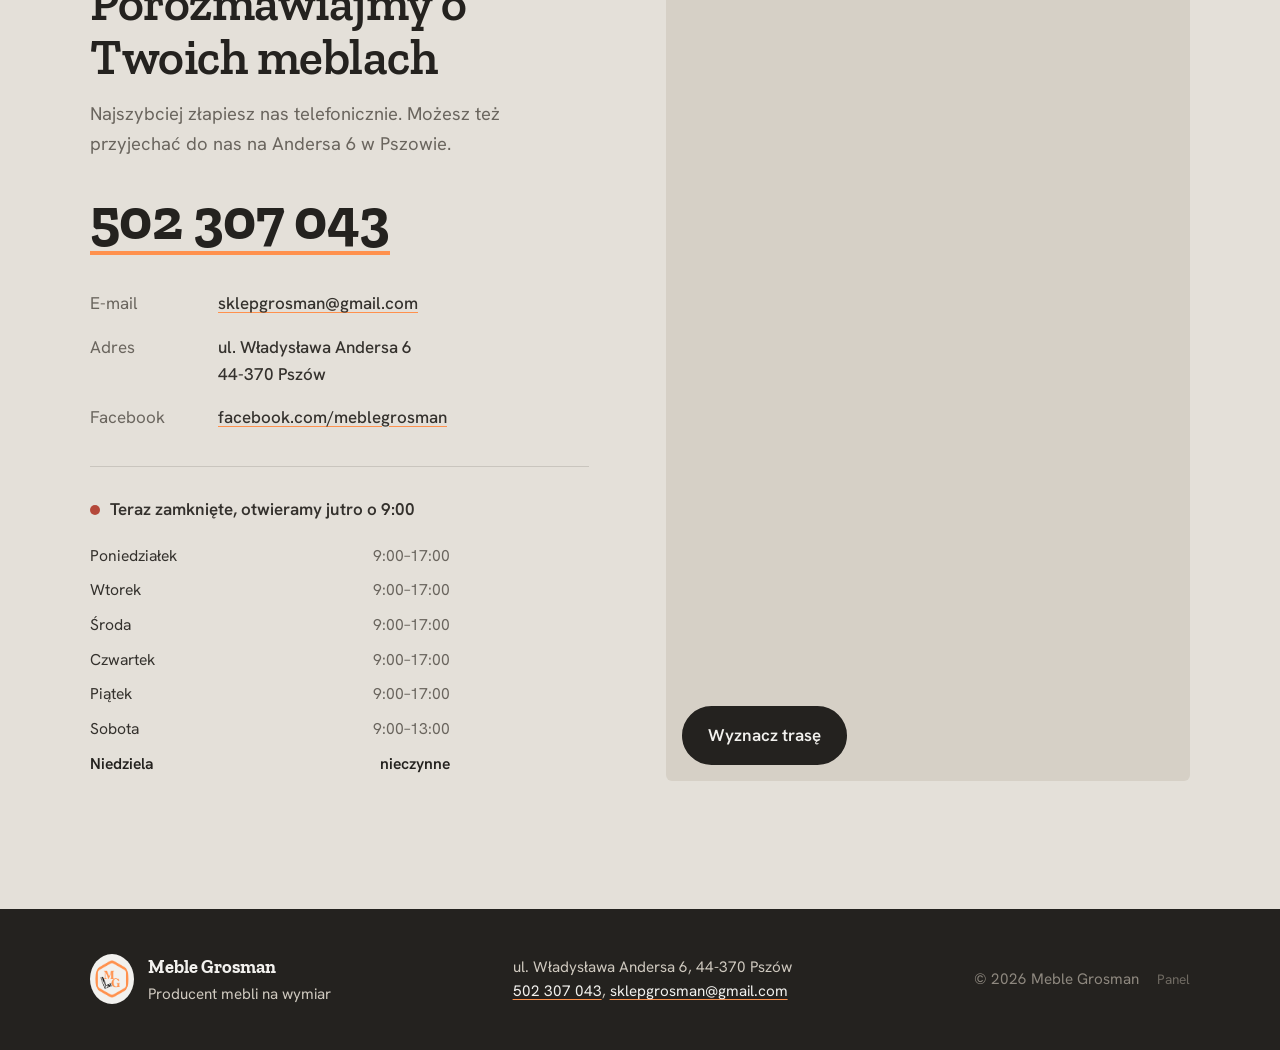
==== commit fa755a84: "admin" ====
--- a/index.html
+++ b/index.html
@@ -50,9 +50,9 @@
 <body>
   <a class="skip" href="#tresc">Przejdź do treści</a>
 
-  <header class="top" id="top">
+  <header class="top" id="naglowek">
     <div class="wrap top__inner">
-      <a class="brand" href="#top" aria-label="Meble Grosman, strona główna">
+      <a class="brand" href="./" aria-label="Meble Grosman, strona główna">
         <img src="img/logo-mark.png" alt="" width="46" height="52">
         <span class="brand__name">Meble<br>Grosman</span>
       </a>
@@ -277,7 +277,7 @@
       </div>
     </section>
 
-    <!-- OFERTA -->
+    <!-- OFERTA: zakładki z kategoriami, opis i pokaz zdjęć z danej kategorii (zdjęcia z data/realizacje.json) -->
     <section class="offer" id="oferta">
       <div class="wrap">
         <div class="section-head">
@@ -285,54 +285,41 @@
           <p>Każdy mebel powstaje od zera, pod konkretne wymiary, ściany i sposób, w jaki z niego korzystasz.</p>
         </div>
 
-        <div class="offer__grid">
-          <ul class="offer__list" id="offerList">
-            <li>
-              <button class="offer__item is-active" data-img="img/kuchnia-grafit-dab.webp" data-alt="Kuchnia w kształcie L: grafitowe fronty, dąb i LED">
-                <span class="offer__name">Kuchnie</span>
-                <span class="offer__desc">W zabudowie, w kształcie L i U, z wyspą lub półwyspem. Fronty w macie, połysku, okleinie drewnopodobnej i lameli.</span>
+        <div class="tabs" role="tablist" aria-label="Rodzaje mebli" id="offerTabs">
+          <button class="tab" role="tab" id="tab-kuchnie" data-cat="kuchnie" aria-selected="true" aria-controls="offerPanel">Kuchnie</button>
+          <button class="tab" role="tab" id="tab-szafy" data-cat="szafy" aria-selected="false" aria-controls="offerPanel" tabindex="-1">Szafy i zabudowy</button>
+          <button class="tab" role="tab" id="tab-lazienki" data-cat="lazienki" aria-selected="false" aria-controls="offerPanel" tabindex="-1">Łazienki</button>
+          <button class="tab" role="tab" id="tab-salon" data-cat="salon" aria-selected="false" aria-controls="offerPanel" tabindex="-1">Salon i RTV</button>
+          <button class="tab" role="tab" id="tab-inne" data-cat="inne" aria-selected="false" aria-controls="offerPanel" tabindex="-1">Schody i biura</button>
+        </div>
+
+        <div class="offer__panel" id="offerPanel" role="tabpanel" aria-labelledby="tab-kuchnie">
+          <div class="offer__text" id="offerText">
+            <h3 id="offerTitle">Kuchnie na wymiar</h3>
+            <p id="offerDesc">Projektujemy kuchnie pod konkretne pomieszczenie: w zabudowie, w kształcie litery L i U, z wyspą albo półwyspem. Wykorzystujemy każdy centymetr, także pod skosami, a fronty, blaty i oświetlenie dobieramy do stylu wnętrza.</p>
+            <ul class="offer__points" id="offerPoints">
+              <li>Fronty matowe, w połysku, drewnopodobne i lamelowe</li>
+              <li>Wysokie słupki na piekarnik, lodówkę i schowki</li>
+              <li>Podświetlenie LED pod szafkami i w witrynach</li>
+            </ul>
+            <button class="btn btn--ghost" id="offerMore" type="button">Zobacz wszystkie kuchnie</button>
+          </div>
+
+          <div class="show" id="offerShow">
+            <div class="show__frame" aria-live="off">
+              <figure class="show__slide is-active"><img alt="" width="414" height="414"><figcaption></figcaption></figure>
+              <figure class="show__slide"><img alt="" width="414" height="414"><figcaption></figcaption></figure>
+            </div>
+            <div class="show__bar">
+              <span class="show__count" id="showCount"></span>
+              <span class="show__progress" aria-hidden="true"><i id="showProgress"></i></span>
+              <button class="arrow arrow--small" id="showPrev" type="button" aria-label="Poprzednie zdjęcie">
+                <svg viewBox="0 0 24 24" width="20" height="20" aria-hidden="true"><path d="M15 5l-7 7 7 7" stroke="currentColor" stroke-width="2" fill="none" stroke-linecap="round" stroke-linejoin="round"/></svg>
               </button>
-              <img class="offer__thumb" src="img/kuchnia-grafit-dab.webp" alt="" loading="lazy" width="414" height="414">
-            </li>
-            <li>
-              <button class="offer__item" data-img="img/szafa-dab.webp" data-alt="Szafa wnękowa z białymi frontami i dębowym bokiem">
-                <span class="offer__name">Szafy i garderoby</span>
-                <span class="offer__desc">Szafy wnękowe i wolnostojące, od podłogi do sufitu, z wnętrzem rozplanowanym pod Twoje rzeczy.</span>
+              <button class="arrow arrow--small" id="showNext" type="button" aria-label="Następne zdjęcie">
+                <svg viewBox="0 0 24 24" width="20" height="20" aria-hidden="true"><path d="M9 5l7 7-7 7" stroke="currentColor" stroke-width="2" fill="none" stroke-linecap="round" stroke-linejoin="round"/></svg>
               </button>
-              <img class="offer__thumb" src="img/szafa-dab.webp" alt="" loading="lazy" width="414" height="414">
-            </li>
-            <li>
-              <button class="offer__item" data-img="img/przedpokoj-konsola.webp" data-alt="Przedpokój z dębową ścianą i konsolą">
-                <span class="offer__name">Przedpokoje</span>
-                <span class="offer__desc">Zabudowy wejścia, konsole, panele lamelowe i ukryte schowki tam, gdzie liczy się każdy centymetr.</span>
-              </button>
-              <img class="offer__thumb" src="img/przedpokoj-konsola.webp" alt="" loading="lazy" width="414" height="414">
-            </li>
-            <li>
-              <button class="offer__item" data-img="img/lazienka-szafka.webp" data-alt="Szafka łazienkowa z umywalką nablatową">
-                <span class="offer__name">Łazienki</span>
-                <span class="offer__desc">Szafki pod umywalkę, wysokie słupki i zabudowy stelaża WC, odporne na wilgoć.</span>
-              </button>
-              <img class="offer__thumb" src="img/lazienka-szafka.webp" alt="" loading="lazy" width="414" height="414">
-            </li>
-            <li>
-              <button class="offer__item" data-img="img/salon-witryny-czarne.webp" data-alt="Czarne witryny z ryflowanym szkłem">
-                <span class="offer__name">Salon i RTV</span>
-                <span class="offer__desc">Szafki RTV, witryny z podświetleniem i ściany z lameli, które spinają całe wnętrze.</span>
-              </button>
-              <img class="offer__thumb" src="img/salon-witryny-czarne.webp" alt="" loading="lazy" width="414" height="414">
-            </li>
-            <li>
-              <button class="offer__item" data-img="img/schody-zabudowa.webp" data-alt="Zabudowa pod schodami z szufladami i półką na książki">
-                <span class="offer__name">Schody i biura</span>
-                <span class="offer__desc">Zabudowy pod schodami, biurka i meble do firm. Jeśli masz nietypowy pomysł, porozmawiajmy.</span>
-              </button>
-              <img class="offer__thumb" src="img/schody-zabudowa.webp" alt="" loading="lazy" width="414" height="414">
-            </li>
-          </ul>
-
-          <div class="offer__preview" aria-hidden="true">
-            <img id="offerPreview" src="img/kuchnia-grafit-dab.webp" alt="" width="414" height="414">
+            </div>
           </div>
         </div>
       </div>
@@ -356,35 +343,15 @@
           </div>
         </div>
 
-        <ul class="gallery" id="gallery">
-          <li class="g-wide" data-cat="kuchnie"><button><img src="img/kuchnia-grafit-dab.webp" alt="Kuchnia w kształcie L: grafitowe fronty, dąb i podświetlenie LED" loading="lazy" width="414" height="414"></button></li>
-          <li data-cat="kuchnie"><button><img src="img/kuchnia-czarna-marmur.webp" alt="Kuchnia z czarnymi matowymi szafkami, blatem w marmurze i frontami w orzechu" loading="lazy" width="414" height="414"></button></li>
-          <li data-cat="lazienki"><button><img src="img/lazienka-zabudowa.webp" alt="Łazienka z dębową zabudową WC i regałami" loading="lazy" width="414" height="414"></button></li>
-          <li data-cat="kuchnie"><button><img src="img/kuchnia-biala-polysk-led.webp" alt="Kuchnia z białymi frontami w połysku, dębową blendą i LED" loading="lazy" width="414" height="414"></button></li>
-          <li data-cat="szafy"><button><img src="img/przedpokoj-konsola.webp" alt="Przedpokój z dębową ścianą i konsolą" loading="lazy" width="414" height="414"></button></li>
-          <li class="g-wide g-right" data-cat="salon"><button><img src="img/salon-witryny-czarne.webp" alt="Czarne witryny z ryflowanym szkłem i podświetleniem" loading="lazy" width="414" height="414"></button></li>
-          <li data-cat="kuchnie"><button><img src="img/kuchnia-czarna-dab.webp" alt="Kuchnia z czarnymi matowymi frontami i dębem, podświetlany regał" loading="lazy" width="414" height="414"></button></li>
-          <li data-cat="szafy"><button><img src="img/sypialnia-panele.webp" alt="Sypialnia: zabudowa nad łóżkiem i tapicerowane panele" loading="lazy" width="414" height="414"></button></li>
-          <li data-cat="kuchnie"><button><img src="img/kuchnia-cegla.webp" alt="Kuchnia w dębie z czarnym blatem przy ścianie z cegły" loading="lazy" width="414" height="414"></button></li>
-          <li data-cat="inne"><button><img src="img/schody-zabudowa.webp" alt="Zabudowa pod schodami z szufladami i półką na książki" loading="lazy" width="414" height="414"></button></li>
-          <li class="g-wide" data-cat="kuchnie"><button><img src="img/kuchnia-turkus.webp" alt="Kuchnia z turkusowymi frontami i dębowym blatem" loading="lazy" width="414" height="414"></button></li>
-          <li data-cat="salon"><button><img src="img/salon-rtv.webp" alt="Ściana RTV w salonie z białą szafką i lamelami" loading="lazy" width="414" height="414"></button></li>
-          <li data-cat="kuchnie"><button><img src="img/kuchnia-grafit-skos.webp" alt="Grafitowa kuchnia ze słupkiem pod skosem dachu" loading="lazy" width="414" height="414"></button></li>
-          <li data-cat="lazienki"><button><img src="img/lazienka-szafka.webp" alt="Szafka łazienkowa z szufladami i umywalką nablatową" loading="lazy" width="414" height="414"></button></li>
-          <li data-cat="kuchnie"><button><img src="img/kuchnia-witryna-orzech.webp" alt="Kuchnia z półwyspem i podświetlaną witryną w orzechu" loading="lazy" width="414" height="414"></button></li>
-          <li class="g-wide g-right" data-cat="kuchnie" data-more><button><img src="img/kuchnia-lamele-dab.webp" alt="Kuchnia z lamelowymi frontami i dębowym blatem" loading="lazy" width="414" height="414"></button></li>
-          <li data-cat="kuchnie" data-more><button><img src="img/kuchnia-szara-okap.webp" alt="Szara kuchnia z czarnym okapem i ciemnym blatem" loading="lazy" width="414" height="414"></button></li>
-          <li data-cat="salon" data-more><button><img src="img/salon-witryna.webp" alt="Witryna z podświetleniem między lamelowymi frontami" loading="lazy" width="414" height="414"></button></li>
-          <li data-cat="inne" data-more><button><img src="img/biurko-lamele.webp" alt="Narożne biurko z lamelowym panelem" loading="lazy" width="414" height="414"></button></li>
-          <li data-cat="szafy" data-more><button><img src="img/szafa-dab.webp" alt="Szafa z białymi frontami i dębowym bokiem" loading="lazy" width="414" height="414"></button></li>
-          <li data-cat="kuchnie" data-more><button><img src="img/kuchnia-biala-dab-led.webp" alt="Biała kuchnia z dębowym blatem i podświetleniem LED" loading="lazy" width="414" height="414"></button></li>
-          <li data-cat="szafy" data-more><button><img src="img/przedpokoj-lamele.webp" alt="Przedpokój z lamelową zabudową i półką" loading="lazy" width="414" height="414"></button></li>
-          <li data-cat="kuchnie" data-more><button><img src="img/kuchnia-ciemna-wieczor.webp" alt="Kuchnia z ciemnymi szafkami górnymi i dębowymi dolnymi" loading="lazy" width="414" height="414"></button></li>
-          <li data-cat="kuchnie" data-more><button><img src="img/kuchnia-szara-klasyczna.webp" alt="Szara kuchnia w stylu klasycznym z witrynkami" loading="lazy" width="414" height="414"></button></li>
+        <ul class="gallery" id="gallery" aria-busy="true">
+          <li class="g-wide g-skeleton" aria-hidden="true"></li>
+          <li class="g-skeleton" aria-hidden="true"></li><li class="g-skeleton" aria-hidden="true"></li>
+          <li class="g-skeleton" aria-hidden="true"></li><li class="g-skeleton" aria-hidden="true"></li>
         </ul>
-        <div class="gallery__more">
-          <button class="btn btn--ghost" id="galleryMore" type="button">Pokaż więcej realizacji (9)</button>
-        </div>
+        <div class="gallery__more" hidden>
+          <button class="btn btn--ghost" id="galleryMore" type="button">Pokaż więcej realizacji</button>
+        </div>
+        <noscript><p class="gallery__noscript">Galeria wymaga włączonego JavaScriptu. Nasze realizacje znajdziesz też na <a href="https://www.facebook.com/meblegrosman">Facebooku</a>.</p></noscript>
       </div>
     </section>
 
@@ -404,6 +371,16 @@
             </span>
             <a class="btn btn--small profile__follow" href="https://www.facebook.com/meblegrosman" target="_blank" rel="noopener">Obserwuj</a>
           </div>
+
+          <a class="profile profile--ig" href="https://www.instagram.com/meblenawymiar_dombezchemii/" target="_blank" rel="noopener">
+            <span class="profile__avatar"><img src="img/logo-mark.png" alt="" width="40" height="45"></span>
+            <span class="profile__who">
+              <strong>Instagram</strong>
+              <span>@meblenawymiar_<wbr>dombezchemii</span>
+            </span>
+            <span class="btn btn--small btn--ghost profile__follow">Zobacz</span>
+          </a>
+          <ul class="ig-grid" id="igGrid" hidden></ul>
 
           <p class="social__note">Wolisz zadzwonić? <a href="tel:+48502307043">502 307 043</a>, od poniedziałku do soboty.</p>
         </div>
@@ -437,6 +414,7 @@
               </span>
             </a>
           </div>
+          <p class="social__hint" id="fbHint" hidden>Film nie startuje w okienku? <a href="https://www.facebook.com/meblegrosman" target="_blank" rel="noopener">Obejrzyj go na Facebooku</a></p>
         </div>
       </div>
     </section>
@@ -452,7 +430,7 @@
           <li>
             <span class="steps__no" aria-hidden="true">1</span>
             <h3>Rozmowa i pomiar</h3>
-            <p>Dzwonisz lub przychodzisz do nas. Ustalamy, czego potrzebujesz, i przyjeżdżamy zmierzyć pomieszczenie.</p>
+            <p>Dzwonisz lub przychodzisz do nas. Ustalamy, czego potrzebujesz, i przyjeżdżamy zmierzyć pomieszczenie, także do klientów spoza okolicy.</p>
           </li>
           <li>
             <span class="steps__no" aria-hidden="true">2</span>
@@ -523,7 +501,7 @@
       </div>
       <p class="foot__meta">ul. Władysława Andersa 6, 44-370 Pszów<br>
         <a href="tel:+48502307043">502 307 043</a>, <a href="mailto:sklepgrosman@gmail.com">sklepgrosman@gmail.com</a></p>
-      <p class="foot__copy">© <span id="year">2026</span> Meble Grosman</p>
+      <p class="foot__copy">© <span id="year">2026</span> Meble Grosman <a class="foot__admin" href="admin/" rel="nofollow">Panel</a></p>
     </div>
   </footer>
 
--- a/css/style.css
+++ b/css/style.css
@@ -440,92 +440,147 @@
   flex-wrap: wrap;
 }
 
-/* ---------- Oferta ---------- */
+/* ---------- Oferta: zakładki, opis i pokaz zdjęć z kategorii ---------- */
 .offer {
   padding-block: var(--section);
   background: var(--stone);
 }
-.offer__grid {
-  display: grid;
-  grid-template-columns: 1fr minmax(0, 440px);
-  gap: clamp(2rem, 6vw, 6rem);
-  align-items: start;
-}
-.offer__list {
+.tabs {
+  display: flex;
+  gap: .45rem;
+  margin-bottom: clamp(1.75rem, 3.5vw, 2.75rem);
+  padding: 3px 3px 5px;
+  margin-inline: -3px;
+  overflow-x: auto;
+  scrollbar-width: none;
+}
+.tabs::-webkit-scrollbar { display: none; }
+.tab {
+  flex: none;
+  min-height: 46px;
+  padding: .6rem 1.2rem;
+  border: 1.5px solid var(--line);
+  border-radius: 999px;
+  background: transparent;
+  color: var(--ink);
+  font-weight: 600;
+  font-size: 1rem;
+  cursor: pointer;
+  transition: background-color .2s, border-color .2s, color .2s;
+}
+.tab:hover { border-color: var(--graphite); }
+.tab[aria-selected="true"] {
+  background: var(--graphite);
+  border-color: var(--graphite);
+  color: var(--paper);
+}
+
+.offer__panel {
+  display: grid;
+  grid-template-columns: minmax(0, 1fr) minmax(0, 540px);
+  gap: clamp(2rem, 5vw, 5rem);
+  align-items: center;
+}
+.offer__text { transition: opacity .28s ease, transform .28s ease; }
+.offer__text.is-changing { opacity: 0; transform: translateY(8px); }
+.offer__text h3 { font-size: clamp(1.9rem, 3.4vw, 2.7rem); }
+.offer__text p {
+  margin-top: 1.1rem;
+  max-width: 52ch;
+  font-size: clamp(1.08rem, 1.4vw, 1.2rem);
+  line-height: 1.68;
+}
+.offer__points {
   list-style: none;
+  margin: 1.6rem 0 2.1rem;
+  padding: 0;
+  display: grid;
+  gap: .75rem;
+}
+.offer__points li {
+  position: relative;
+  padding-left: 1.6rem;
+  font-weight: 500;
+  color: var(--graphite);
+}
+.offer__points li::before {
+  content: "";
+  position: absolute;
+  left: 0;
+  top: .7em;
+  width: .75rem;
+  height: 2px;
+  background: var(--orange);
+}
+
+/* pokaz zdjęć: przenikanie, powolne przybliżenie i pasek postępu */
+.show { width: 100%; }
+.show__frame {
+  position: relative;
+  aspect-ratio: 1 / 1;
+  overflow: hidden;
+  border-radius: 6px;
+  background: var(--stone-2);
+  box-shadow: 0 34px 60px -42px rgba(36, 34, 31, .6);
+}
+.show__slide {
+  position: absolute;
+  inset: 0;
   margin: 0;
-  padding: 0;
-  border-top: 1px solid var(--line);
-}
-.offer__list li {
-  border-bottom: 1px solid var(--line);
-}
-.offer__item {
-  display: grid;
-  width: 100%;
-  text-align: left;
-  border: 0;
-  background: transparent;
-  padding: 1.35rem 0 1.35rem 1.4rem;
-  cursor: pointer;
-  position: relative;
-}
-.offer__item::before {
-  content: "";
-  position: absolute;
-  left: 0;
-  top: 1.55rem;
-  height: 1.5rem;
-  width: 4px;
-  border-radius: 2px;
-  background: var(--orange);
-  transform: scaleY(0);
-  transition: transform .3s;
-}
-.offer__item.is-active::before { transform: scaleY(1); }
-.offer__name {
-  font-family: var(--f-display);
-  font-weight: 600;
-  font-size: clamp(1.5rem, 2.6vw, 2.05rem);
-  line-height: 1.15;
-  color: var(--muted);
-  transition: color .25s;
-}
-.offer__item:hover .offer__name,
-.offer__item.is-active .offer__name { color: var(--graphite); }
-
-.offer__desc {
-  display: block;
-  max-height: 0;
-  overflow: hidden;
   opacity: 0;
-  color: var(--ink);
-  max-width: 50ch;
-  transition: max-height .4s ease, margin .35s ease, opacity .35s;
-}
-.offer__item.is-active .offer__desc {
-  max-height: 9rem;
-  margin-top: .55rem;
-  opacity: 1;
-}
-
-.offer__thumb { display: none; }
-
-.offer__preview {
-  position: sticky;
-  top: calc(var(--top-h) + 2rem);
-  aspect-ratio: 1 / 1;
-  border-radius: 6px;
-  overflow: hidden;
-  background: var(--stone-2);
-}
-.offer__preview img {
+  transition: opacity .9s ease;
+}
+.show__slide.is-active { opacity: 1; z-index: 1; }
+.show__slide img {
   width: 100%;
   height: 100%;
   object-fit: cover;
-  transition: opacity .35s ease;
-}
-.offer__preview img.is-fading { opacity: 0; }
+}
+.show__slide.is-active img { animation: kenburns 7s ease-out forwards; }
+@keyframes kenburns { from { transform: scale(1); } to { transform: scale(1.06); } }
+.show__slide figcaption {
+  position: absolute;
+  left: 0;
+  right: 0;
+  bottom: 0;
+  padding: 3rem 1.15rem 1rem;
+  background: linear-gradient(180deg, transparent, rgba(20, 18, 16, .66));
+  color: #F4F1EC;
+  font-size: .95rem;
+  line-height: 1.35;
+}
+.show__slide figcaption:empty { display: none; }
+.show__bar {
+  display: flex;
+  align-items: center;
+  gap: .75rem;
+  margin-top: .9rem;
+}
+.show__count {
+  min-width: 3.4em;
+  color: var(--muted);
+  font-size: .92rem;
+  font-variant-numeric: tabular-nums;
+}
+.show__progress {
+  flex: 1;
+  height: 3px;
+  overflow: hidden;
+  border-radius: 2px;
+  background: var(--stone-2);
+}
+.show__progress i {
+  display: block;
+  width: 100%;
+  height: 100%;
+  background: var(--orange);
+  transform: scaleX(0);
+  transform-origin: left;
+}
+.show__progress i.is-running { animation: show-progress var(--dur, 5s) linear forwards; }
+.show.is-paused .show__progress i { animation-play-state: paused; }
+@keyframes show-progress { to { transform: scaleX(1); } }
+.arrow--small { width: 44px; height: 44px; }
 
 /* ---------- Realizacje ---------- */
 .work { padding-block: var(--section); }
@@ -567,7 +622,32 @@
 .gallery li.g-right { grid-column: 3 / span 2; }
 .gallery.is-filtered li.g-wide { grid-column: auto; grid-row: auto; }
 .gallery li[hidden] { display: none; }
-.gallery:not(.is-expanded):not(.is-filtered) li[data-more] { display: none; }
+.g-skeleton {
+  border-radius: 4px;
+  background: var(--stone);
+  animation: pulse 1.6s ease-in-out infinite;
+}
+.gallery button { position: relative; }
+.gallery img.is-loading { opacity: 0; }
+.g-play {
+  position: absolute;
+  inset: 0;
+  display: grid;
+  place-items: center;
+  pointer-events: none;
+}
+.g-play span {
+  width: 58px;
+  height: 58px;
+  border-radius: 50%;
+  display: grid;
+  place-items: center;
+  background: rgba(20, 18, 16, .62);
+  color: #fff;
+  transition: background-color .2s, color .2s, transform .2s;
+}
+.gallery button:hover .g-play span { background: var(--orange); color: var(--graphite); transform: scale(1.06); }
+.gallery__noscript { margin-top: 1rem; color: var(--muted); }
 .gallery__more {
   display: flex;
   justify-content: center;
@@ -589,7 +669,7 @@
   width: 100%;
   height: 100%;
   object-fit: cover;
-  transition: transform .6s cubic-bezier(.2, .8, .2, 1), filter .3s;
+  transition: transform .6s cubic-bezier(.2, .8, .2, 1), opacity .4s ease;
 }
 .gallery button:hover img { transform: scale(1.035); }
 
@@ -655,7 +735,50 @@
   text-overflow: ellipsis;
   white-space: nowrap;
 }
+.profile--ig {
+  margin-top: .85rem;
+  color: inherit;
+  text-decoration: none;
+  transition: transform .2s ease;
+}
+.profile--ig:hover { transform: translateY(-1px); }
+.profile--ig:hover .profile__follow { background: var(--graphite); border-color: var(--graphite); color: var(--paper); }
+.profile--ig .profile__who span { white-space: normal; overflow: visible; }
+.ig-grid {
+  list-style: none;
+  max-width: 470px;
+  margin: .85rem 0 0;
+  padding: 0;
+  display: grid;
+  grid-template-columns: repeat(3, 1fr);
+  gap: 6px;
+}
+.ig-grid[hidden] { display: none; }
+.ig-grid a {
+  display: block;
+  aspect-ratio: 1;
+  overflow: hidden;
+  border-radius: 4px;
+  background: var(--stone-2);
+}
+.ig-grid img {
+  width: 100%;
+  height: 100%;
+  object-fit: cover;
+  transition: transform .5s ease;
+}
+.ig-grid a:hover img { transform: scale(1.05); }
 .social__note { margin-top: 1.5rem; color: var(--muted); }
+.social__hint {
+  position: relative;
+  z-index: 2;
+  margin-top: 1.4rem;
+  font-size: .92rem;
+  color: var(--muted);
+  text-align: center;
+}
+.social__hint a { color: var(--graphite); font-weight: 600; text-decoration-color: var(--orange); text-underline-offset: 3px; }
+.chip__n { margin-left: .4rem; font-size: .8em; opacity: .6; font-variant-numeric: tabular-nums; }
 .social__note a {
   color: var(--graphite);
   font-weight: 600;
@@ -1127,6 +1250,13 @@
 }
 .foot__meta a { color: var(--paper); text-decoration-color: var(--orange); text-underline-offset: 3px; }
 .foot__copy { color: #8E887F; }
+.foot__admin {
+  margin-left: .9rem;
+  color: #6F6A62;
+  font-size: .85rem;
+  text-decoration: none;
+}
+.foot__admin:hover { color: var(--paper); text-decoration: underline; }
 
 /* ---------- Mobile call bar ---------- */
 .callbar {
@@ -1214,6 +1344,16 @@
   text-underline-offset: 4px;
 }
 .lightbox__link[hidden] { display: none; }
+.lightbox video {
+  display: block;
+  max-width: min(88vw, 1100px);
+  max-height: 74vh;
+  max-height: 74dvh;
+  border-radius: 4px;
+  background: #000;
+}
+.lightbox img[hidden],
+.lightbox video[hidden] { display: none; }
 .lightbox__close,
 .lightbox__nav {
   border: 0;
@@ -1249,24 +1389,8 @@
   .hero__visual { justify-self: center; }
   .hero__title { max-width: 16ch; }
 
-  .offer__grid { grid-template-columns: 1fr; }
-  .offer__preview { display: none; }
-  .offer__list li {
-    display: grid;
-    grid-template-columns: 1fr 92px;
-    gap: 1rem;
-    align-items: center;
-  }
-  .offer__thumb {
-    display: block;
-    width: 92px;
-    height: 92px;
-    object-fit: cover;
-    border-radius: 4px;
-    opacity: .55;
-    transition: opacity .3s;
-  }
-  .offer__list li:has(.is-active) .offer__thumb { opacity: 1; }
+  .offer__panel { grid-template-columns: 1fr; }
+  .show { order: -1; max-width: 560px; }
 
   .steps { grid-template-columns: 1fr 1fr; gap: 2.5rem 0; }
   .steps li:nth-child(3) { padding-left: 0; border-left: 0; }
@@ -1327,6 +1451,7 @@
   .phone__bar { height: 38px; }
   .phone__island { width: 90px; height: 25px; }
   .social__hex { left: -14px; top: -24px; width: calc(100% + 28px); }
+  .social__hint { margin-top: 3.2rem; }
   .float-card { left: 50%; bottom: -30px; translate: -50% 0; padding: .65rem .9rem .65rem .75rem; white-space: nowrap; }
   .float-card__score { font-size: 1.8rem; }
   .profile { grid-template-columns: auto minmax(0, 1fr); }
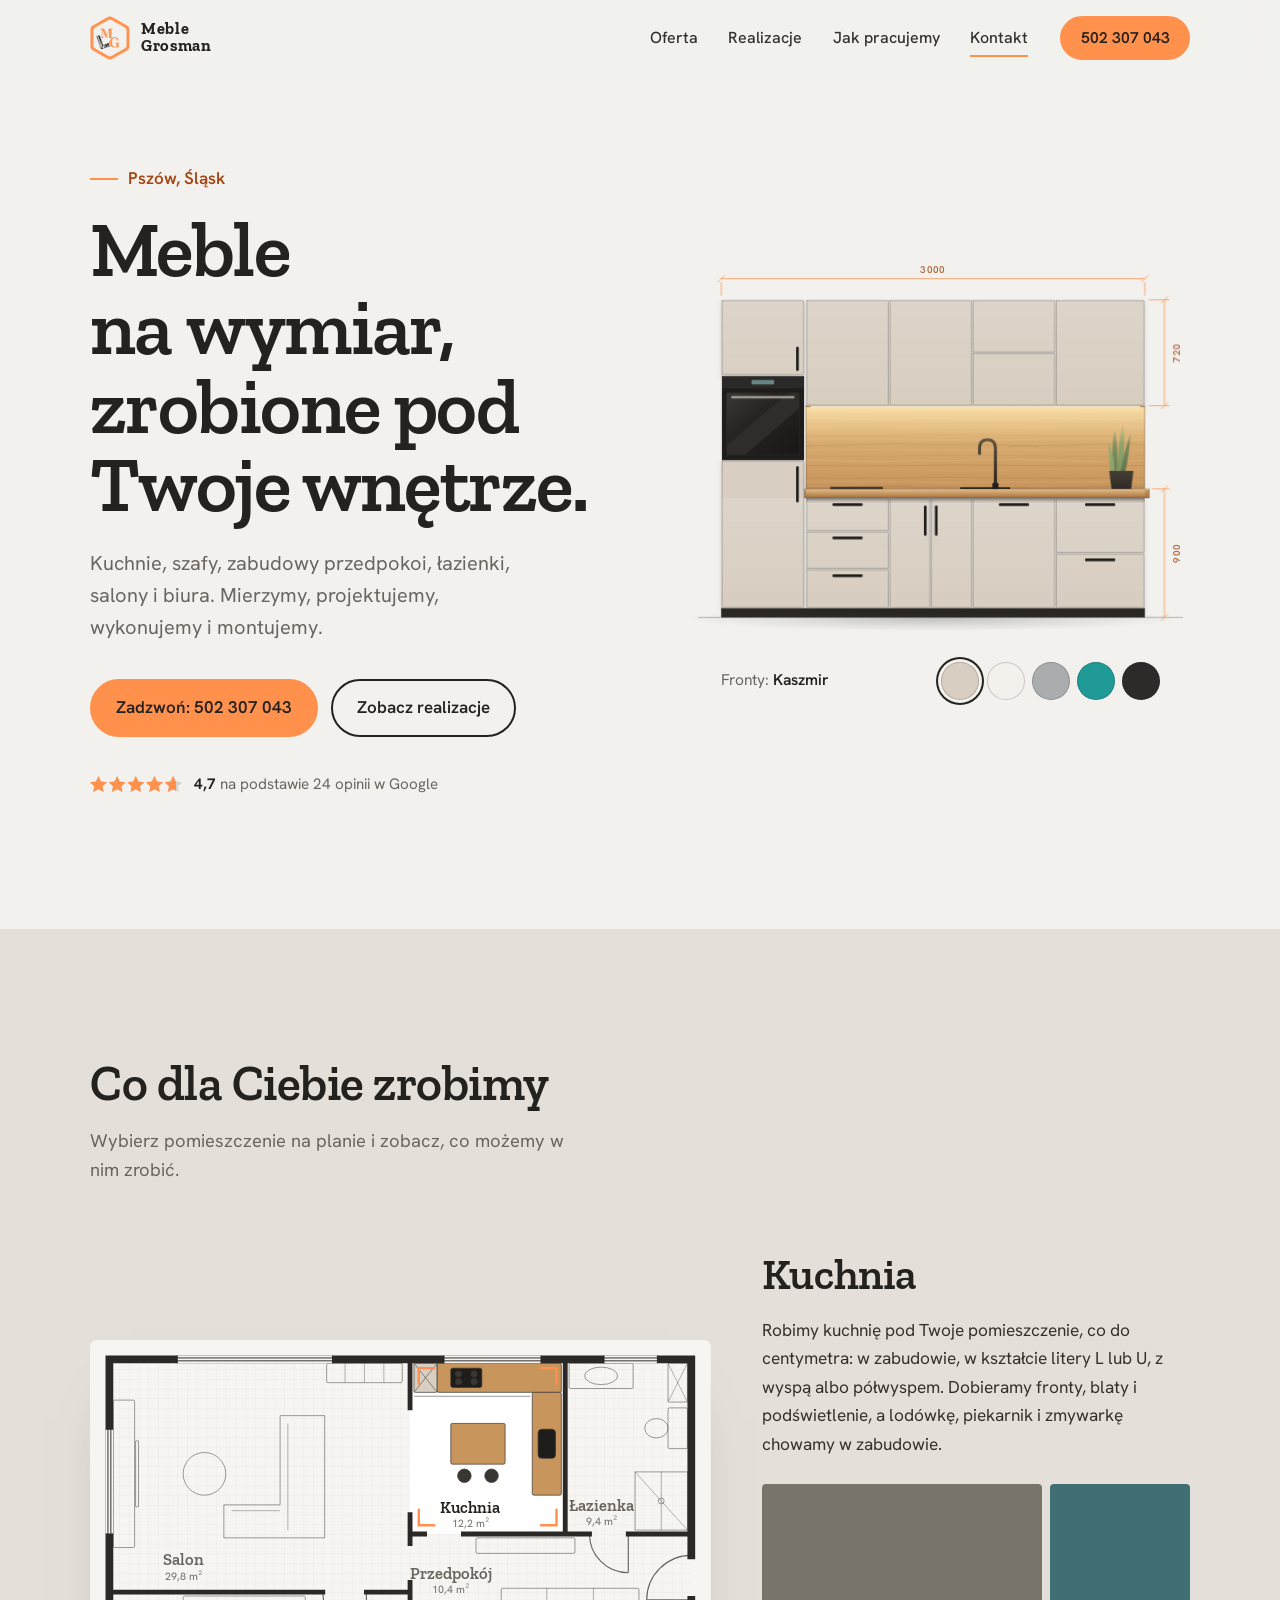
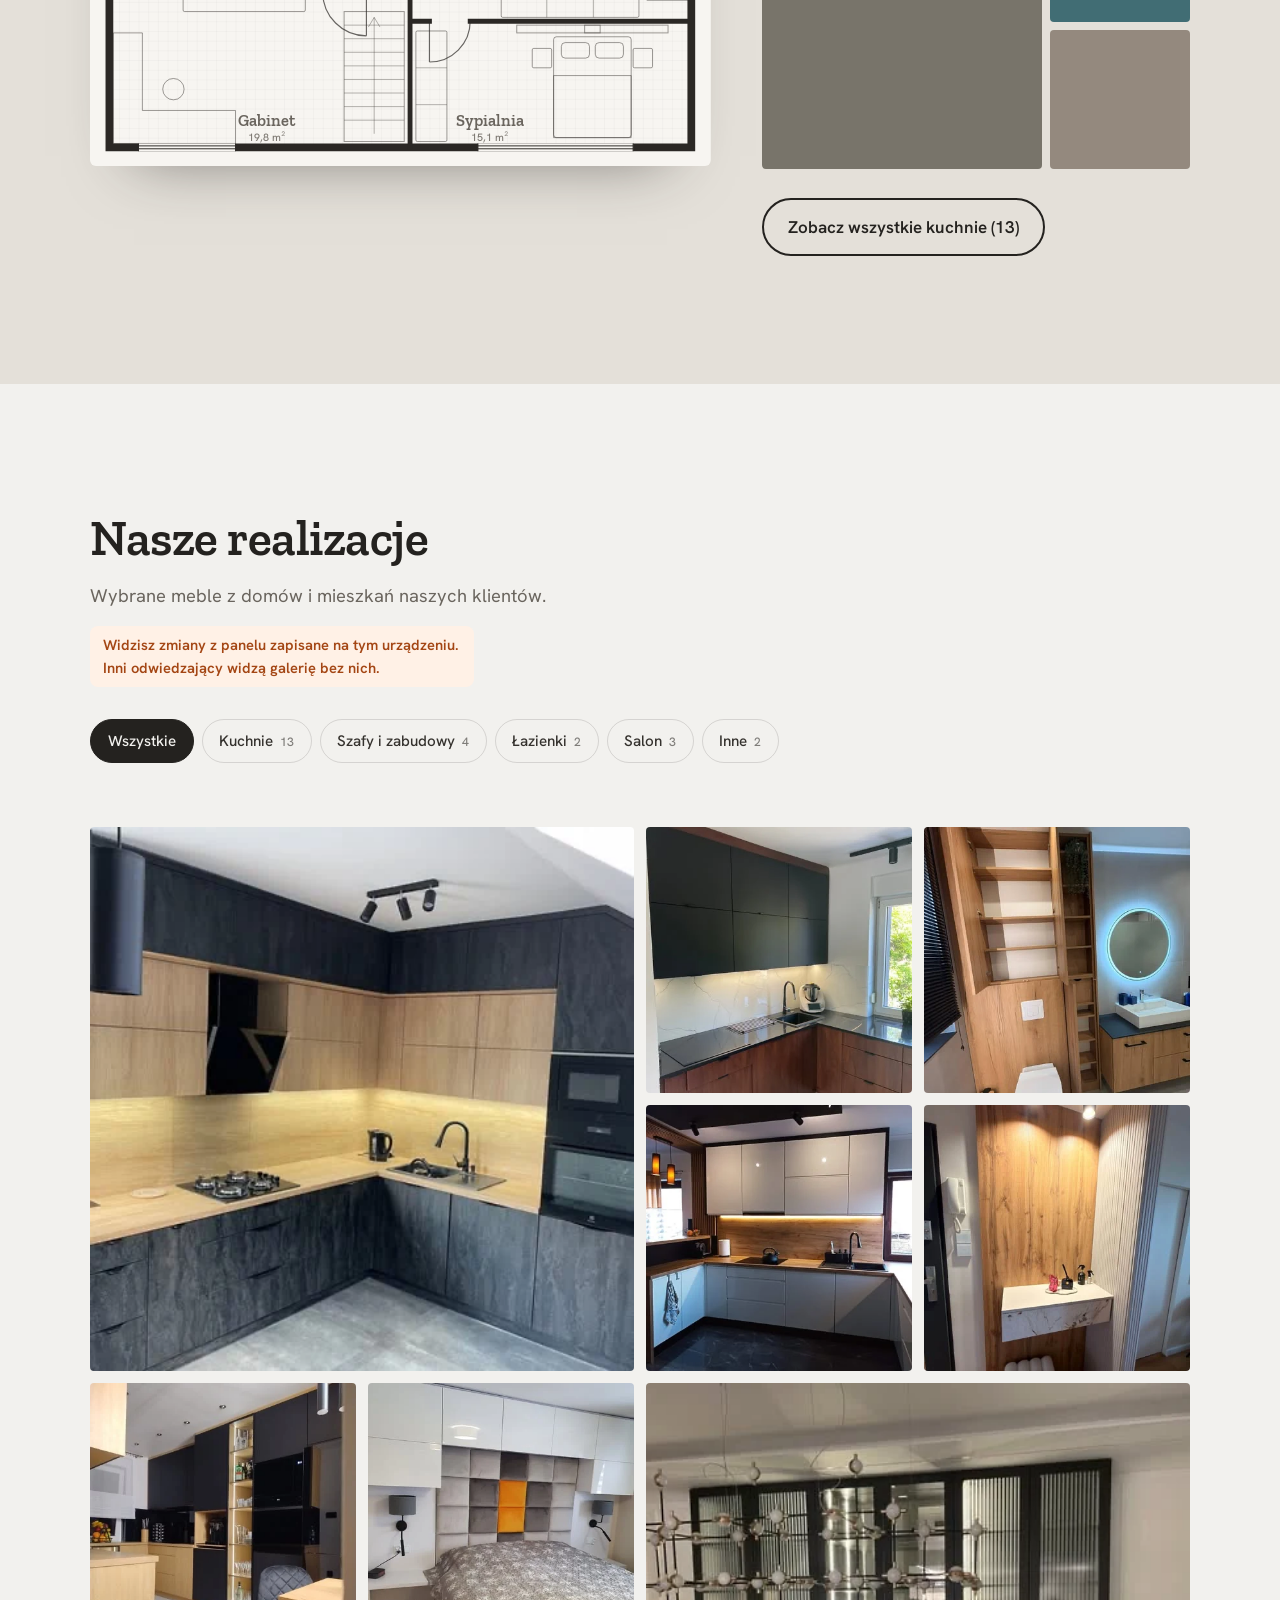
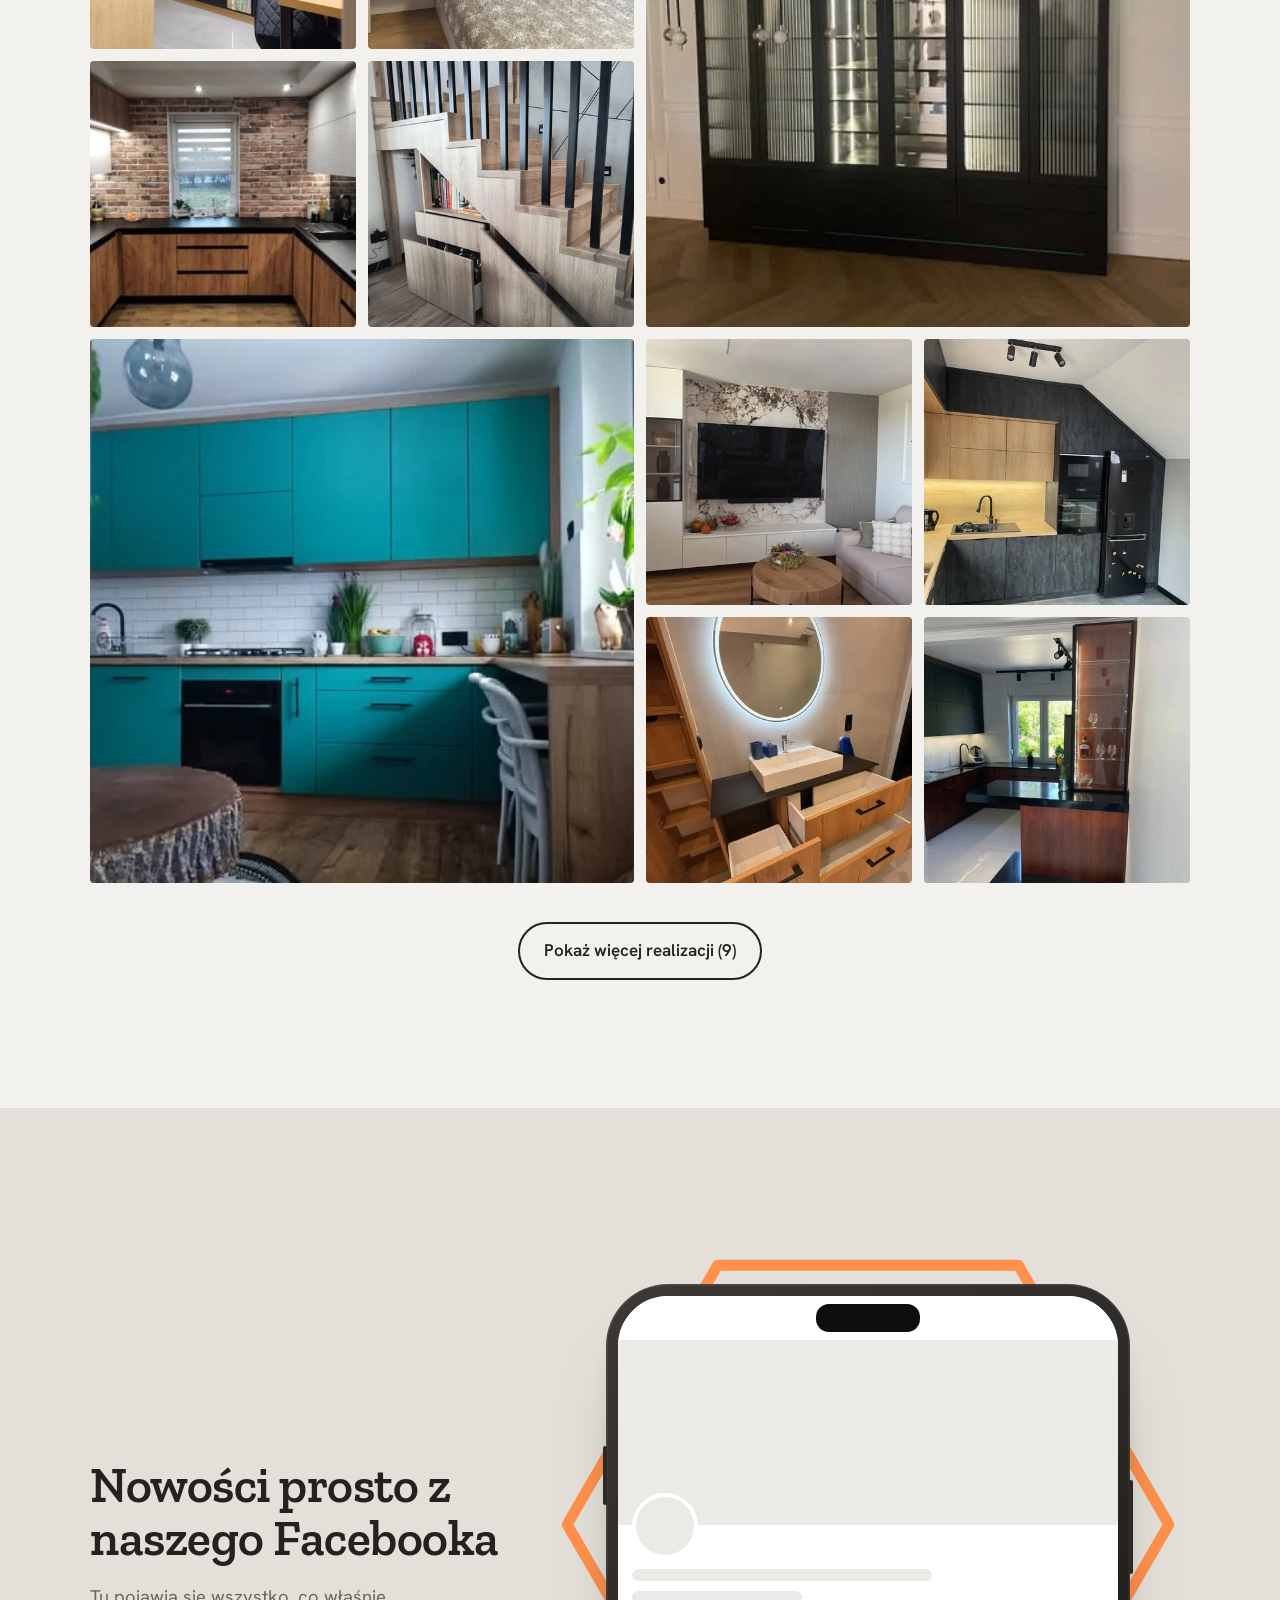
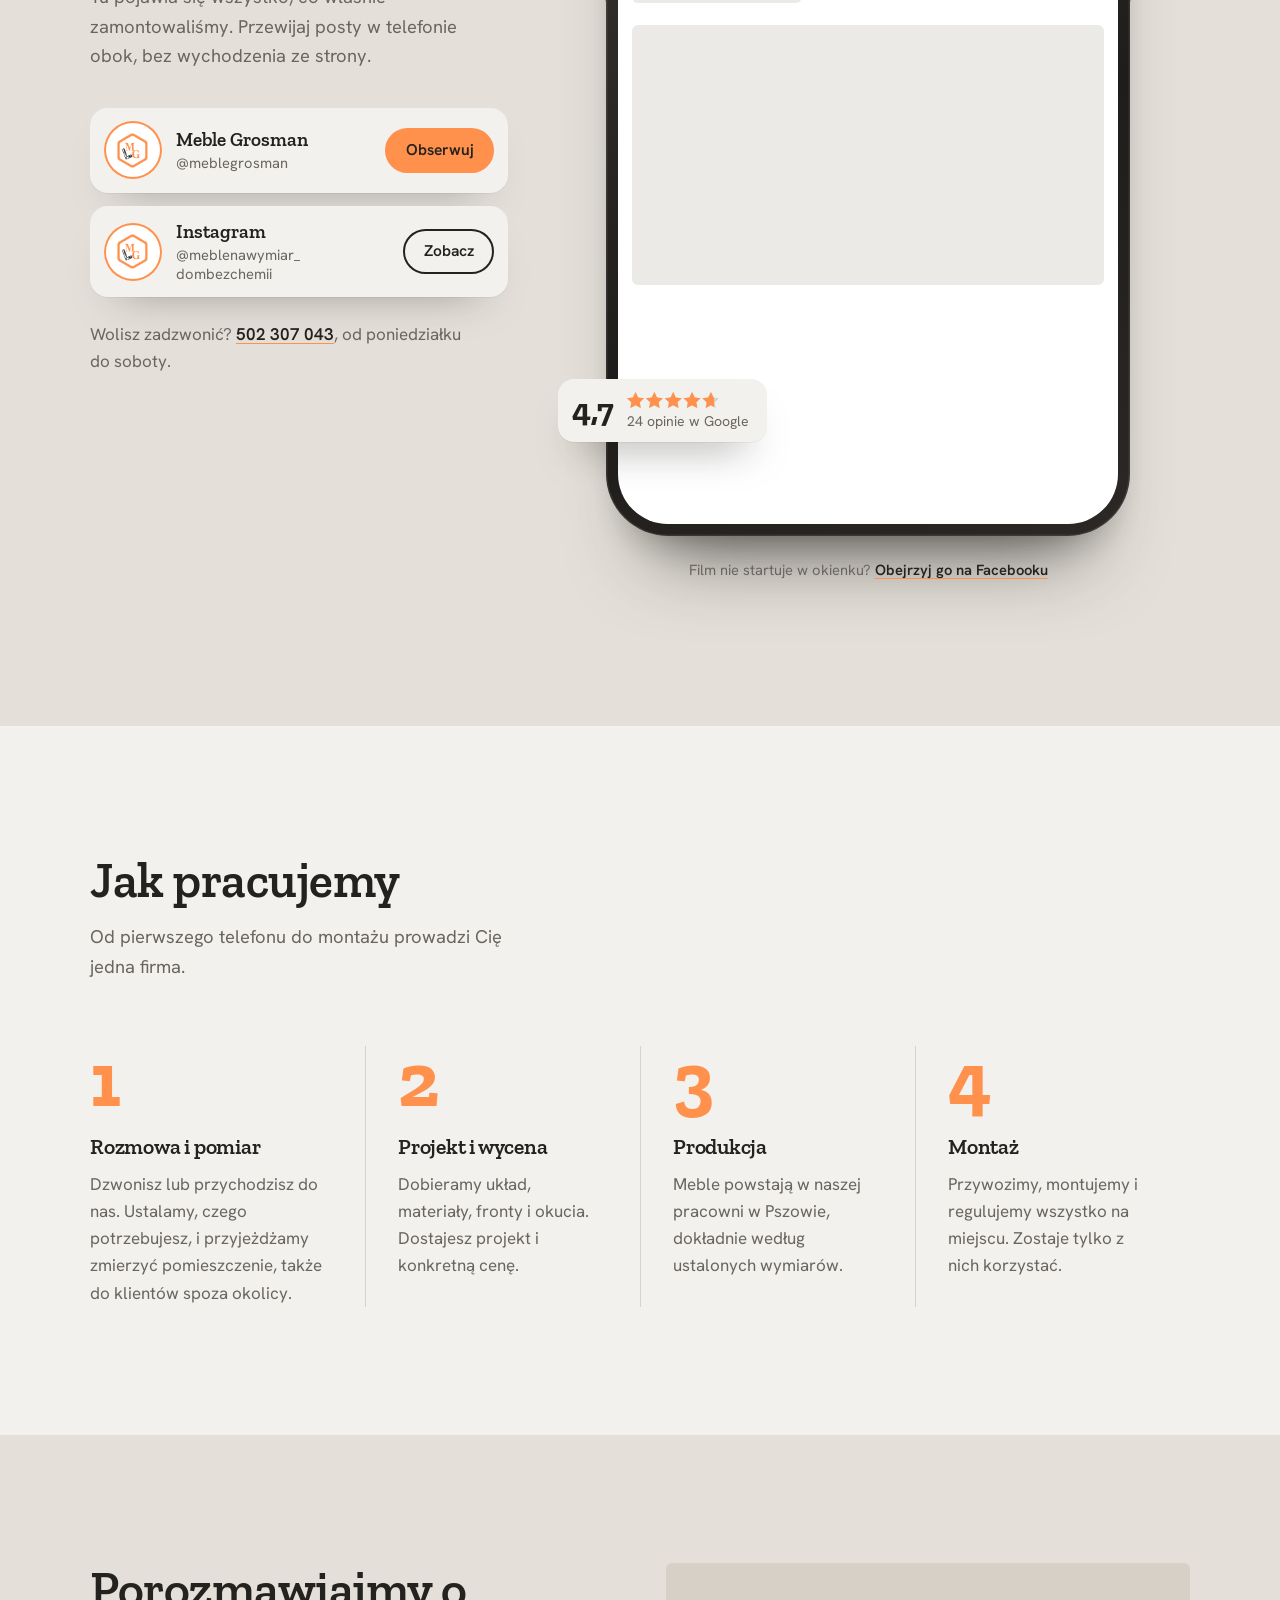
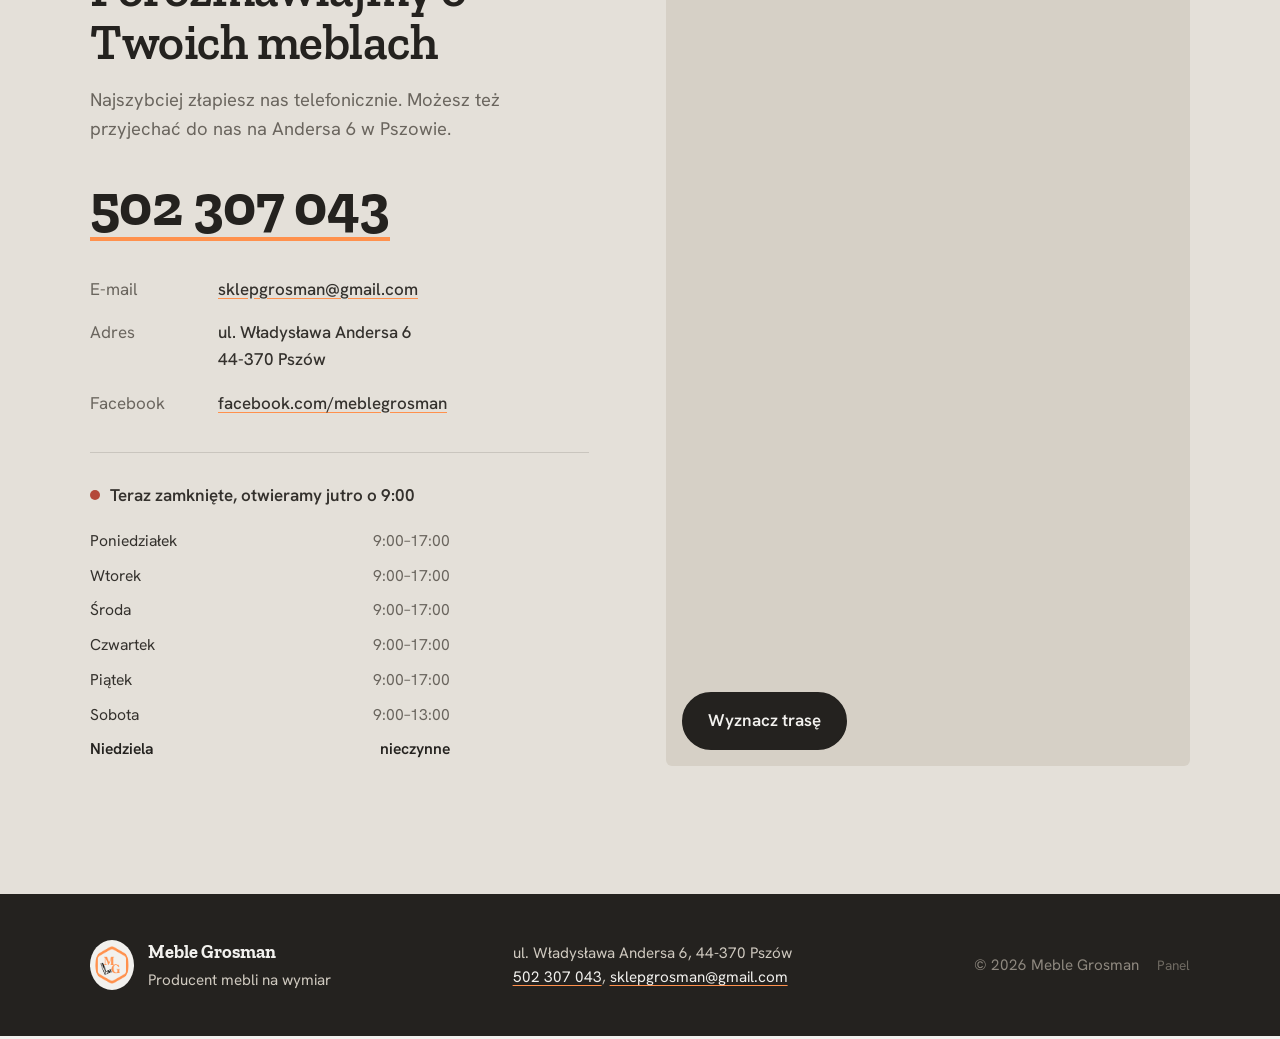
==== commit aa1af68e: "debuoog" ====
--- a/index.html
+++ b/index.html
@@ -277,49 +277,96 @@
       </div>
     </section>
 
-    <!-- OFERTA: zakładki z kategoriami, opis i pokaz zdjęć z danej kategorii (zdjęcia z data/realizacje.json) -->
+    <!-- OFERTA: interaktywny plan mieszkania. Kliknięte pomieszczenie "materializuje się",
+         obok opis i zdjęcia z tej kategorii (z data/realizacje.json). -->
     <section class="offer" id="oferta">
       <div class="wrap">
         <div class="section-head">
           <h2>Co dla Ciebie zrobimy</h2>
-          <p>Każdy mebel powstaje od zera, pod konkretne wymiary, ściany i sposób, w jaki z niego korzystasz.</p>
-        </div>
-
-        <div class="tabs" role="tablist" aria-label="Rodzaje mebli" id="offerTabs">
-          <button class="tab" role="tab" id="tab-kuchnie" data-cat="kuchnie" aria-selected="true" aria-controls="offerPanel">Kuchnie</button>
-          <button class="tab" role="tab" id="tab-szafy" data-cat="szafy" aria-selected="false" aria-controls="offerPanel" tabindex="-1">Szafy i zabudowy</button>
-          <button class="tab" role="tab" id="tab-lazienki" data-cat="lazienki" aria-selected="false" aria-controls="offerPanel" tabindex="-1">Łazienki</button>
-          <button class="tab" role="tab" id="tab-salon" data-cat="salon" aria-selected="false" aria-controls="offerPanel" tabindex="-1">Salon i RTV</button>
-          <button class="tab" role="tab" id="tab-inne" data-cat="inne" aria-selected="false" aria-controls="offerPanel" tabindex="-1">Schody i biura</button>
-        </div>
-
-        <div class="offer__panel" id="offerPanel" role="tabpanel" aria-labelledby="tab-kuchnie">
-          <div class="offer__text" id="offerText">
-            <h3 id="offerTitle">Kuchnie na wymiar</h3>
-            <p id="offerDesc">Projektujemy kuchnie pod konkretne pomieszczenie: w zabudowie, w kształcie litery L i U, z wyspą albo półwyspem. Wykorzystujemy każdy centymetr, także pod skosami, a fronty, blaty i oświetlenie dobieramy do stylu wnętrza.</p>
-            <ul class="offer__points" id="offerPoints">
-              <li>Fronty matowe, w połysku, drewnopodobne i lamelowe</li>
-              <li>Wysokie słupki na piekarnik, lodówkę i schowki</li>
-              <li>Podświetlenie LED pod szafkami i w witrynach</li>
-            </ul>
-            <button class="btn btn--ghost" id="offerMore" type="button">Zobacz wszystkie kuchnie</button>
-          </div>
-
-          <div class="show" id="offerShow">
-            <div class="show__frame" aria-live="off">
-              <figure class="show__slide is-active"><img alt="" width="414" height="414"><figcaption></figcaption></figure>
-              <figure class="show__slide"><img alt="" width="414" height="414"><figcaption></figcaption></figure>
-            </div>
-            <div class="show__bar">
-              <span class="show__count" id="showCount"></span>
-              <span class="show__progress" aria-hidden="true"><i id="showProgress"></i></span>
-              <button class="arrow arrow--small" id="showPrev" type="button" aria-label="Poprzednie zdjęcie">
-                <svg viewBox="0 0 24 24" width="20" height="20" aria-hidden="true"><path d="M15 5l-7 7 7 7" stroke="currentColor" stroke-width="2" fill="none" stroke-linecap="round" stroke-linejoin="round"/></svg>
-              </button>
-              <button class="arrow arrow--small" id="showNext" type="button" aria-label="Następne zdjęcie">
-                <svg viewBox="0 0 24 24" width="20" height="20" aria-hidden="true"><path d="M9 5l7 7-7 7" stroke="currentColor" stroke-width="2" fill="none" stroke-linecap="round" stroke-linejoin="round"/></svg>
-              </button>
-            </div>
+          <p>Wybierz pomieszczenie na planie i zobacz, co możemy w nim zrobić.</p>
+        </div>
+
+        <div class="rooms">
+          <div class="rooms__plan">
+<svg class="plan" id="plan" viewBox="0 0 640 440" xmlns="http://www.w3.org/2000/svg" aria-labelledby="planTitle" role="group">
+<title id="planTitle">Plan mieszkania: wybierz pomieszczenie</title>
+<defs>
+  <pattern id="pGrid" width="10" height="10" patternUnits="userSpaceOnUse">
+    <path d="M10 0H0V10" fill="none" stroke="#24221F" stroke-opacity=".05" stroke-width="1"/>
+  </pattern>
+</defs>
+<rect x="0" y="0" width="640" height="440" rx="6" fill="#F7F5F1"/>
+<rect x="20" y="20" width="600" height="400" fill="url(#pGrid)"/>
+<g class="room" id="room-salon" data-room="salon" data-cat="salon" tabindex="0" role="button" aria-pressed="false" aria-label="Salon">
+<rect class="room__hit" x="20" y="20" width="310" height="240"/>
+<g class="room__furn"><rect class="furn" style="--m:#D8CEC1;--k:0" x="24" y="62" width="22" height="152" rx="1.5"/><rect class="furn" style="--m:#1F1D1B;--k:1" x="47" y="104" width="3" height="68" rx="0.5"/><rect class="furn" style="--m:#3A3733;--k:2" x="244" y="24" width="78" height="20" rx="1.5"/><path class="detail" style="--k:2" d="M263 24v20M283 24v20M303 24v20"/><path class="furn" style="--m:#CFC6BA;--k:3" d="M196 78h46v126h-104v-34h58z"/><path class="detail" style="--k:3" d="M204 86v110M146 176h50"/><circle class="furn" style="--m:#C8955C;--k:4" cx="118" cy="138" r="22"/></g>
+<path class="room__mark" d="M29 45V29H45M305 29H321V45M321 235V251H305M45 251H29V235"/>
+<text class="room__name" x="96" y="232" text-anchor="middle">Salon</text>
+<text class="room__area" x="96" y="247" text-anchor="middle">29,8 m²</text>
+</g>
+<g class="room" id="room-kuchnia" data-room="kuchnia" data-cat="kuchnie" tabindex="0" role="button" aria-pressed="false" aria-label="Kuchnia">
+<rect class="room__hit" x="330" y="20" width="160" height="180"/>
+<g class="room__furn"><rect class="furn" style="--m:#D8CEC1;--k:0" x="334" y="24" width="24" height="30" rx="1.5"/><path class="detail" style="--k:0" d="M334 24l24 30M358 24l-24 30"/><rect class="furn" style="--m:#C8955C;--k:1" x="358" y="24" width="128" height="30" rx="1.5"/><rect class="furn" style="--m:#C8955C;--k:2" x="456" y="54" width="30" height="106" rx="1.5"/><rect class="furn" style="--m:#1F1D1B;--k:3" x="372" y="29" width="32" height="20" rx="2"/><circle class="furn" style="--m:#3A3733;--k:3" cx="380" cy="35" r="3.2"/><circle class="furn" style="--m:#3A3733;--k:3" cx="396" cy="35" r="3.2"/><circle class="furn" style="--m:#3A3733;--k:3" cx="380" cy="43" r="3.2"/><circle class="furn" style="--m:#3A3733;--k:3" cx="396" cy="43" r="3.2"/><rect class="furn" style="--m:#1F1D1B;--k:4" x="462" y="92" width="18" height="30" rx="4"/><rect class="furn" style="--m:#C8955C;--k:5" x="372" y="86" width="56" height="42" rx="1.5"/><circle class="furn" style="--m:#3A3733;--k:6" cx="386" cy="140" r="7"/><circle class="furn" style="--m:#3A3733;--k:6" cx="414" cy="140" r="7"/><path class="detail" style="--k:1" d="M334 58h120"/></g>
+<path class="room__mark" d="M339 45V29H355M465 29H481V45M481 175V191H465M355 191H339V175"/>
+<text class="room__name" x="392" y="178" text-anchor="middle">Kuchnia</text>
+<text class="room__area" x="392" y="193" text-anchor="middle">12,2 m²</text>
+</g>
+<g class="room" id="room-lazienka" data-room="lazienka" data-cat="lazienki" tabindex="0" role="button" aria-pressed="false" aria-label="Łazienka">
+<rect class="room__hit" x="490" y="20" width="130" height="180"/>
+<g class="room__furn"><rect class="furn" style="--m:#C8955C;--k:0" x="494" y="24" width="66" height="26" rx="1.5"/><ellipse class="furn" style="--m:#FBFAF7;--k:1" cx="527" cy="37" rx="17" ry="9"/><rect class="furn" style="--m:#D8CEC1;--k:1" x="596" y="24" width="20" height="40" rx="1.5"/><path class="detail" style="--k:1" d="M596 24l20 40M616 24l-20 40"/><rect class="furn" style="--m:#D8CEC1;--k:2" x="596" y="70" width="20" height="42" rx="1.5"/><ellipse class="furn" style="--m:#FBFAF7;--k:3" cx="584" cy="91" rx="12" ry="10"/><rect class="furn" style="--m:#DCE2E2;--k:4" x="562" y="136" width="54" height="60" rx="0"/><path class="detail" style="--k:4" d="M562 136l54 60M589 136v60"/><circle class="furn" style="--m:#3A3733;--k:4" cx="589" cy="166" r="3"/></g>
+<path class="room__mark" d="M499 45V29H515M595 29H611V45M611 175V191H595M515 191H499V175"/>
+<text class="room__name" x="527" y="176" text-anchor="middle">Łazienka</text>
+<text class="room__area" x="527" y="191" text-anchor="middle">9,4 m²</text>
+</g>
+<g class="room" id="room-przedpokoj" data-room="przedpokoj" data-cat="szafy" tabindex="0" role="button" aria-pressed="false" aria-label="Przedpokój">
+<rect class="room__hit" x="330" y="200" width="290" height="90"/>
+<g class="room__furn"><rect class="furn" style="--m:#D8CEC1;--k:0" x="424" y="256" width="142" height="30" rx="1.5"/><path class="detail" style="--k:1" d="M471 256v30M519 256v30"/><rect class="furn" style="--m:#C8955C;--k:2" x="398" y="204" width="102" height="16" rx="1.5"/></g>
+<path class="room__mark" d="M339 225V209H355M595 209H611V225M611 265V281H595M355 281H339V265"/>
+<text class="room__name" x="372" y="246" text-anchor="middle">Przedpokój</text>
+<text class="room__area" x="372" y="261" text-anchor="middle">10,4 m²</text>
+</g>
+<g class="room" id="room-sypialnia" data-room="sypialnia" data-cat="szafy" tabindex="0" role="button" aria-pressed="false" aria-label="Sypialnia">
+<rect class="room__hit" x="330" y="290" width="290" height="130"/>
+<g class="room__furn"><rect class="furn" style="--m:#D8CEC1;--k:0" x="336" y="300" width="32" height="114" rx="1.5"/><path class="detail" style="--k:0" d="M336 338h32M336 376h32"/><rect class="furn" style="--m:#CFC6BA;--k:1" x="440" y="294" width="156" height="8" rx="0"/><rect class="furn" style="--m:#FF914D;--k:1" x="510" y="294" width="16" height="8" rx="0"/><rect class="furn" style="--m:#C8955C;--k:2" x="456" y="318" width="20" height="20" rx="1.5"/><rect class="furn" style="--m:#C8955C;--k:2" x="560" y="318" width="20" height="20" rx="1.5"/><rect class="furn" style="--m:#CFC6BA;--k:3" x="478" y="306" width="80" height="104" rx="3"/><rect class="furn" style="--m:#FBFAF7;--k:4" x="486" y="312" width="29" height="16" rx="4"/><rect class="furn" style="--m:#FBFAF7;--k:4" x="521" y="312" width="29" height="16" rx="4"/><path class="furn" style="--m:#FBFAF7;--k:4" d="M478 346h80v64h-80z"/></g>
+<path class="room__mark" d="M339 315V299H355M595 299H611V315M611 395V411H595M355 411H339V395"/>
+<text class="room__name" x="412" y="398" text-anchor="middle">Sypialnia</text>
+<text class="room__area" x="412" y="413" text-anchor="middle">15,1 m²</text>
+</g>
+<g class="room" id="room-gabinet" data-room="gabinet" data-cat="inne" tabindex="0" role="button" aria-pressed="false" aria-label="Gabinet">
+<rect class="room__hit" x="20" y="260" width="310" height="160"/>
+<g class="room__furn"><path class="furn" style="--m:#C8955C;--k:0" d="M24 302h30v80h96v34h-126z"/><circle class="furn" style="--m:#3A3733;--k:1" cx="86" cy="360" r="11"/><rect class="furn" style="--m:#D8CEC1;--k:2" x="96" y="264" width="126" height="16" rx="1.5"/><rect class="furn" style="--m:#FBFAF7;--k:3" x="262" y="280" width="62" height="134" rx="0"/><path class="detail" style="--k:3" d="M262 294h62M262 308h62M262 322h62M262 336h62M262 350h62M262 364h62M262 378h62M262 392h62"/><path class="detail" style="--k:4" d="M293 406V286M287 296l6-10 6 10"/></g>
+<path class="room__mark" d="M29 285V269H45M305 269H321V285M321 395V411H305M45 411H29V395"/>
+<text class="room__name" x="182" y="398" text-anchor="middle">Gabinet</text>
+<text class="room__area" x="182" y="413" text-anchor="middle">19,8 m²</text>
+</g>
+<g class="walls" aria-hidden="true">
+<path class="wall wall--out" d="M620 222V20H20V420H620V268"/>
+<path class="wall wall--in" d="M330 20V70M330 180V210M330 250V420M490 20V200M330 200H345M385 200H515M555 200H620M20 260H240M285 260H330M330 290H350M392 290H620"/>
+<rect class="win__gap" x="90" y="16" width="160" height="8"/>
+<path class="win" d="M90 18.5H250M90 21.5H250M90 16V24M250 16V24"/>
+<rect class="win__gap" x="365" y="16" width="100" height="8"/>
+<path class="win" d="M365 18.5H465M365 21.5H465M365 16V24M465 16V24"/>
+<rect class="win__gap" x="530" y="16" width="55" height="8"/>
+<path class="win" d="M530 18.5H585M530 21.5H585M530 16V24M585 16V24"/>
+<rect class="win__gap" x="16" y="92" width="8" height="108"/>
+<path class="win" d="M18.5 92V200M21.5 92V200M16 92H24M16 200H24"/>
+<rect class="win__gap" x="400" y="416" width="160" height="8"/>
+<path class="win" d="M400 418.5H560M400 421.5H560M400 416V424M560 416V424"/>
+<rect class="win__gap" x="50" y="416" width="100" height="8"/>
+<path class="win" d="M50 418.5H150M50 421.5H150M50 416V424M150 416V424"/>
+<path class="door" d="M620 268H574M620 222A46 46 0 0 0 574 268"/>
+<path class="door" d="M555 200V240M515 200A40 40 0 0 0 555 240"/>
+<path class="door" d="M350 290V332M392 290A42 42 0 0 1 350 332"/>
+<path class="door" d="M285 260V305M240 260A45 45 0 0 0 285 305"/>
+</g>
+</svg>
+          </div>
+
+          <div class="rooms__info" id="roomInfo" aria-live="polite">
+            <h3 id="roomTitle">Kuchnia</h3>
+            <p id="roomDesc">Robimy kuchnię pod Twoje pomieszczenie, co do centymetra: w zabudowie, w kształcie litery L lub U, z wyspą albo półwyspem. Dobieramy fronty, blaty i podświetlenie, a lodówkę, piekarnik i zmywarkę chowamy w zabudowie.</p>
+            <ul class="rooms__photos" id="roomPhotos"></ul>
+            <button class="btn btn--ghost" id="roomMore" type="button">Zobacz wszystkie kuchnie</button>
           </div>
         </div>
       </div>
@@ -332,6 +379,7 @@
           <div>
             <h2>Nasze realizacje</h2>
             <p>Wybrane meble z domów i mieszkań naszych klientów.</p>
+            <p class="demo-note" id="demoNote" hidden>Widzisz zmiany z panelu zapisane na tym urządzeniu. Inni odwiedzający widzą galerię bez nich.</p>
           </div>
           <div class="filters" role="group" aria-label="Filtruj realizacje">
             <button class="chip is-active" data-filter="all" aria-pressed="true">Wszystkie</button>
@@ -527,6 +575,7 @@
     </button>
   </dialog>
 
+  <script src="js/demo-store.js" defer></script>
   <script src="js/main.js" defer></script>
 </body>
 </html>
--- a/css/style.css
+++ b/css/style.css
@@ -440,147 +440,142 @@
   flex-wrap: wrap;
 }
 
-/* ---------- Oferta: zakładki, opis i pokaz zdjęć z kategorii ---------- */
+/* ---------- Oferta: interaktywny plan mieszkania ---------- */
 .offer {
   padding-block: var(--section);
   background: var(--stone);
 }
-.tabs {
-  display: flex;
-  gap: .45rem;
-  margin-bottom: clamp(1.75rem, 3.5vw, 2.75rem);
-  padding: 3px 3px 5px;
-  margin-inline: -3px;
-  overflow-x: auto;
-  scrollbar-width: none;
-}
-.tabs::-webkit-scrollbar { display: none; }
-.tab {
-  flex: none;
-  min-height: 46px;
-  padding: .6rem 1.2rem;
-  border: 1.5px solid var(--line);
-  border-radius: 999px;
-  background: transparent;
-  color: var(--ink);
-  font-weight: 600;
-  font-size: 1rem;
-  cursor: pointer;
-  transition: background-color .2s, border-color .2s, color .2s;
-}
-.tab:hover { border-color: var(--graphite); }
-.tab[aria-selected="true"] {
-  background: var(--graphite);
-  border-color: var(--graphite);
-  color: var(--paper);
-}
-
-.offer__panel {
-  display: grid;
-  grid-template-columns: minmax(0, 1fr) minmax(0, 540px);
-  gap: clamp(2rem, 5vw, 5rem);
-  align-items: center;
-}
-.offer__text { transition: opacity .28s ease, transform .28s ease; }
-.offer__text.is-changing { opacity: 0; transform: translateY(8px); }
-.offer__text h3 { font-size: clamp(1.9rem, 3.4vw, 2.7rem); }
-.offer__text p {
-  margin-top: 1.1rem;
-  max-width: 52ch;
-  font-size: clamp(1.08rem, 1.4vw, 1.2rem);
-  line-height: 1.68;
-}
-.offer__points {
+.rooms {
+  display: grid;
+  grid-template-columns: minmax(0, 1.45fr) minmax(0, 1fr);
+  gap: clamp(2rem, 4vw, 4rem);
+  align-items: center;
+}
+.plan {
+  display: block;
+  width: 100%;
+  height: auto;
+  border-radius: 6px;
+  box-shadow: 0 34px 60px -44px rgba(36, 34, 31, .6);
+}
+.room { cursor: pointer; outline: none; }
+.room__hit { fill: transparent; transition: fill .35s ease; }
+@media (hover: hover) {
+  .room:hover .room__hit { fill: rgba(255, 145, 77, .07); }
+  .room:hover .room__name { fill: var(--graphite); }
+}
+.room.is-hint .room__hit { fill: rgba(255, 145, 77, .16); }
+.room.is-active .room__hit { fill: #fff; }
+.room:focus-visible .room__hit { stroke: var(--orange); stroke-width: 3; }
+
+/* meble: w nieaktywnych pomieszczeniach sam rysunek, w wybranym kolory materiałów */
+.furn {
+  fill: var(--m);
+  fill-opacity: 0;
+  stroke: #3A3733;
+  stroke-width: 1;
+  stroke-opacity: .5;
+  transition: fill-opacity .45s ease, stroke-opacity .45s ease;
+}
+.room.is-active .furn {
+  fill-opacity: 1;
+  stroke-opacity: .72;
+  transition-delay: calc(var(--k, 0) * 70ms);
+}
+.detail {
+  fill: none;
+  stroke: #3A3733;
+  stroke-width: .9;
+  stroke-opacity: .42;
+  transition: stroke-opacity .45s ease;
+}
+.room.is-active .detail { stroke-opacity: .6; }
+
+/* narożniki zaznaczenia w kolorze marki */
+.room__mark {
+  fill: none;
+  stroke: var(--orange);
+  stroke-width: 2.5;
+  stroke-linecap: round;
+  opacity: 0;
+  transform-box: fill-box;
+  transform-origin: center;
+  transform: scale(1.04);
+  transition: opacity .3s ease, transform .45s cubic-bezier(.2, .8, .2, 1);
+}
+.room.is-active .room__mark { opacity: 1; transform: none; }
+
+.room__name {
+  fill: var(--muted);
+  font: 600 17px var(--f-display);
+  pointer-events: none;
+  transition: fill .3s ease;
+}
+.room__area {
+  fill: var(--muted);
+  font: 500 11px var(--f-body);
+  opacity: .85;
+  pointer-events: none;
+}
+.room.is-active .room__name { fill: var(--graphite); }
+
+.walls { pointer-events: none; }
+.wall {
+  fill: none;
+  stroke: #2B2825;
+  stroke-linecap: square;
+  stroke-linejoin: miter;
+}
+.wall--out { stroke-width: 8; }
+.wall--in { stroke-width: 5; }
+.win__gap { fill: #F7F5F1; }
+.win { fill: none; stroke: #2B2825; stroke-width: 1; }
+.door { fill: none; stroke: #2B2825; stroke-width: 1.2; stroke-opacity: .7; }
+
+/* opis i zdjęcia obok planu */
+.rooms__info { transition: opacity .25s ease, transform .25s ease; }
+.rooms__info.is-changing { opacity: 0; transform: translateY(6px); }
+.rooms__info h3 { font-size: clamp(2rem, 3.4vw, 2.7rem); }
+.rooms__info p {
+  margin-top: .9rem;
+  max-width: 46ch;
+  font-size: clamp(1.05rem, 1.35vw, 1.18rem);
+  line-height: 1.65;
+}
+.rooms__photos {
   list-style: none;
-  margin: 1.6rem 0 2.1rem;
+  margin: 1.6rem 0 1.8rem;
   padding: 0;
   display: grid;
-  gap: .75rem;
-}
-.offer__points li {
-  position: relative;
-  padding-left: 1.6rem;
-  font-weight: 500;
-  color: var(--graphite);
-}
-.offer__points li::before {
-  content: "";
-  position: absolute;
-  left: 0;
-  top: .7em;
-  width: .75rem;
-  height: 2px;
-  background: var(--orange);
-}
-
-/* pokaz zdjęć: przenikanie, powolne przybliżenie i pasek postępu */
-.show { width: 100%; }
-.show__frame {
-  position: relative;
-  aspect-ratio: 1 / 1;
+  grid-template-columns: 2fr 1fr;
+  grid-template-rows: 1fr 1fr;
+  gap: 8px;
+  aspect-ratio: 3 / 2;
+}
+.rooms__photos li:first-child { grid-row: span 2; }
+.rooms__photos[data-n="2"] { grid-template-columns: 1fr 1fr; grid-template-rows: 1fr; aspect-ratio: 2 / 1; }
+.rooms__photos[data-n="2"] li:first-child { grid-row: auto; }
+.rooms__photos[data-n="1"] { grid-template-columns: 1fr; grid-template-rows: 1fr; aspect-ratio: 3 / 2; }
+.rooms__photos[data-n="0"] { display: none; }
+.rooms__photos button {
+  display: block;
+  width: 100%;
+  height: 100%;
+  padding: 0;
+  border: 0;
+  border-radius: 4px;
   overflow: hidden;
-  border-radius: 6px;
   background: var(--stone-2);
-  box-shadow: 0 34px 60px -42px rgba(36, 34, 31, .6);
-}
-.show__slide {
-  position: absolute;
-  inset: 0;
-  margin: 0;
-  opacity: 0;
-  transition: opacity .9s ease;
-}
-.show__slide.is-active { opacity: 1; z-index: 1; }
-.show__slide img {
+  cursor: zoom-in;
+}
+.rooms__photos img {
   width: 100%;
   height: 100%;
   object-fit: cover;
-}
-.show__slide.is-active img { animation: kenburns 7s ease-out forwards; }
-@keyframes kenburns { from { transform: scale(1); } to { transform: scale(1.06); } }
-.show__slide figcaption {
-  position: absolute;
-  left: 0;
-  right: 0;
-  bottom: 0;
-  padding: 3rem 1.15rem 1rem;
-  background: linear-gradient(180deg, transparent, rgba(20, 18, 16, .66));
-  color: #F4F1EC;
-  font-size: .95rem;
-  line-height: 1.35;
-}
-.show__slide figcaption:empty { display: none; }
-.show__bar {
-  display: flex;
-  align-items: center;
-  gap: .75rem;
-  margin-top: .9rem;
-}
-.show__count {
-  min-width: 3.4em;
-  color: var(--muted);
-  font-size: .92rem;
-  font-variant-numeric: tabular-nums;
-}
-.show__progress {
-  flex: 1;
-  height: 3px;
-  overflow: hidden;
-  border-radius: 2px;
-  background: var(--stone-2);
-}
-.show__progress i {
-  display: block;
-  width: 100%;
-  height: 100%;
-  background: var(--orange);
-  transform: scaleX(0);
-  transform-origin: left;
-}
-.show__progress i.is-running { animation: show-progress var(--dur, 5s) linear forwards; }
-.show.is-paused .show__progress i { animation-play-state: paused; }
-@keyframes show-progress { to { transform: scaleX(1); } }
-.arrow--small { width: 44px; height: 44px; }
+  transition: transform .6s cubic-bezier(.2, .8, .2, 1), opacity .4s ease;
+}
+.rooms__photos button:hover img { transform: scale(1.04); }
+.rooms__photos img.is-loading { opacity: 0; }
 
 /* ---------- Realizacje ---------- */
 .work { padding-block: var(--section); }
@@ -778,6 +773,16 @@
   text-align: center;
 }
 .social__hint a { color: var(--graphite); font-weight: 600; text-decoration-color: var(--orange); text-underline-offset: 3px; }
+.demo-note {
+  display: inline-block;
+  margin-top: .9rem !important;
+  padding: .45rem .8rem;
+  border-radius: 8px;
+  background: #FFF1E6;
+  color: var(--orange-ink) !important;
+  font-size: .92rem !important;
+  font-weight: 600;
+}
 .chip__n { margin-left: .4rem; font-size: .8em; opacity: .6; font-variant-numeric: tabular-nums; }
 .social__note a {
   color: var(--graphite);
@@ -1389,8 +1394,8 @@
   .hero__visual { justify-self: center; }
   .hero__title { max-width: 16ch; }
 
-  .offer__panel { grid-template-columns: 1fr; }
-  .show { order: -1; max-width: 560px; }
+  .rooms { grid-template-columns: 1fr; }
+  .rooms__plan { max-width: 680px; }
 
   .steps { grid-template-columns: 1fr 1fr; gap: 2.5rem 0; }
   .steps li:nth-child(3) { padding-left: 0; border-left: 0; }
@@ -1438,6 +1443,8 @@
 
 @media (max-width: 640px) {
   body { font-size: 1rem; }
+  .room__name { font-size: 21px; }
+  .room__area { font-size: 13px; }
   .k-label { font-size: 19px; }
   .social__stage { padding: 2.25rem 0 3.25rem; }
   .phone-wrap { width: 100%; }
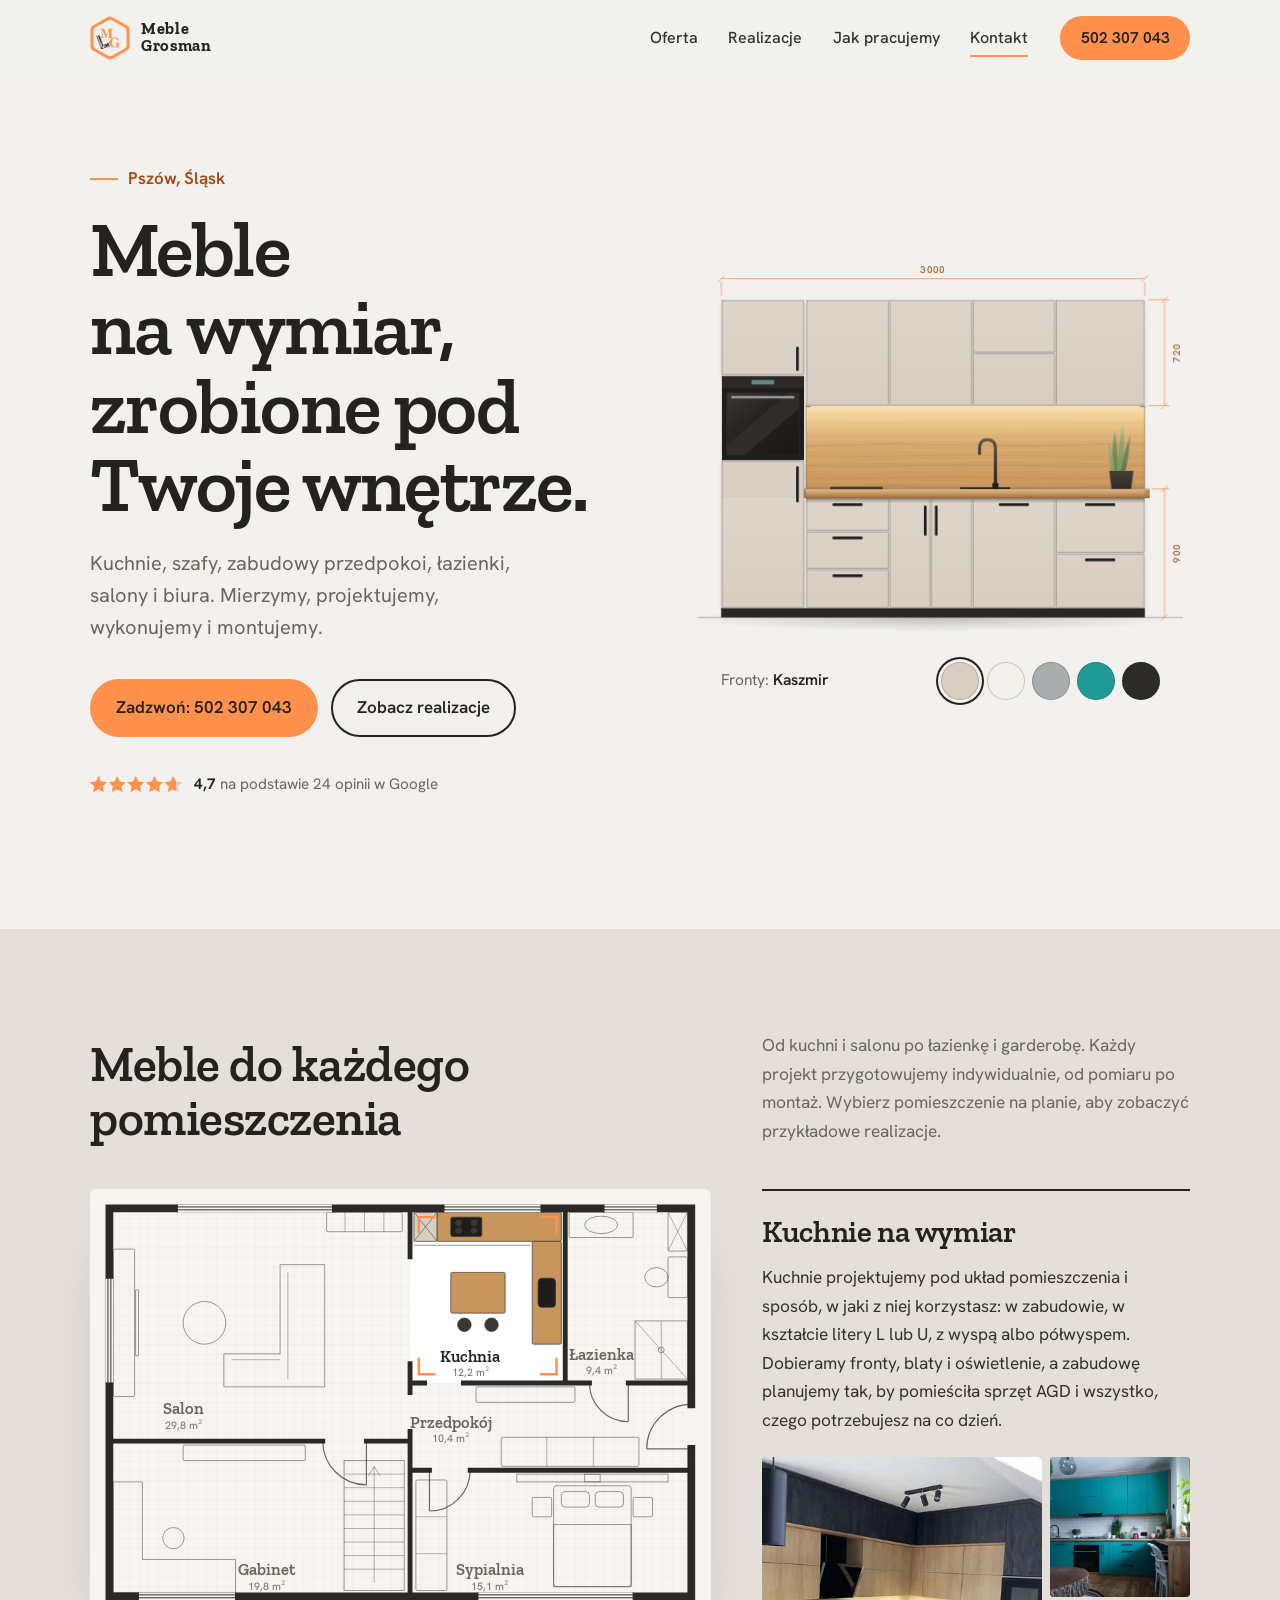
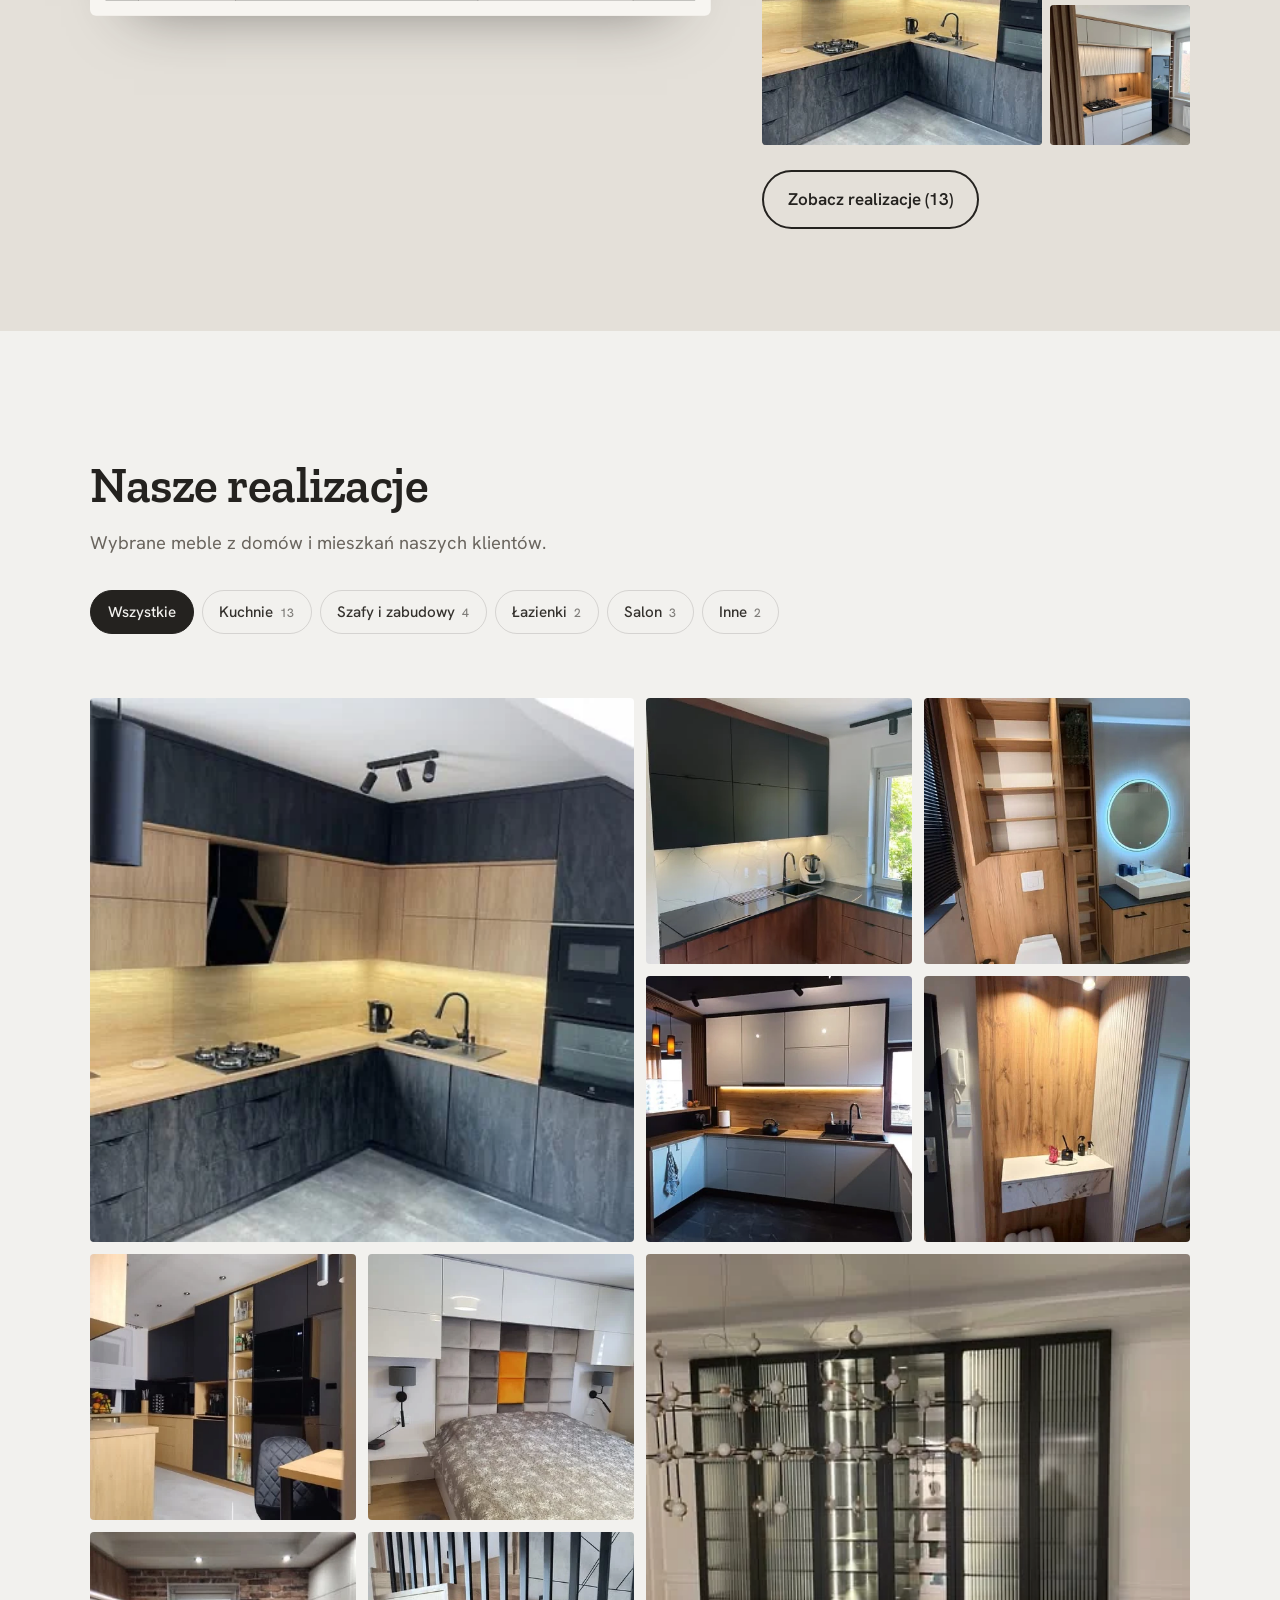
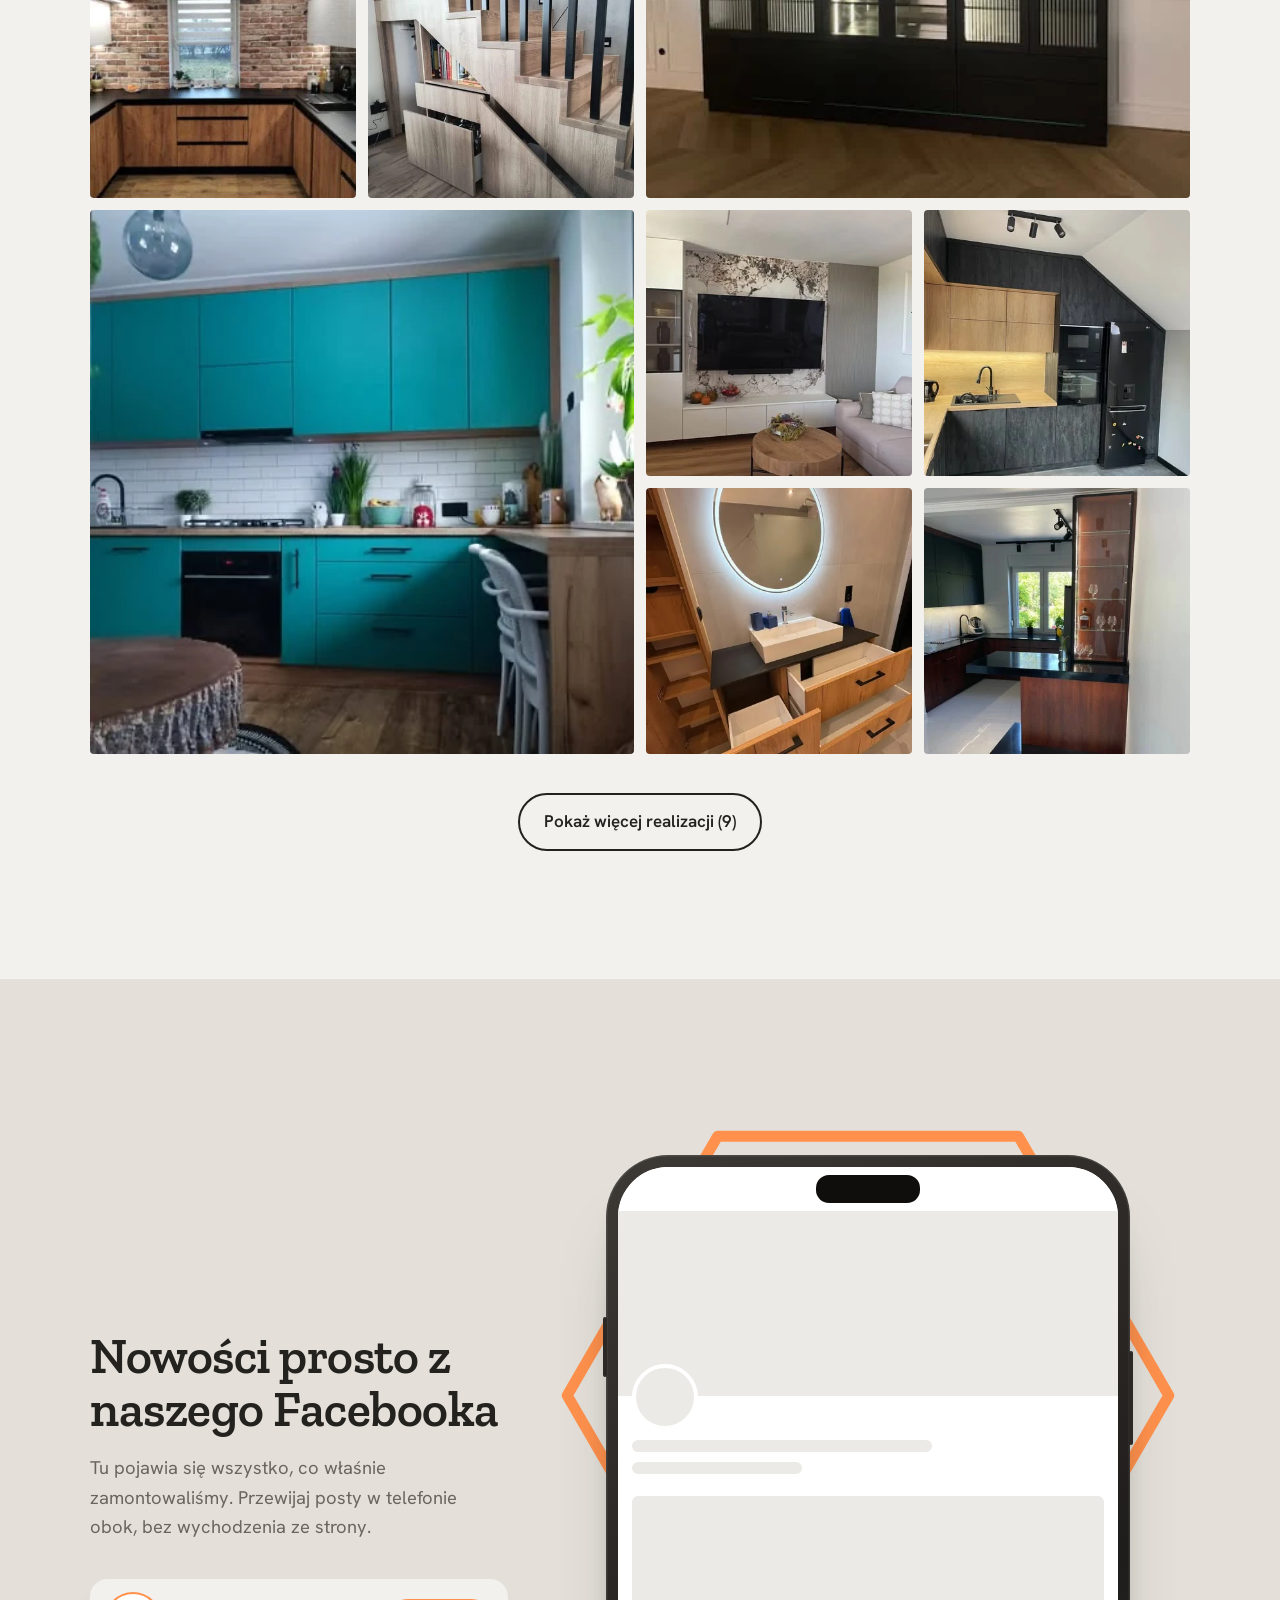
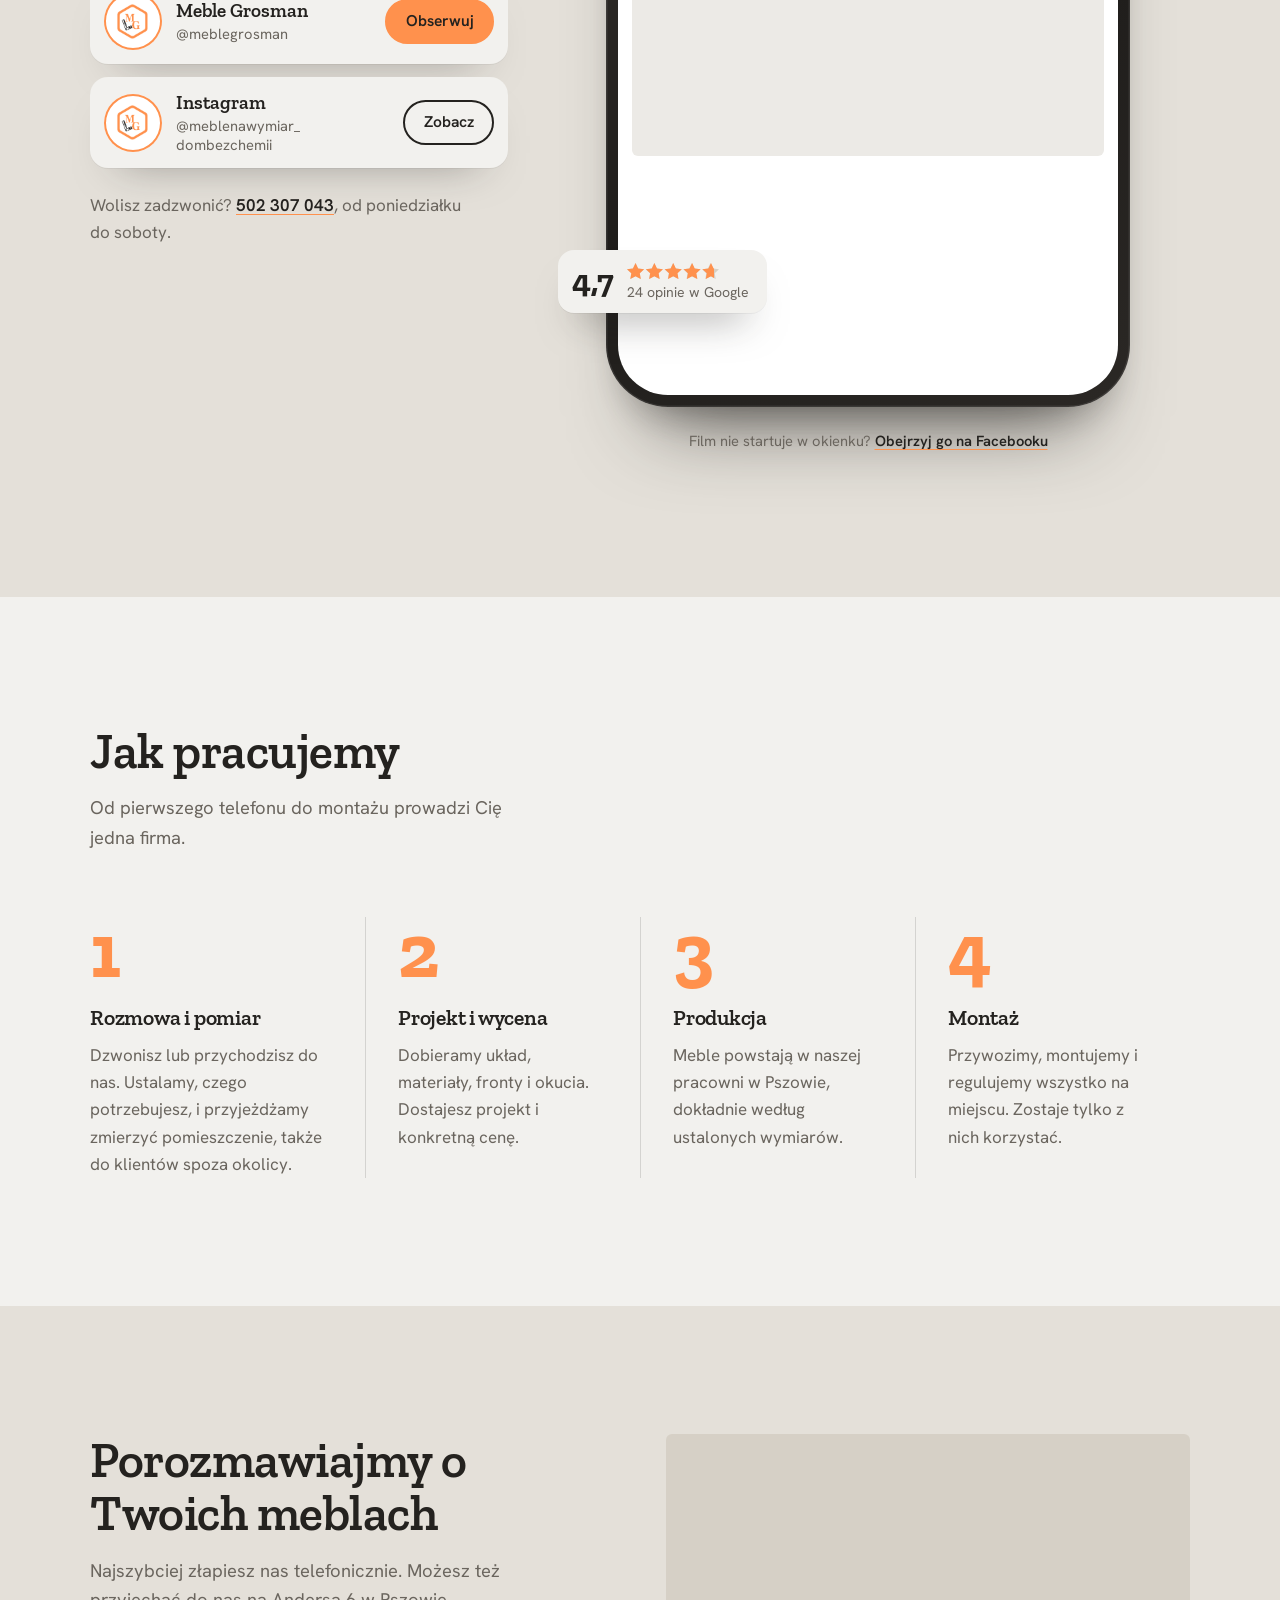
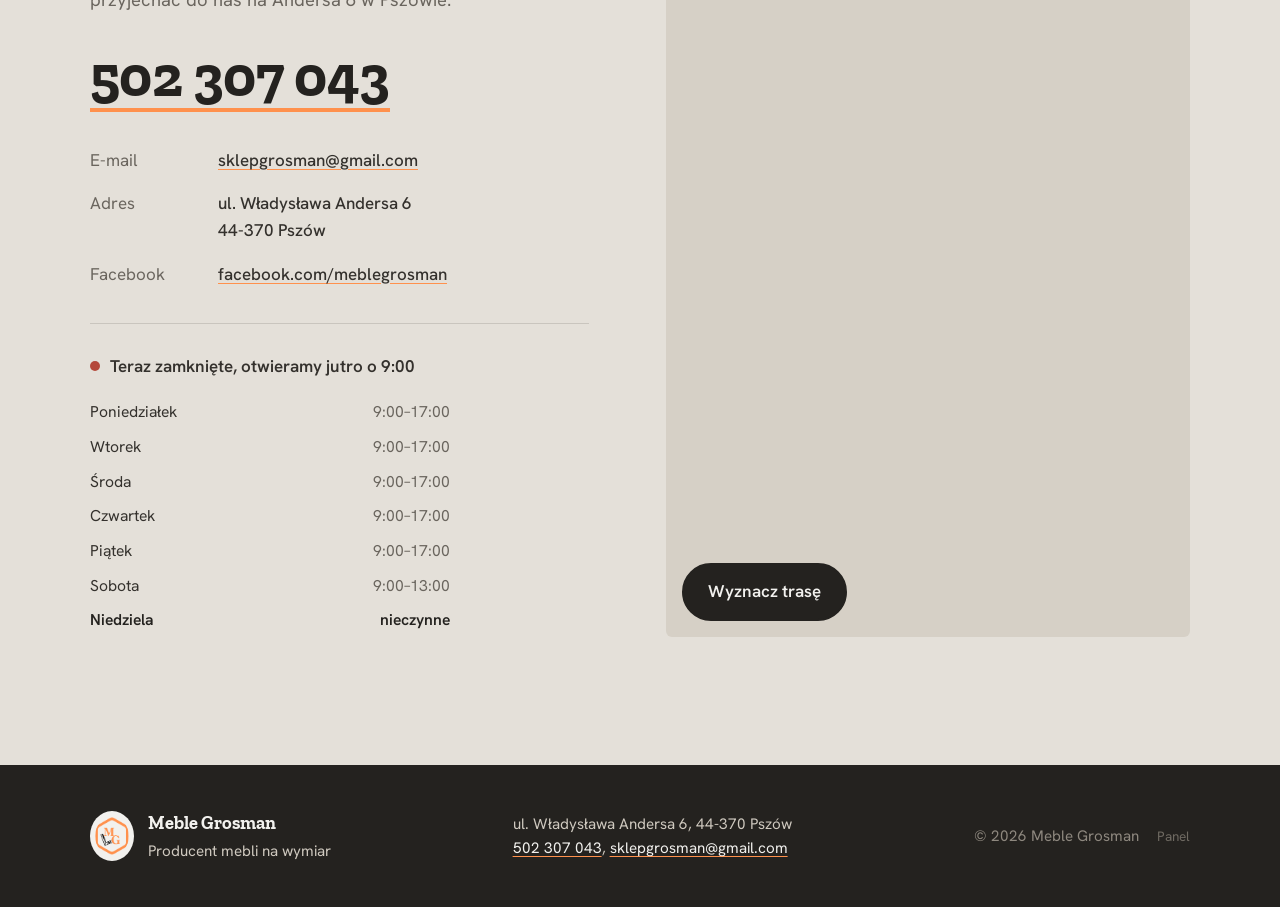
==== commit c98b4cd8: "improving ne site" ====
--- a/index.html
+++ b/index.html
@@ -281,9 +281,9 @@
          obok opis i zdjęcia z tej kategorii (z data/realizacje.json). -->
     <section class="offer" id="oferta">
       <div class="wrap">
-        <div class="section-head">
-          <h2>Co dla Ciebie zrobimy</h2>
-          <p>Wybierz pomieszczenie na planie i zobacz, co możemy w nim zrobić.</p>
+        <div class="section-head section-head--split">
+          <h2>Meble do każdego pomieszczenia</h2>
+          <p>Od kuchni i salonu po łazienkę i garderobę. Każdy projekt przygotowujemy indywidualnie, od pomiaru po montaż. Wybierz pomieszczenie na planie, aby zobaczyć przykładowe realizacje.</p>
         </div>
 
         <div class="rooms">
@@ -363,10 +363,10 @@
           </div>
 
           <div class="rooms__info" id="roomInfo" aria-live="polite">
-            <h3 id="roomTitle">Kuchnia</h3>
-            <p id="roomDesc">Robimy kuchnię pod Twoje pomieszczenie, co do centymetra: w zabudowie, w kształcie litery L lub U, z wyspą albo półwyspem. Dobieramy fronty, blaty i podświetlenie, a lodówkę, piekarnik i zmywarkę chowamy w zabudowie.</p>
+            <h3 id="roomTitle">Kuchnie na wymiar</h3>
+            <p id="roomDesc">Kuchnie projektujemy pod układ pomieszczenia i sposób, w jaki z niej korzystasz: w zabudowie, w kształcie litery L lub U, z wyspą albo półwyspem. Dobieramy fronty, blaty i oświetlenie, a zabudowę planujemy tak, by pomieściła sprzęt AGD i wszystko, czego potrzebujesz na co dzień.</p>
             <ul class="rooms__photos" id="roomPhotos"></ul>
-            <button class="btn btn--ghost" id="roomMore" type="button">Zobacz wszystkie kuchnie</button>
+            <button class="btn btn--ghost" id="roomMore" type="button">Zobacz realizacje</button>
           </div>
         </div>
       </div>
@@ -379,7 +379,6 @@
           <div>
             <h2>Nasze realizacje</h2>
             <p>Wybrane meble z domów i mieszkań naszych klientów.</p>
-            <p class="demo-note" id="demoNote" hidden>Widzisz zmiany z panelu zapisane na tym urządzeniu. Inni odwiedzający widzą galerię bez nich.</p>
           </div>
           <div class="filters" role="group" aria-label="Filtruj realizacje">
             <button class="chip is-active" data-filter="all" aria-pressed="true">Wszystkie</button>
--- a/css/style.css
+++ b/css/style.css
@@ -431,6 +431,21 @@
   font-size: 1.15rem;
   max-width: 48ch;
 }
+.section-head--split {
+  max-width: none;
+  display: grid;
+  grid-template-columns: minmax(0, 1.45fr) minmax(0, 1fr);
+  column-gap: clamp(2rem, 4vw, 4rem);
+  row-gap: 1rem;
+  align-items: end;
+  margin-bottom: clamp(2rem, 3.5vw, 2.75rem);
+}
+.section-head--split p {
+  margin-top: 0;
+  max-width: 44ch;
+  font-size: 1.08rem;
+  line-height: 1.65;
+}
 .section-head--row {
   max-width: none;
   display: flex;
@@ -442,14 +457,14 @@
 
 /* ---------- Oferta: interaktywny plan mieszkania ---------- */
 .offer {
-  padding-block: var(--section);
+  padding-block: clamp(4rem, 8vw, 6.5rem);
   background: var(--stone);
 }
 .rooms {
   display: grid;
   grid-template-columns: minmax(0, 1.45fr) minmax(0, 1fr);
   gap: clamp(2rem, 4vw, 4rem);
-  align-items: center;
+  align-items: start;
 }
 .plan {
   display: block;
@@ -533,18 +548,22 @@
 .door { fill: none; stroke: #2B2825; stroke-width: 1.2; stroke-opacity: .7; }
 
 /* opis i zdjęcia obok planu */
-.rooms__info { transition: opacity .25s ease, transform .25s ease; }
-.rooms__info.is-changing { opacity: 0; transform: translateY(6px); }
-.rooms__info h3 { font-size: clamp(2rem, 3.4vw, 2.7rem); }
+.rooms__info > * { transition: opacity .25s ease, transform .25s ease; }
+.rooms__info.is-changing > * { opacity: 0; transform: translateY(6px); }
+.rooms__info {
+  padding-top: 1.4rem;
+  border-top: 2px solid var(--graphite);
+}
+.rooms__info h3 { font-size: clamp(1.6rem, 2.4vw, 2rem); }
 .rooms__info p {
-  margin-top: .9rem;
+  margin-top: .8rem;
   max-width: 46ch;
   font-size: clamp(1.05rem, 1.35vw, 1.18rem);
   line-height: 1.65;
 }
 .rooms__photos {
   list-style: none;
-  margin: 1.6rem 0 1.8rem;
+  margin: 1.4rem 0 1.6rem;
   padding: 0;
   display: grid;
   grid-template-columns: 2fr 1fr;
@@ -773,16 +792,6 @@
   text-align: center;
 }
 .social__hint a { color: var(--graphite); font-weight: 600; text-decoration-color: var(--orange); text-underline-offset: 3px; }
-.demo-note {
-  display: inline-block;
-  margin-top: .9rem !important;
-  padding: .45rem .8rem;
-  border-radius: 8px;
-  background: #FFF1E6;
-  color: var(--orange-ink) !important;
-  font-size: .92rem !important;
-  font-weight: 600;
-}
 .chip__n { margin-left: .4rem; font-size: .8em; opacity: .6; font-variant-numeric: tabular-nums; }
 .social__note a {
   color: var(--graphite);
@@ -1395,6 +1404,8 @@
   .hero__title { max-width: 16ch; }
 
   .rooms { grid-template-columns: 1fr; }
+  .section-head--split { grid-template-columns: 1fr; }
+  .rooms__info { max-width: 680px; }
   .rooms__plan { max-width: 680px; }
 
   .steps { grid-template-columns: 1fr 1fr; gap: 2.5rem 0; }
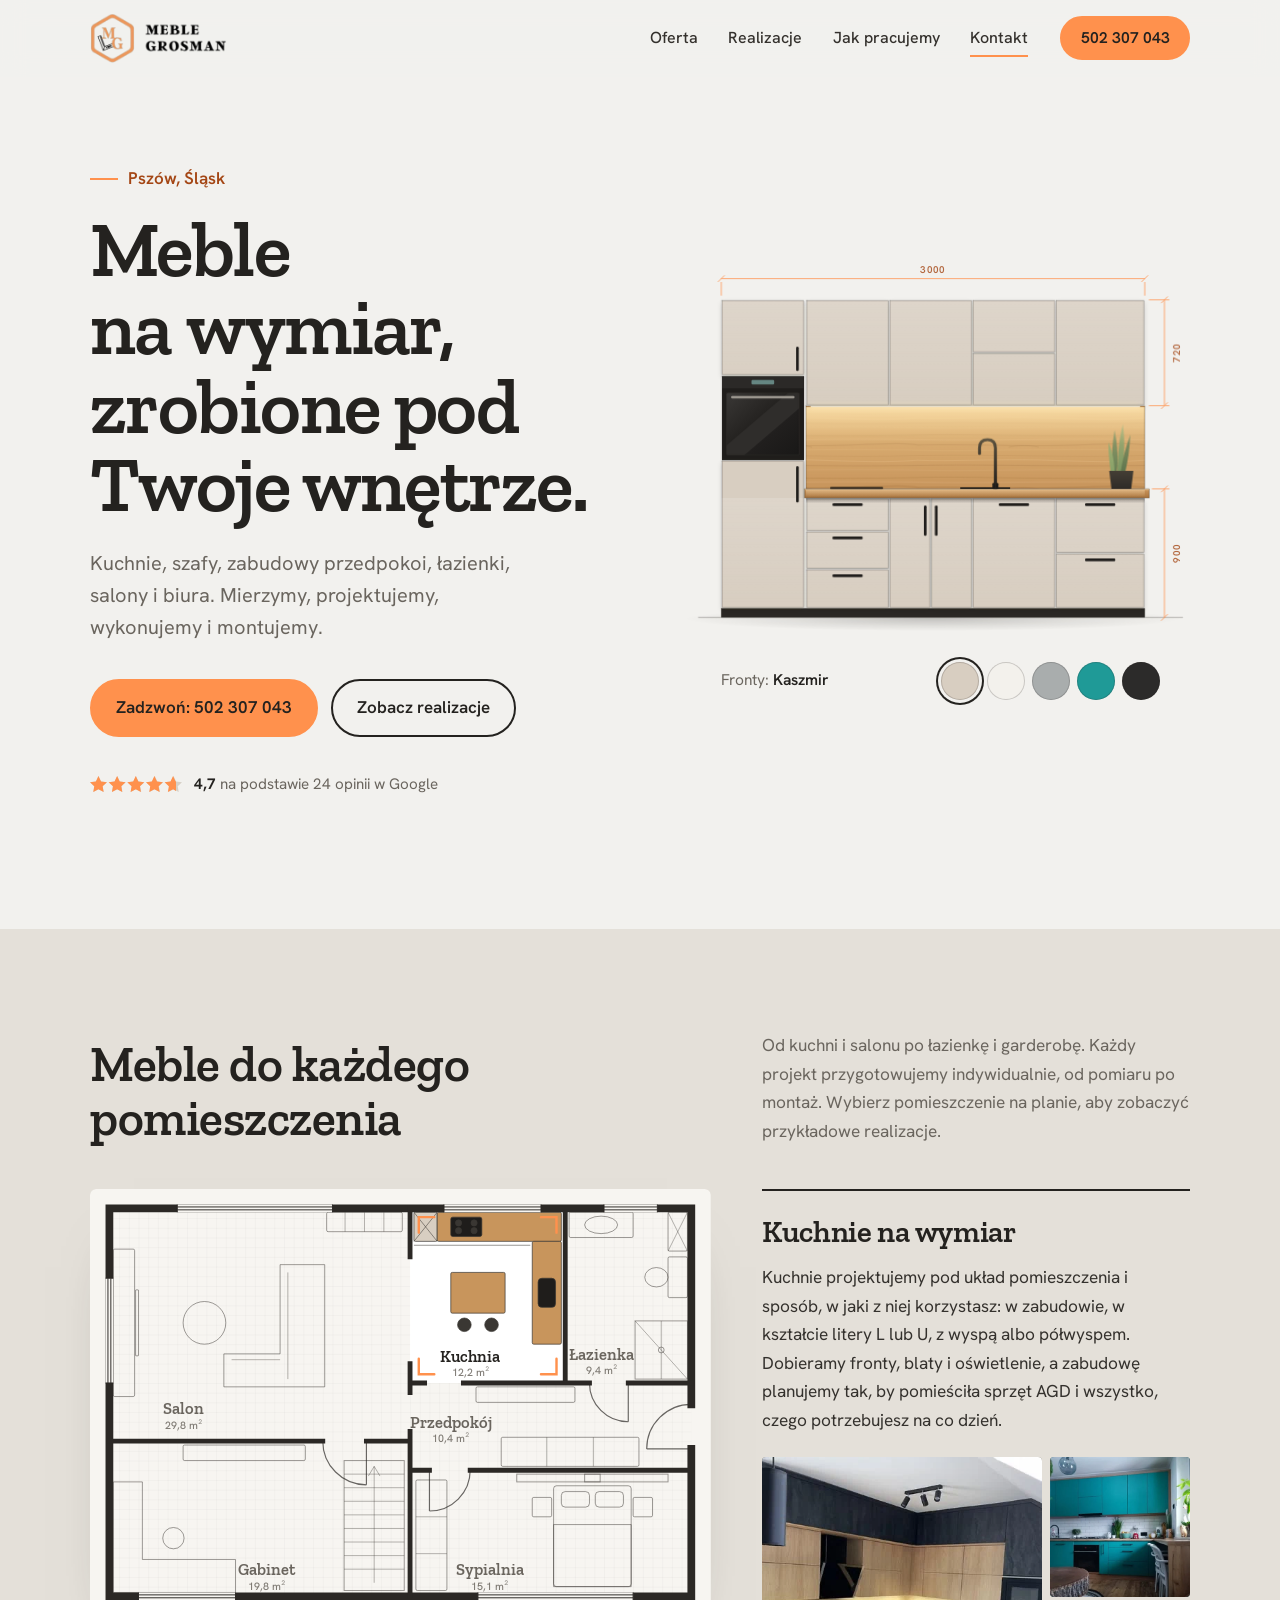
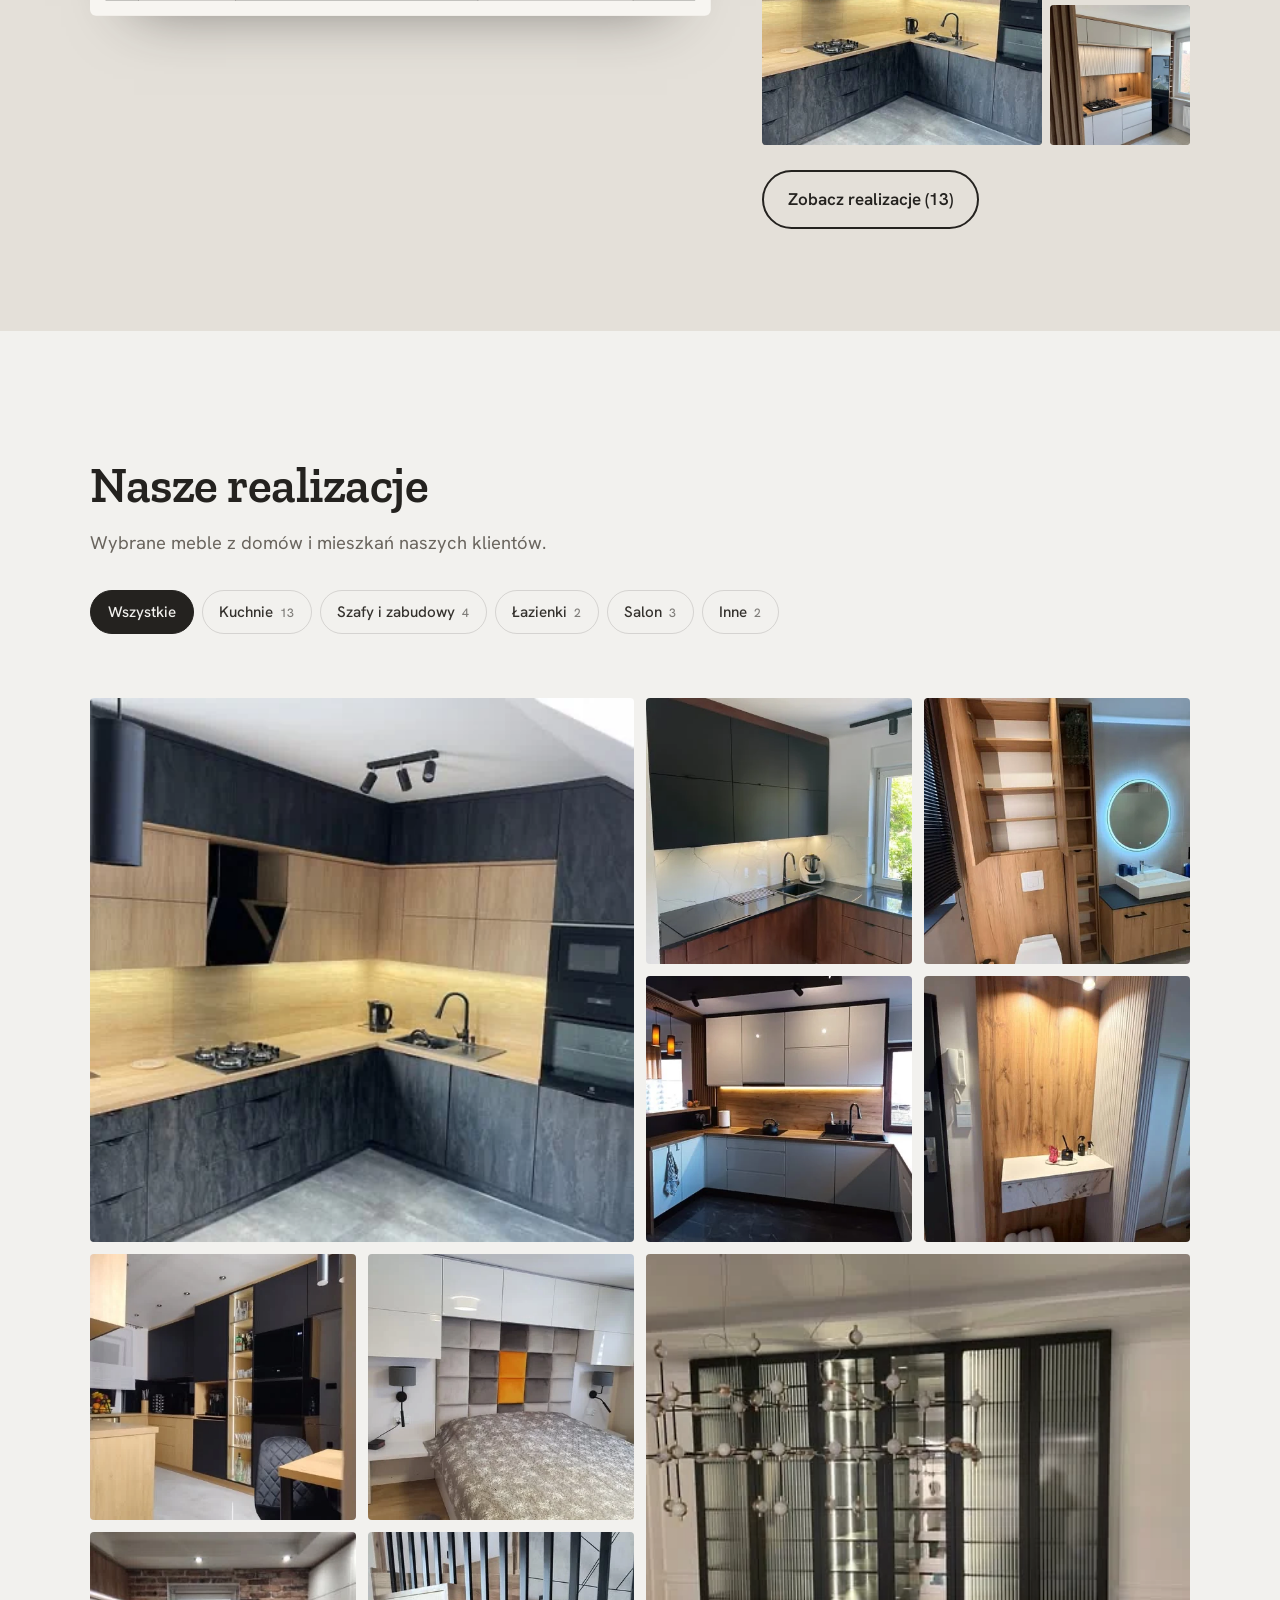
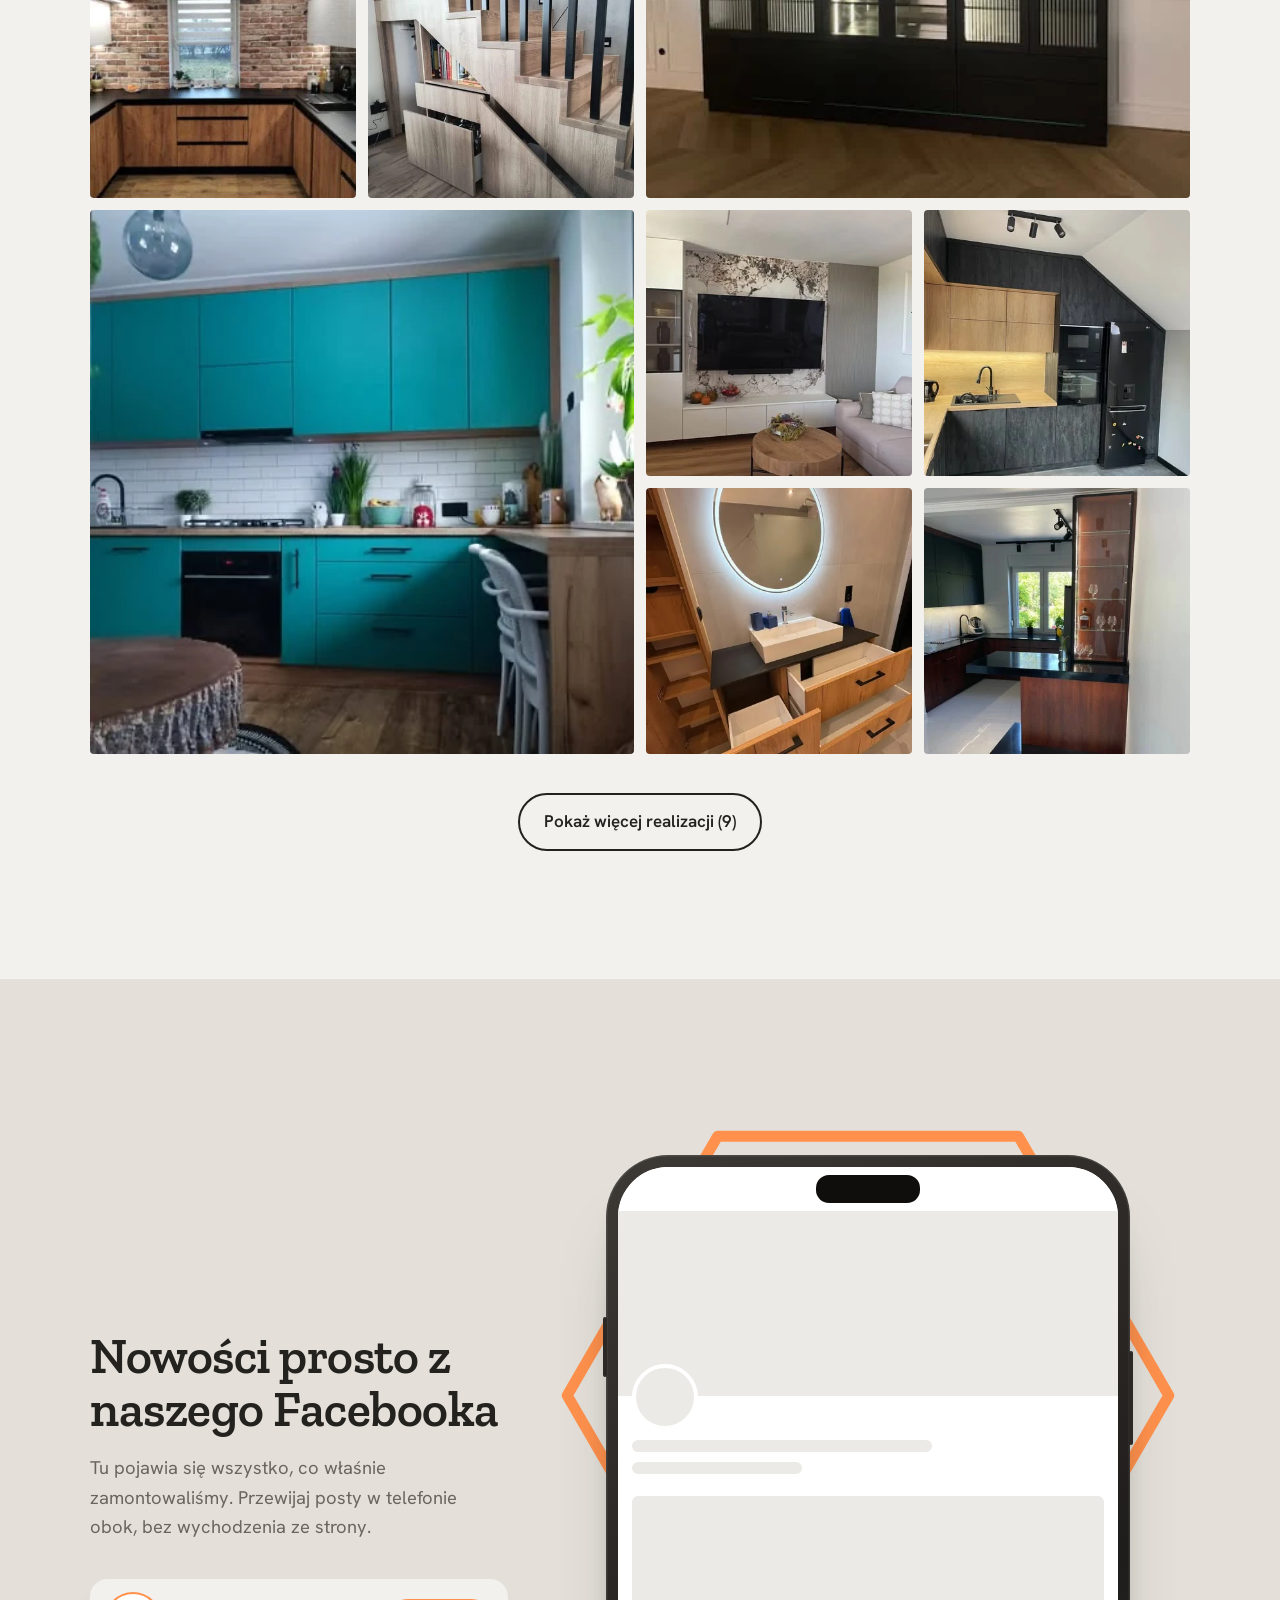
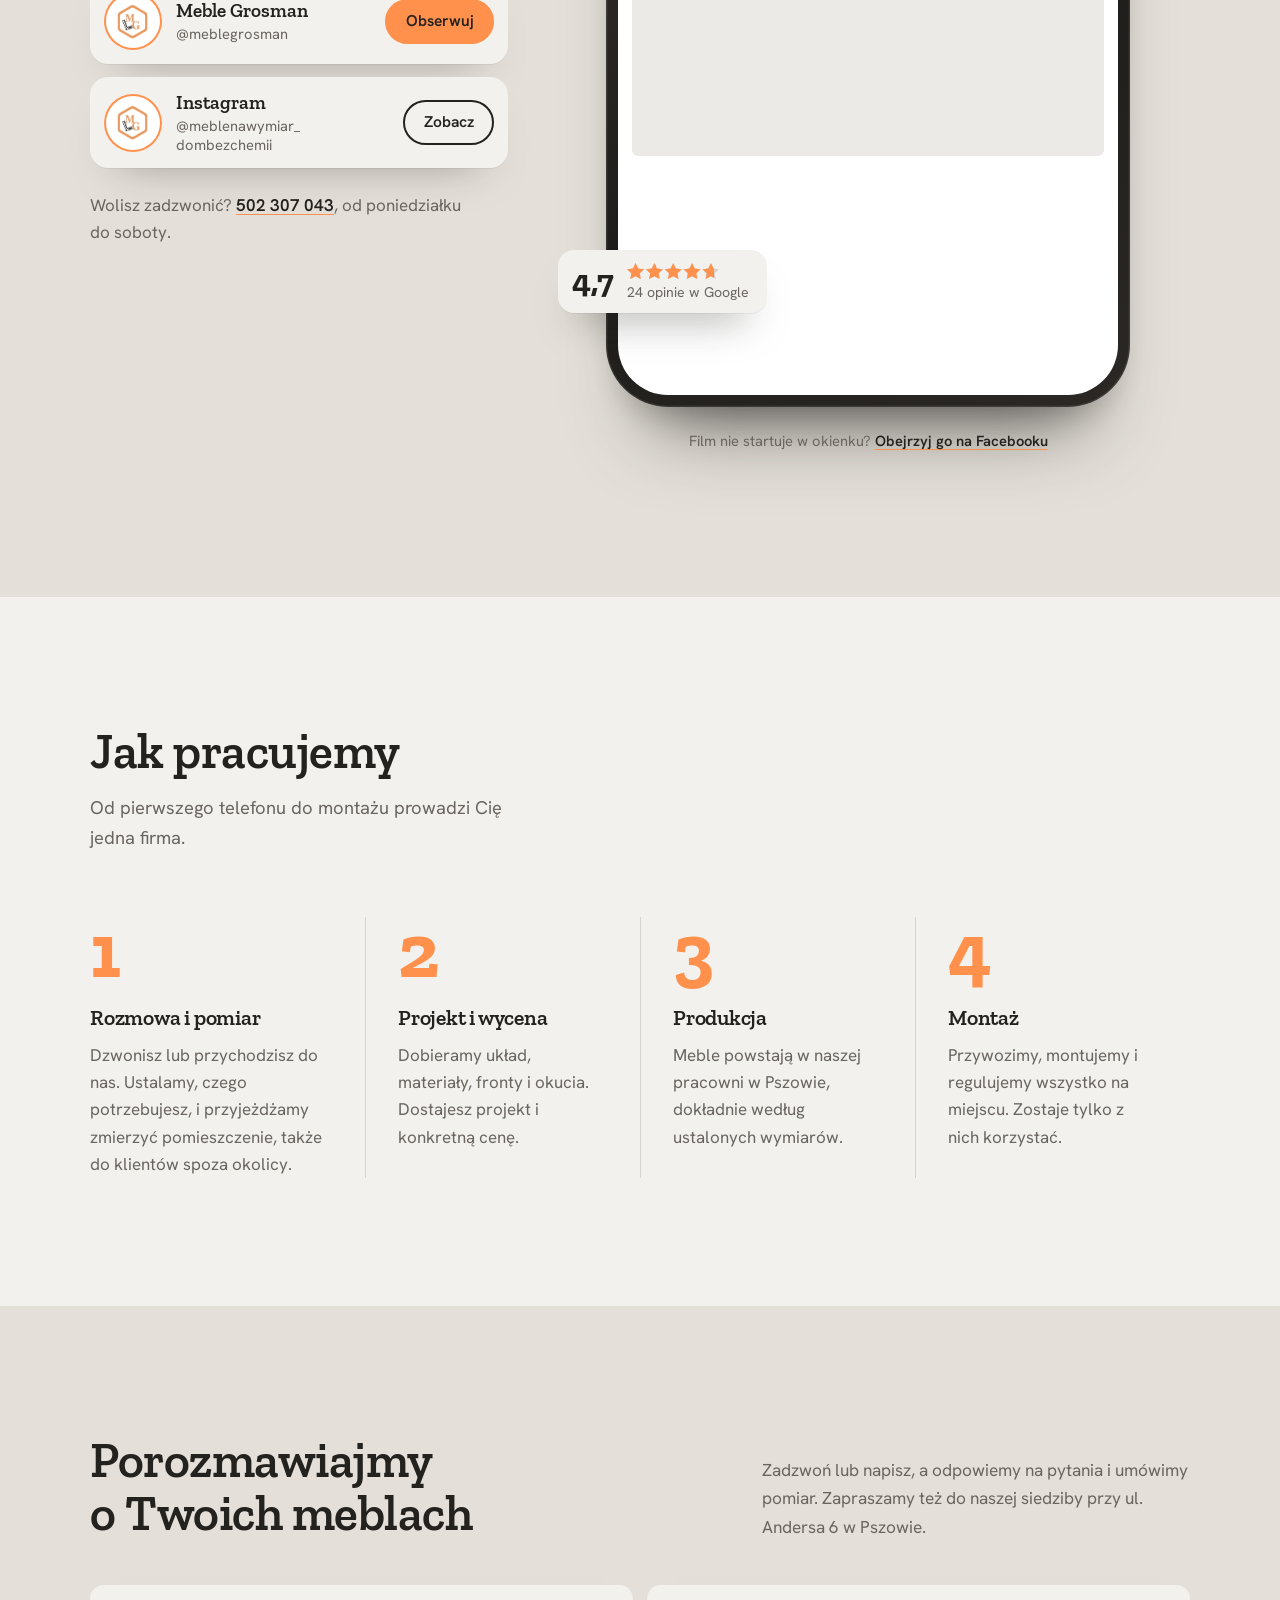
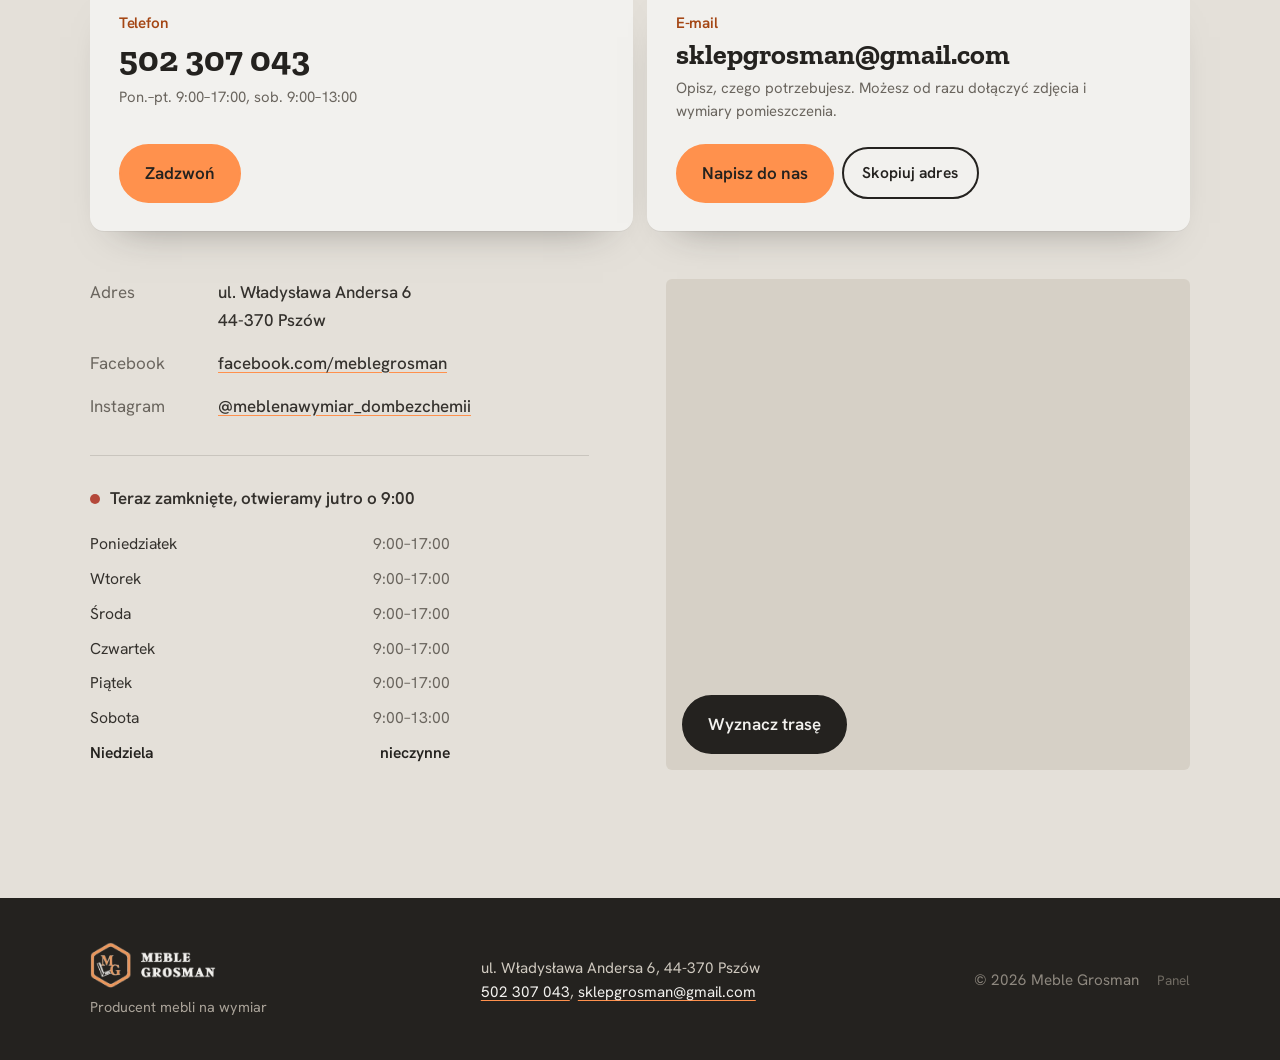
==== commit 1053f27b: "new logo" ====
--- a/index.html
+++ b/index.html
@@ -8,6 +8,7 @@
   <meta name="theme-color" content="#F2F1EE">
   <link rel="icon" type="image/png" href="img/favicon.png">
   <link rel="apple-touch-icon" href="img/apple-touch-icon.png">
+  <link rel="icon" type="image/png" sizes="512x512" href="img/icon-512.png">
 
   <meta property="og:type" content="website">
   <meta property="og:title" content="Meble Grosman | Meble na wymiar, Pszów">
@@ -53,8 +54,7 @@
   <header class="top" id="naglowek">
     <div class="wrap top__inner">
       <a class="brand" href="./" aria-label="Meble Grosman, strona główna">
-        <img src="img/logo-mark.png" alt="" width="46" height="52">
-        <span class="brand__name">Meble<br>Grosman</span>
+        <img class="brand__logo" src="img/logo-header.png" alt="Meble Grosman" width="306" height="112">
       </a>
       <nav class="nav" id="nav" aria-label="Główna nawigacja">
         <a href="#oferta">Oferta</a>
@@ -500,17 +500,38 @@
 
     <!-- KONTAKT -->
     <section class="contact" id="kontakt">
-      <div class="wrap contact__grid">
-        <div class="contact__info">
+      <div class="wrap">
+        <div class="section-head section-head--split contact__head">
           <h2>Porozmawiajmy o Twoich meblach</h2>
-          <p class="contact__lead">Najszybciej złapiesz nas telefonicznie. Możesz też przyjechać do nas na Andersa 6 w Pszowie.</p>
-
-          <a class="contact__phone" href="tel:+48502307043">502 307 043</a>
-
+          <p>Zadzwoń lub napisz, a odpowiemy na pytania i umówimy pomiar. Zapraszamy też do naszej siedziby przy ul. Andersa 6 w Pszowie.</p>
+        </div>
+
+          <div class="reach">
+            <div class="reach__card">
+              <h3>Telefon</h3>
+              <a class="reach__value" href="tel:+48502307043">502 307 043</a>
+              <p class="reach__note">Pon.–pt. 9:00–17:00, sob. 9:00–13:00</p>
+              <div class="reach__actions">
+                <a class="btn" href="tel:+48502307043">Zadzwoń</a>
+              </div>
+            </div>
+            <div class="reach__card">
+              <h3>E-mail</h3>
+              <a class="reach__value reach__value--mail" href="mailto:sklepgrosman@gmail.com">sklepgrosman@<wbr>gmail.com</a>
+              <p class="reach__note">Opisz, czego potrzebujesz. Możesz od razu dołączyć zdjęcia i wymiary pomieszczenia.</p>
+              <div class="reach__actions">
+                <a class="btn" id="mailBtn" href="mailto:sklepgrosman@gmail.com?subject=Zapytanie%20ze%20strony%20meblegrosman.pl&amp;body=Dzie%C5%84%20dobry%2C%0D%0A%0D%0Ainteresuj%C4%85%20mnie%20meble%20na%20wymiar%3A%20%0D%0A%0D%0APomieszczenie%20i%20przybli%C5%BCone%20wymiary%3A%20%0D%0AMiejscowo%C5%9B%C4%87%3A%20%0D%0ATelefon%20kontaktowy%3A%20%0D%0A%0D%0APozdrawiam">Napisz do nas</a>
+                <button class="btn btn--ghost btn--small" id="copyMail" type="button" data-email="sklepgrosman@gmail.com">Skopiuj adres</button>
+              </div>
+            </div>
+          </div>
+
+        <div class="contact__grid">
+          <div class="contact__info">
           <dl class="contact__list">
-            <div><dt>E-mail</dt><dd><a href="mailto:sklepgrosman@gmail.com">sklepgrosman@gmail.com</a></dd></div>
             <div><dt>Adres</dt><dd>ul. Władysława Andersa 6<br>44-370 Pszów</dd></div>
             <div><dt>Facebook</dt><dd><a href="https://www.facebook.com/meblegrosman" target="_blank" rel="noopener">facebook.com/meblegrosman</a></dd></div>
+            <div><dt>Instagram</dt><dd><a href="https://www.instagram.com/meblenawymiar_dombezchemii/" target="_blank" rel="noopener">@meblenawymiar_<wbr>dombezchemii</a></dd></div>
           </dl>
 
           <div class="hours">
@@ -527,12 +548,13 @@
               </tbody>
             </table>
           </div>
-        </div>
+          </div>
 
         <div class="contact__map">
           <iframe title="Mapa dojazdu do Meble Grosman, Andersa 6, Pszów" src="https://maps.google.com/maps?q=Meble%20Grosman%2C%20W%C5%82adys%C5%82awa%20Andersa%206%2C%2044-370%20Psz%C3%B3w&z=15&output=embed" loading="lazy" referrerpolicy="no-referrer-when-downgrade"></iframe>
           <a class="btn btn--dark contact__route" href="https://www.google.com/maps/dir/?api=1&destination=W%C5%82adys%C5%82awa+Andersa+6%2C+44-370+Psz%C3%B3w" target="_blank" rel="noopener">Wyznacz trasę</a>
         </div>
+        </div>
       </div>
     </section>
   </main>
@@ -540,11 +562,8 @@
   <footer class="foot">
     <div class="wrap foot__inner">
       <div class="foot__brand">
-        <img src="img/logo-mark.png" alt="" width="34" height="38">
-        <div>
-          <strong>Meble Grosman</strong>
-          <span>Producent mebli na wymiar</span>
-        </div>
+        <img src="img/logo-header-light.png" alt="Meble Grosman" width="306" height="112">
+        <span>Producent mebli na wymiar</span>
       </div>
       <p class="foot__meta">ul. Władysława Andersa 6, 44-370 Pszów<br>
         <a href="tel:+48502307043">502 307 043</a>, <a href="mailto:sklepgrosman@gmail.com">sklepgrosman@gmail.com</a></p>
--- a/css/style.css
+++ b/css/style.css
@@ -152,14 +152,10 @@
   text-decoration: none;
   margin-right: auto;
 }
-.brand img { width: 40px; height: auto; }
-.brand__name {
-  font-family: var(--f-display);
-  font-weight: 700;
-  font-size: 1.02rem;
-  line-height: 1.02;
-  color: var(--graphite);
-  letter-spacing: .04em;
+.brand__logo {
+  display: block;
+  width: auto;
+  height: 50px;
 }
 
 .nav {
@@ -1135,29 +1131,55 @@
   gap: clamp(2.5rem, 6vw, 5rem);
   align-items: stretch;
 }
-.contact__lead {
-  margin-top: 1rem;
-  color: var(--muted);
-  font-size: 1.15rem;
-  max-width: 44ch;
-}
-.contact__phone {
-  display: inline-block;
-  margin-top: 2rem;
+/* dwie karty: telefon i e-mail */
+.reach {
+  display: grid;
+  grid-template-columns: 1fr 1fr;
+  gap: 14px;
+  margin-bottom: clamp(2rem, 4vw, 3rem);
+}
+.reach__card {
+  display: flex;
+  flex-direction: column;
+  gap: .4rem;
+  min-width: 0;
+  padding: clamp(1.3rem, 2.5vw, 1.8rem);
+  border-radius: 14px;
+  background: var(--paper);
+  box-shadow: 0 1px 0 rgba(36, 34, 31, .05), 0 22px 40px -30px rgba(36, 34, 31, .5);
+}
+.reach__card h3 {
+  font-size: .95rem;
+  font-family: var(--f-body);
+  font-weight: 600;
+  color: var(--orange-ink);
+}
+.reach__value {
+  color: var(--graphite);
   font-family: var(--f-display);
   font-weight: 700;
-  font-size: clamp(2.4rem, 5.5vw, 3.6rem);
-  line-height: 1;
-  color: var(--graphite);
+  font-size: clamp(1.6rem, 2.8vw, 2.3rem);
+  line-height: 1.15;
   text-decoration: none;
-  letter-spacing: -0.01em;
-  border-bottom: 4px solid var(--orange);
-  padding-bottom: .15rem;
-}
-.contact__phone:hover { color: var(--orange-ink); }
+}
+.reach__value:hover { color: var(--orange-ink); }
+.reach__value--mail {
+  font-size: clamp(1.25rem, 2.2vw, 1.8rem);
+  overflow-wrap: anywhere;
+}
+.reach__note { color: var(--muted); font-size: .93rem; line-height: 1.5; }
+.reach__actions {
+  display: flex;
+  flex-wrap: wrap;
+  align-items: center;
+  gap: .5rem;
+  margin-top: auto;
+  padding-top: 1rem;
+}
+.reach__actions .btn--small { min-height: 52px; }
 
 .contact__list {
-  margin: 2.2rem 0 0;
+  margin: 0;
   display: grid;
   gap: 1rem;
 }
@@ -1245,23 +1267,12 @@
   justify-content: space-between;
 }
 .foot__brand {
-  display: flex;
-  align-items: center;
-  gap: .85rem;
-}
-.foot__brand img {
-  width: 34px;
-  background: var(--paper);
-  border-radius: 50%;
-  padding: 6px 5px;
-  box-sizing: content-box;
-}
-.foot__brand strong {
-  display: block;
-  font-family: var(--f-display);
-  color: var(--paper);
-  font-size: 1.15rem;
-}
+  display: grid;
+  gap: .5rem;
+  justify-items: start;
+}
+.foot__brand img { width: auto; height: 46px; }
+.foot__brand span { color: #A9A298; font-size: .9rem; }
 .foot__meta a { color: var(--paper); text-decoration-color: var(--orange); text-underline-offset: 3px; }
 .foot__copy { color: #8E887F; }
 .foot__admin {
@@ -1418,6 +1429,7 @@
 
 @media (max-width: 820px) {
   :root { --top-h: 66px; }
+  .brand__logo { height: 42px; }
   .burger { display: block; }
   .top__call { display: none; }
   .nav {
@@ -1481,6 +1493,7 @@
   .steps li { display: grid; grid-template-columns: 3.2rem 1fr; column-gap: 1rem; }
   .steps__no { grid-row: span 2; font-size: 3rem; margin: 0; }
   .contact__list div { grid-template-columns: 1fr; gap: .1rem; }
+  .reach { grid-template-columns: 1fr; }
   .contact__map { min-height: 340px; }
   .lightbox[open] { grid-template-columns: 1fr 1fr; grid-template-rows: 1fr auto; }
   .lightbox figure { grid-column: 1 / -1; grid-row: 1; }
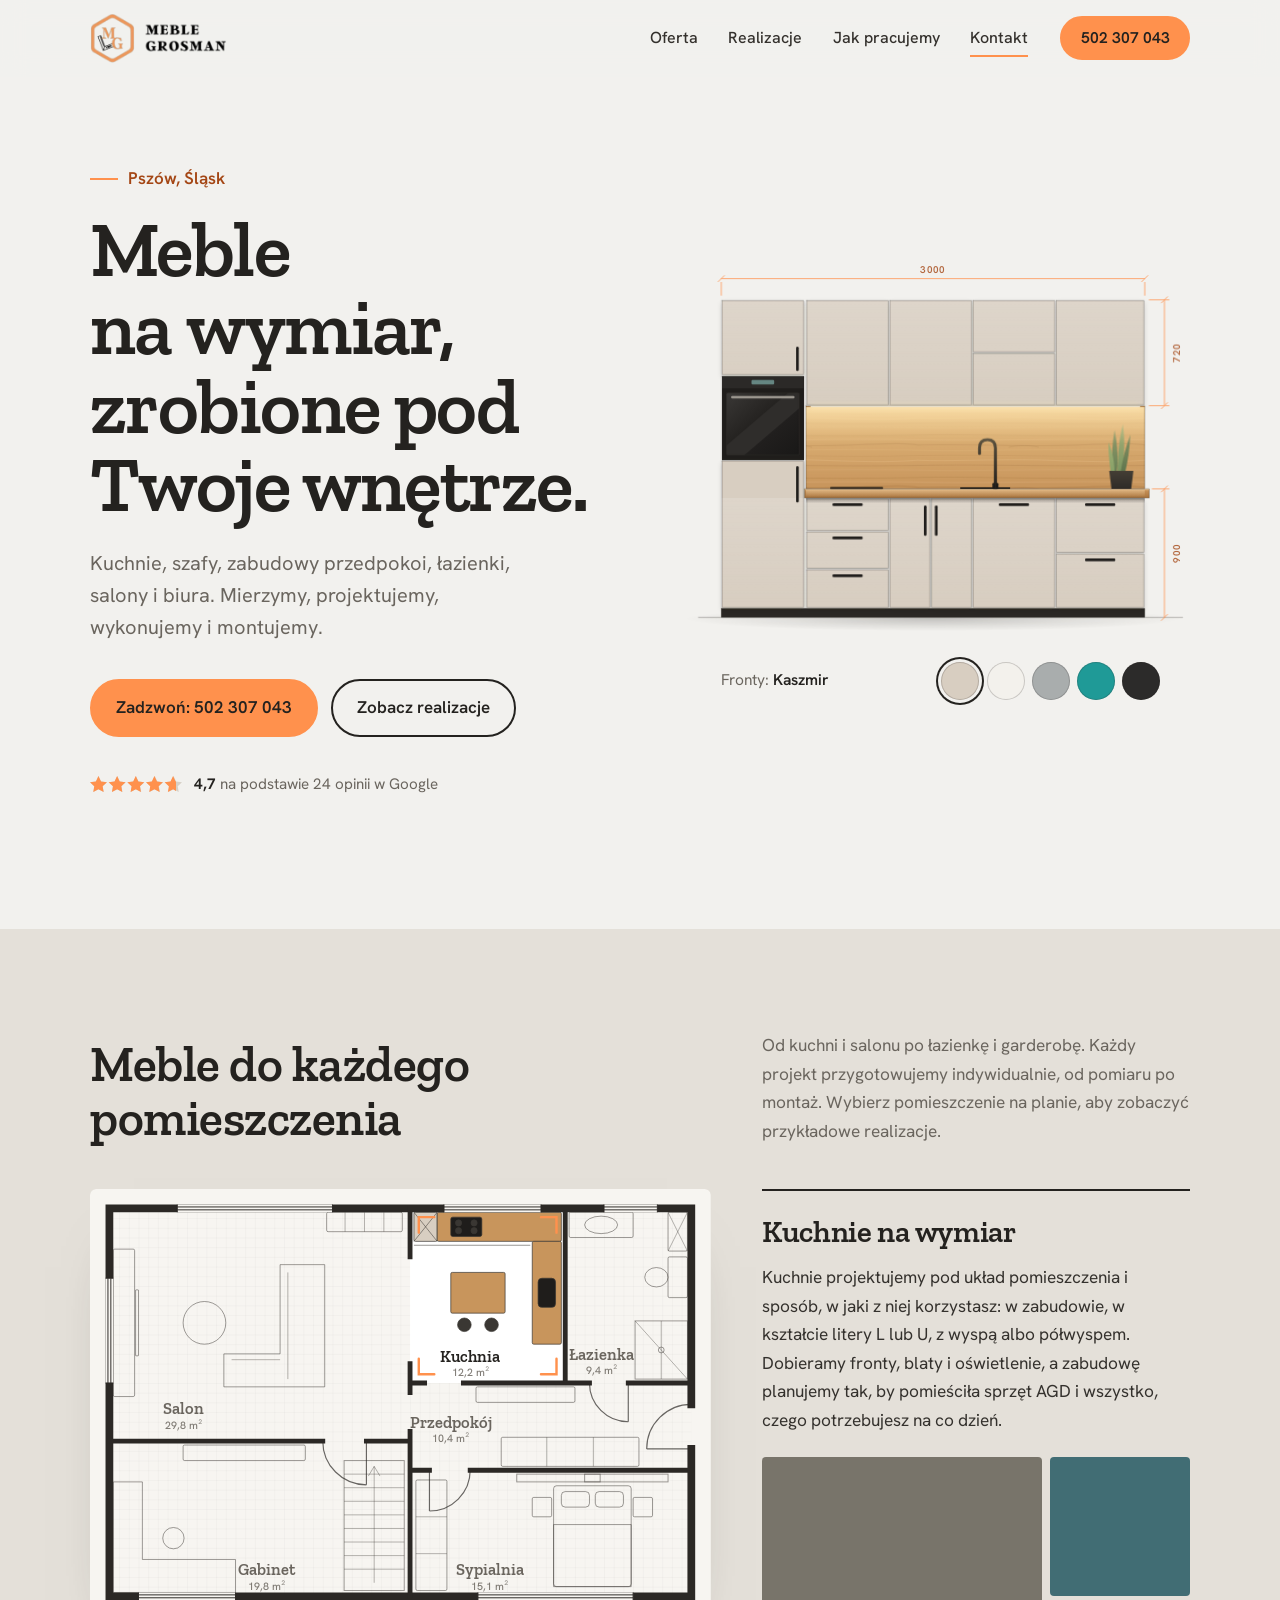
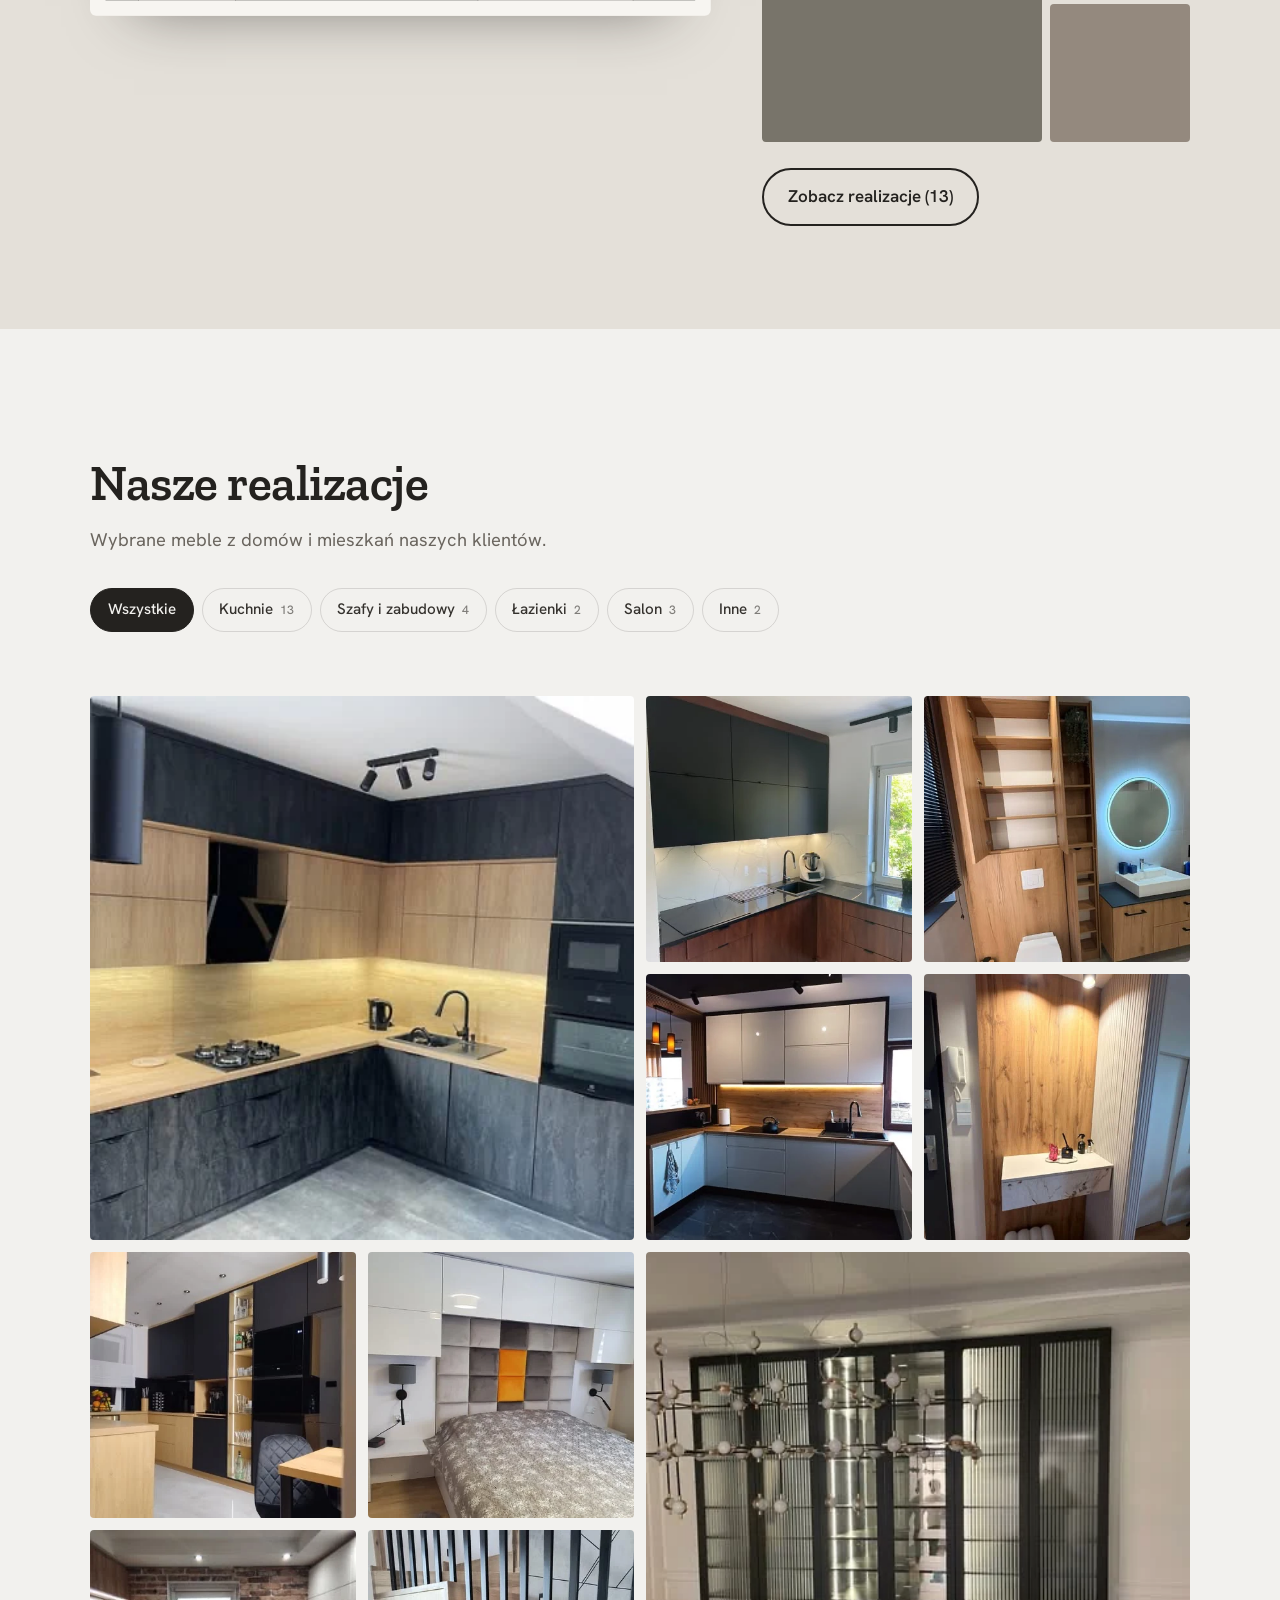
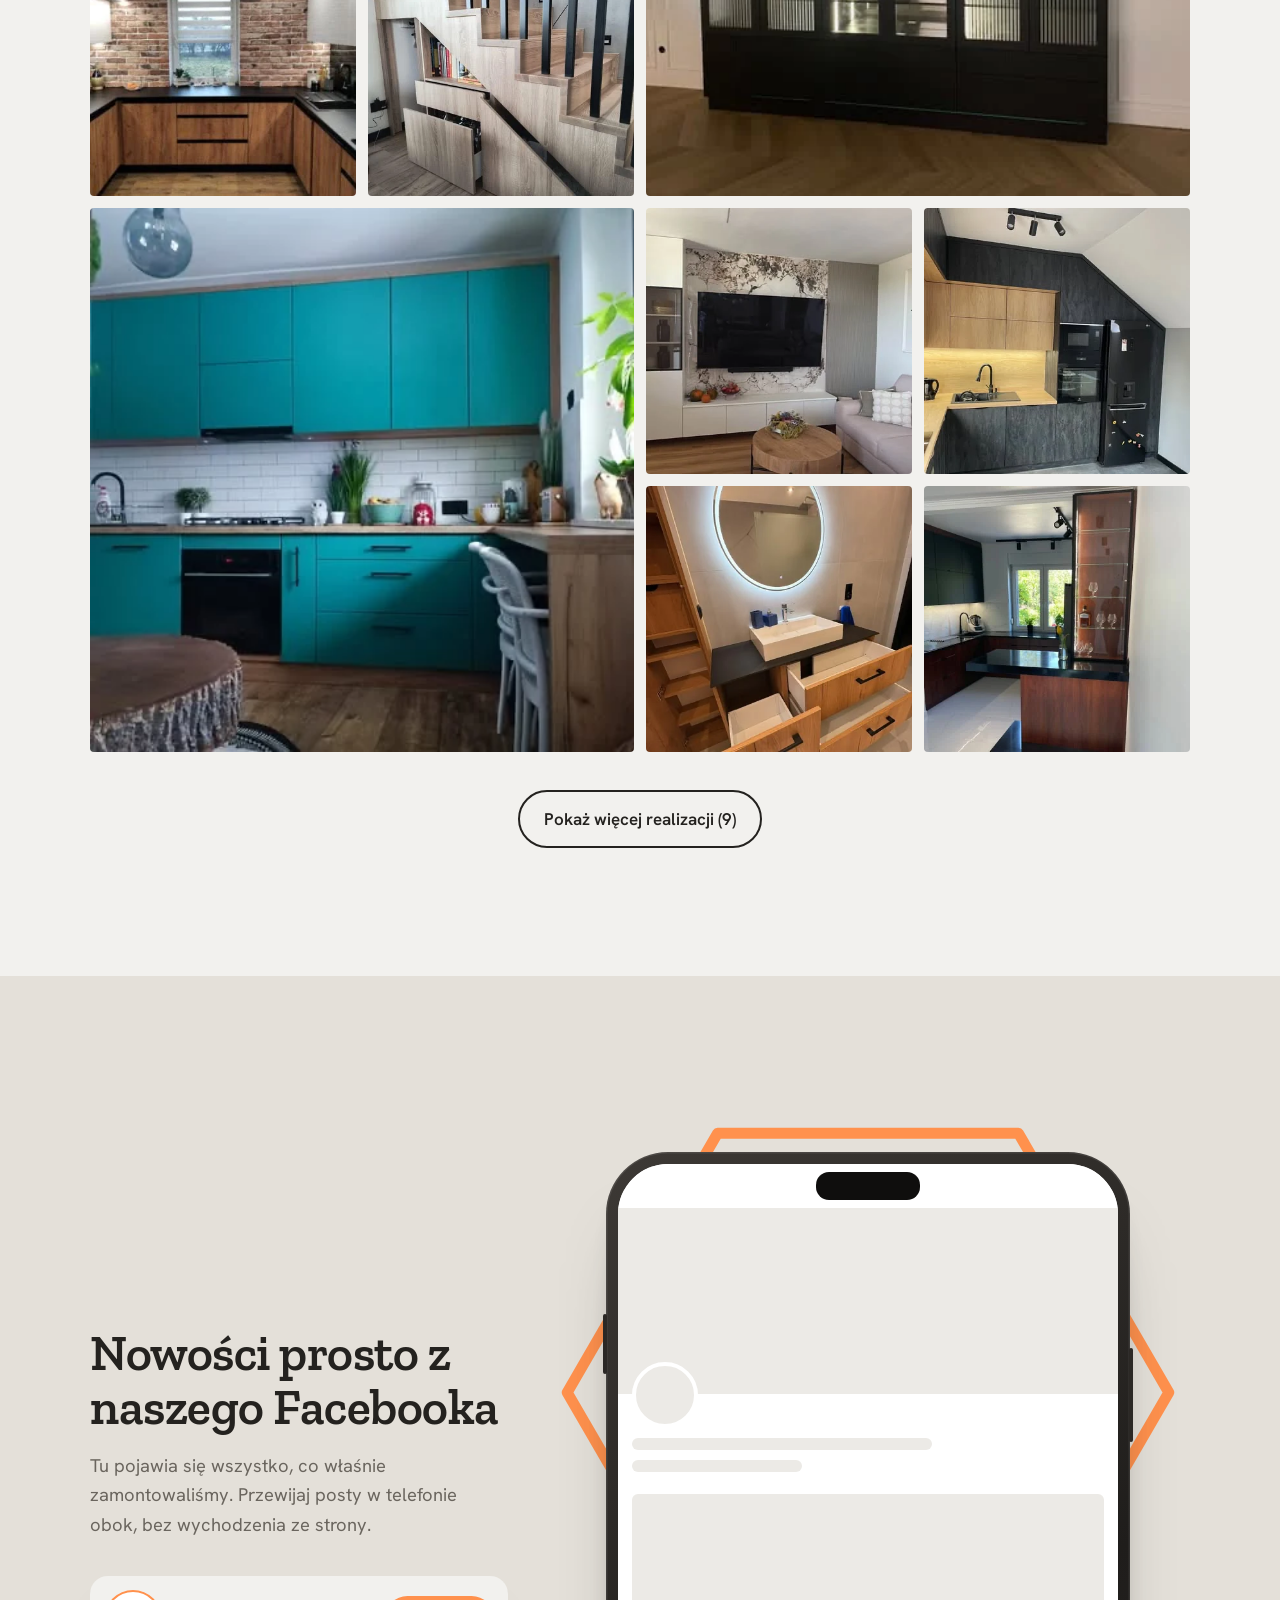
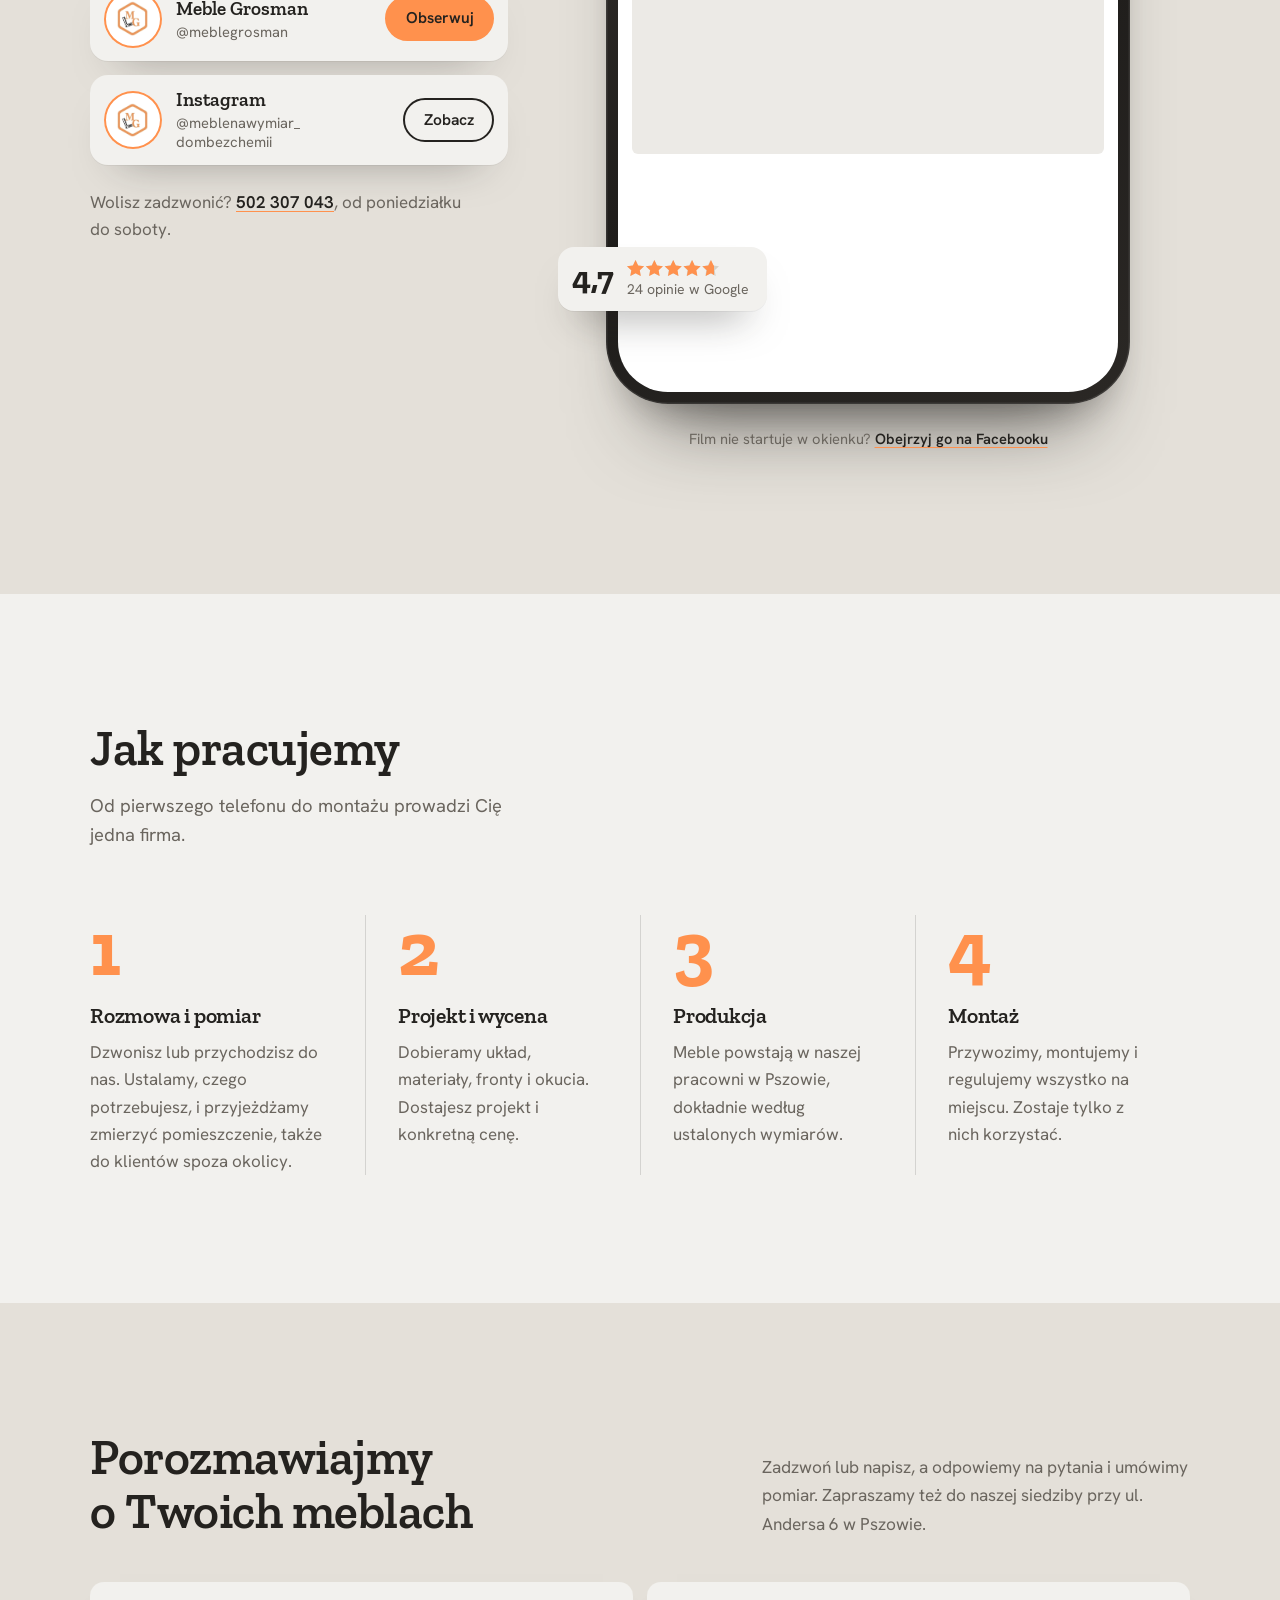
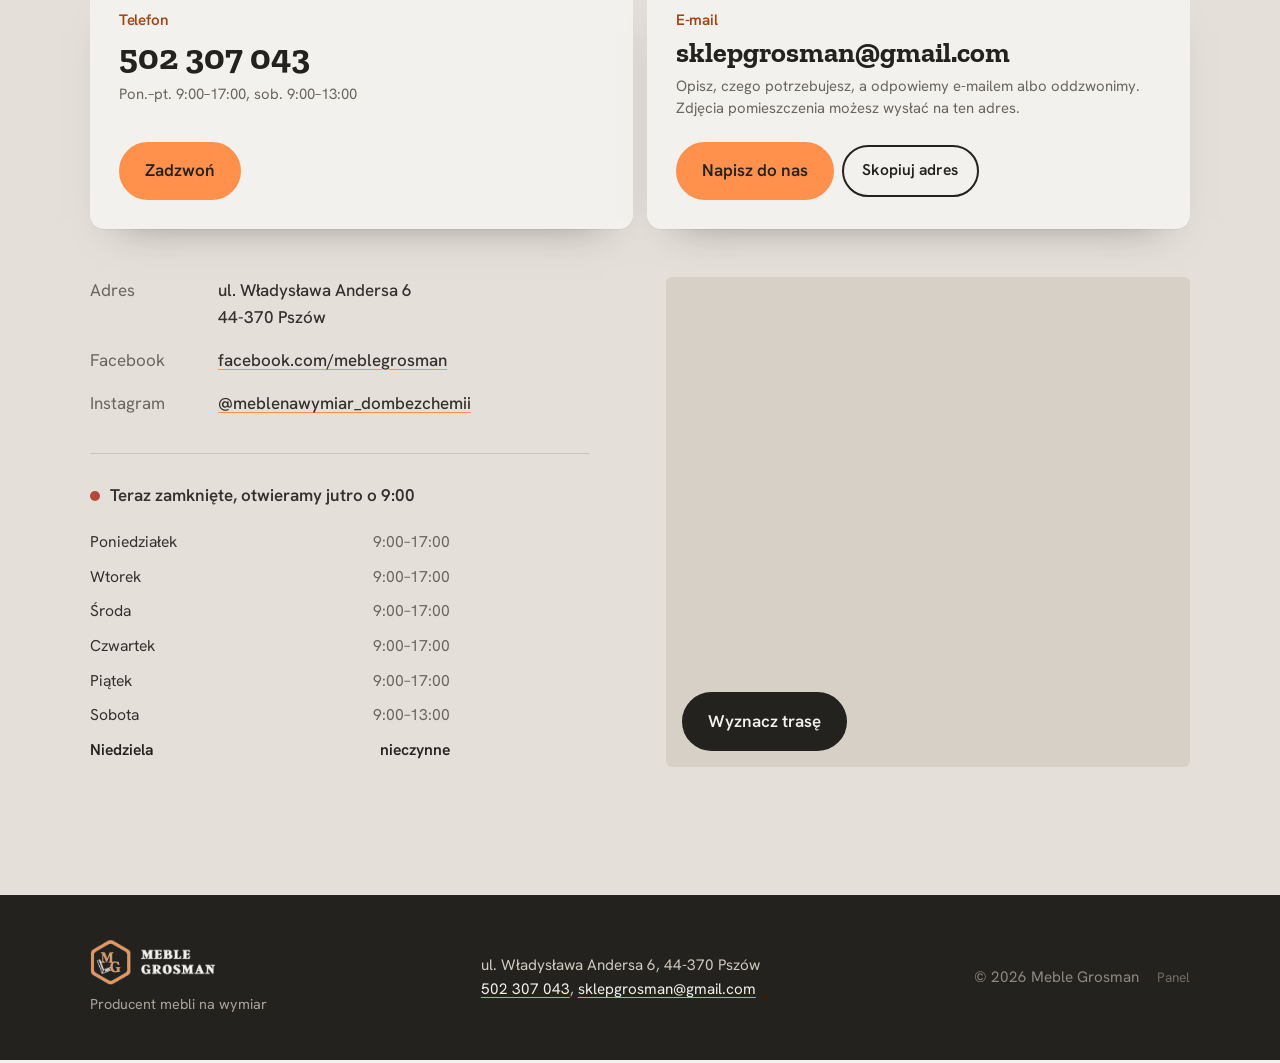
==== commit 144d80c0: "to online google" ====
--- a/index.html
+++ b/index.html
@@ -6,6 +6,7 @@
   <title>Meble Grosman | Meble na wymiar, Pszów</title>
   <meta name="description" content="Meble Grosman z Pszowa: kuchnie, szafy, zabudowy przedpokoi, meble łazienkowe, salonowe i biurowe robione na wymiar. Pomiar, projekt, produkcja i montaż. Tel. 502 307 043.">
   <meta name="theme-color" content="#F2F1EE">
+  <link rel="canonical" href="https://meblegrosman.pl/">
   <link rel="icon" type="image/png" href="img/favicon.png">
   <link rel="apple-touch-icon" href="img/apple-touch-icon.png">
   <link rel="icon" type="image/png" sizes="512x512" href="img/icon-512.png">
@@ -13,7 +14,8 @@
   <meta property="og:type" content="website">
   <meta property="og:title" content="Meble Grosman | Meble na wymiar, Pszów">
   <meta property="og:description" content="Kuchnie, szafy i zabudowy robione na wymiar w Pszowie. Zobacz nasze realizacje.">
-  <meta property="og:image" content="img/kuchnia-grafit-dab.webp">
+  <meta property="og:image" content="https://meblegrosman.pl/img/kuchnia-grafit-dab.webp">
+  <meta property="og:url" content="https://meblegrosman.pl/">
   <meta property="og:locale" content="pl_PL">
 
   <link rel="preconnect" href="https://fonts.googleapis.com">
@@ -30,8 +32,9 @@
     "description": "Producent mebli na wymiar: kuchnie, szafy, zabudowy, meble łazienkowe i biurowe.",
     "telephone": "+48502307043",
     "email": "sklepgrosman@gmail.com",
-    "image": "img/kuchnia-grafit-dab.webp",
-    "logo": "img/logo-full.png",
+    "url": "https://meblegrosman.pl/",
+    "image": "https://meblegrosman.pl/img/kuchnia-grafit-dab.webp",
+    "logo": "https://meblegrosman.pl/img/logo-full.png",
     "address": {
       "@type": "PostalAddress",
       "streetAddress": "Władysława Andersa 6",
@@ -44,7 +47,7 @@
       {"@type": "OpeningHoursSpecification", "dayOfWeek": "Saturday", "opens": "09:00", "closes": "13:00"}
     ],
     "aggregateRating": {"@type": "AggregateRating", "ratingValue": "4.7", "reviewCount": "24"},
-    "sameAs": ["https://www.facebook.com/meblegrosman"]
+    "sameAs": ["https://www.facebook.com/meblegrosman", "https://www.instagram.com/meblenawymiar_dombezchemii/"]
   }
   </script>
 </head>
@@ -518,7 +521,7 @@
             <div class="reach__card">
               <h3>E-mail</h3>
               <a class="reach__value reach__value--mail" href="mailto:sklepgrosman@gmail.com">sklepgrosman@<wbr>gmail.com</a>
-              <p class="reach__note">Opisz, czego potrzebujesz. Możesz od razu dołączyć zdjęcia i wymiary pomieszczenia.</p>
+              <p class="reach__note">Opisz, czego potrzebujesz, a odpowiemy e-mailem albo oddzwonimy. Zdjęcia pomieszczenia możesz wysłać na ten adres.</p>
               <div class="reach__actions">
                 <a class="btn" id="mailBtn" href="mailto:sklepgrosman@gmail.com?subject=Zapytanie%20ze%20strony%20meblegrosman.pl&amp;body=Dzie%C5%84%20dobry%2C%0D%0A%0D%0Ainteresuj%C4%85%20mnie%20meble%20na%20wymiar%3A%20%0D%0A%0D%0APomieszczenie%20i%20przybli%C5%BCone%20wymiary%3A%20%0D%0AMiejscowo%C5%9B%C4%87%3A%20%0D%0ATelefon%20kontaktowy%3A%20%0D%0A%0D%0APozdrawiam">Napisz do nas</a>
                 <button class="btn btn--ghost btn--small" id="copyMail" type="button" data-email="sklepgrosman@gmail.com">Skopiuj adres</button>
@@ -572,6 +575,41 @@
   </footer>
 
   <a class="callbar" href="tel:+48502307043">Zadzwoń: 502 307 043</a>
+
+  <dialog class="modal" id="contactDialog" aria-labelledby="contactTitle">
+    <form class="modal__inner" id="contactForm" novalidate>
+      <button class="modal__close" id="contactClose" type="button" aria-label="Zamknij">
+        <svg viewBox="0 0 24 24" width="22" height="22" aria-hidden="true"><path d="M5 5l14 14M19 5L5 19" stroke="currentColor" stroke-width="2" fill="none" stroke-linecap="round"/></svg>
+      </button>
+      <h2 id="contactTitle">Napisz do nas</h2>
+      <p class="modal__lead">Opisz, czego potrzebujesz. Odpowiemy e-mailem albo oddzwonimy.</p>
+      <div class="field-row">
+        <label class="field"><span>Imię</span><input name="name" type="text" autocomplete="name" maxlength="100"></label>
+        <label class="field"><span>Telefon</span><input name="phone" type="tel" autocomplete="tel" maxlength="30"></label>
+      </div>
+      <label class="field"><span>E-mail</span><input name="email" type="email" autocomplete="email" maxlength="120"></label>
+      <label class="field"><span>Czego dotyczy?</span>
+        <select name="topic">
+          <option>Kuchnia</option>
+          <option>Szafa lub garderoba</option>
+          <option>Przedpokój</option>
+          <option>Łazienka</option>
+          <option>Salon</option>
+          <option>Inne</option>
+        </select>
+      </label>
+      <label class="field"><span>Wiadomość</span><textarea name="message" rows="5" maxlength="4000" placeholder="np. kuchnia w kształcie L, ściana ok. 3 m, Rybnik"></textarea></label>
+      <input class="hp" name="website" type="text" tabindex="-1" autocomplete="off" aria-hidden="true">
+      <p class="modal__note">Podaj e-mail lub telefon, żebyśmy mogli odpowiedzieć. Dane wykorzystamy wyłącznie do odpowiedzi na to zapytanie.</p>
+      <p class="form-error" id="contactError" role="alert" hidden></p>
+      <button class="btn btn--block" id="contactSend" type="submit">Wyślij wiadomość</button>
+    </form>
+    <div class="modal__inner modal__done" id="contactDone" hidden>
+      <h2>Dziękujemy!</h2>
+      <p class="modal__lead">Wiadomość do nas dotarła. Odezwiemy się najszybciej, jak to możliwe.</p>
+      <button class="btn" id="contactOk" type="button">Zamknij</button>
+    </div>
+  </dialog>
 
   <dialog class="lightbox" id="lightbox" aria-label="Podgląd zdjęcia">
     <button class="lightbox__close" id="lbClose" aria-label="Zamknij podgląd">
@@ -593,7 +631,7 @@
     </button>
   </dialog>
 
-  <script src="js/demo-store.js" defer></script>
+  <script src="js/config.js" defer></script>
   <script src="js/main.js" defer></script>
 </body>
 </html>
--- a/css/style.css
+++ b/css/style.css
@@ -1304,6 +1304,65 @@
   transition: transform .35s cubic-bezier(.2, .8, .2, 1);
 }
 .callbar.is-visible { transform: none; }
+
+/* ---------- Formularz kontaktowy ---------- */
+.modal {
+  width: min(560px, calc(100% - 24px));
+  max-height: calc(100dvh - 24px);
+  padding: 0;
+  border: 0;
+  border-radius: 18px;
+  background: var(--paper);
+  color: var(--ink);
+  box-shadow: 0 40px 80px -30px rgba(20, 18, 16, .6);
+}
+.modal::backdrop { background: rgba(24, 22, 20, .6); }
+.modal__inner {
+  position: relative;
+  display: grid;
+  gap: .9rem;
+  padding: clamp(1.4rem, 4vw, 2.2rem);
+}
+.modal__inner h2 { font-size: clamp(1.7rem, 4vw, 2.2rem); padding-right: 2.5rem; }
+.modal__lead { color: var(--muted); }
+.modal__close {
+  position: absolute;
+  top: .8rem;
+  right: .8rem;
+  width: 44px;
+  height: 44px;
+  border: 0;
+  border-radius: 50%;
+  background: transparent;
+  color: var(--graphite);
+  display: grid;
+  place-items: center;
+  cursor: pointer;
+}
+.modal__close:hover { background: var(--stone); }
+.field-row { display: grid; grid-template-columns: 1fr 1fr; gap: .9rem; }
+.field { display: grid; gap: .35rem; font-weight: 600; color: var(--graphite); font-size: .95rem; }
+.field input, .field select, .field textarea {
+  width: 100%;
+  min-height: 48px;
+  padding: .7rem .9rem;
+  border: 1.5px solid var(--stone-2);
+  border-radius: 12px;
+  background: #fff;
+  color: var(--ink);
+  font: 400 16px/1.45 var(--f-body);
+}
+.field textarea { resize: vertical; min-height: 120px; }
+.field input:focus, .field select:focus, .field textarea:focus { outline: none; border-color: var(--graphite); }
+.hp { position: absolute; left: -9999px; width: 1px; height: 1px; opacity: 0; }
+.modal__note { color: var(--muted); font-size: .88rem; line-height: 1.5; }
+.form-error { color: #9C2B1F; font-weight: 600; }
+.form-error a { color: inherit; }
+.btn--block { width: 100%; }
+.btn:disabled { opacity: .6; cursor: default; }
+.modal__done { justify-items: start; }
+.modal__inner[hidden] { display: none; }
+@media (max-width: 480px) { .field-row { grid-template-columns: 1fr; } }
 
 /* ---------- Lightbox ---------- */
 .lightbox {
